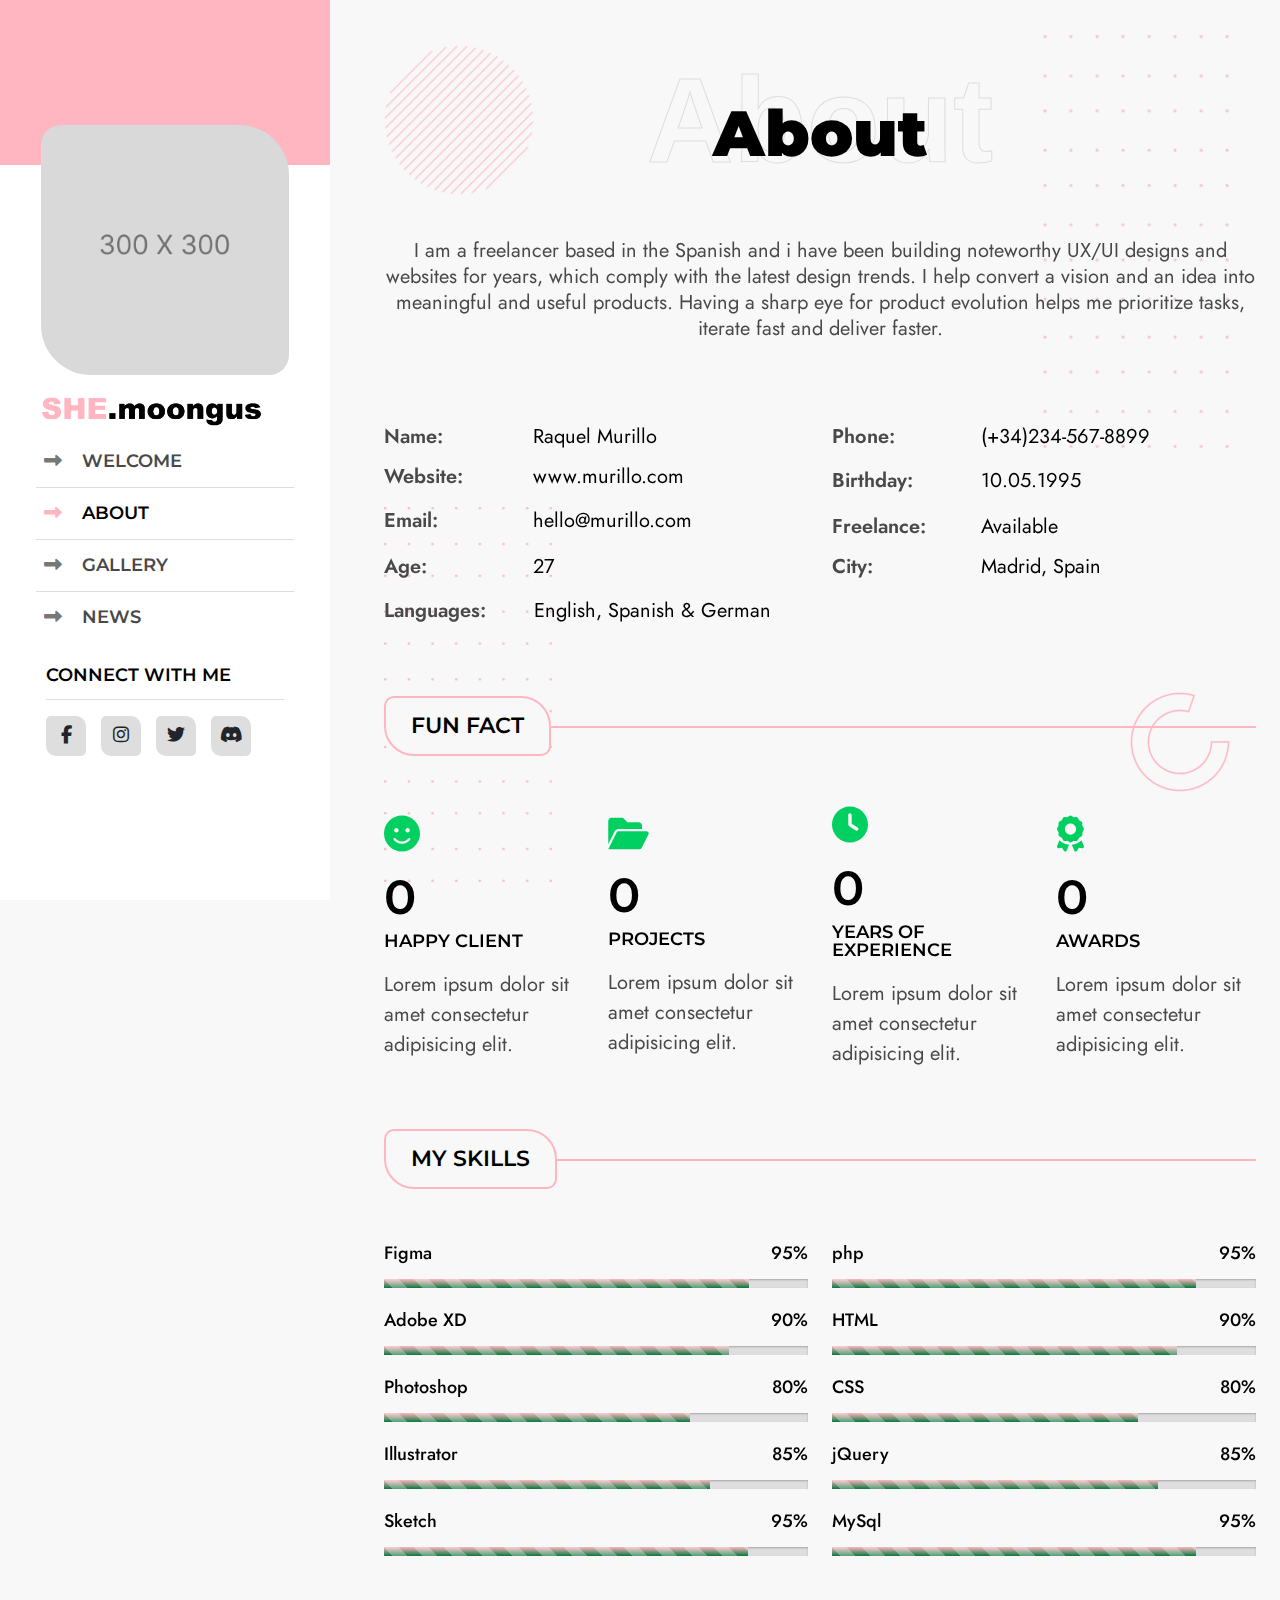
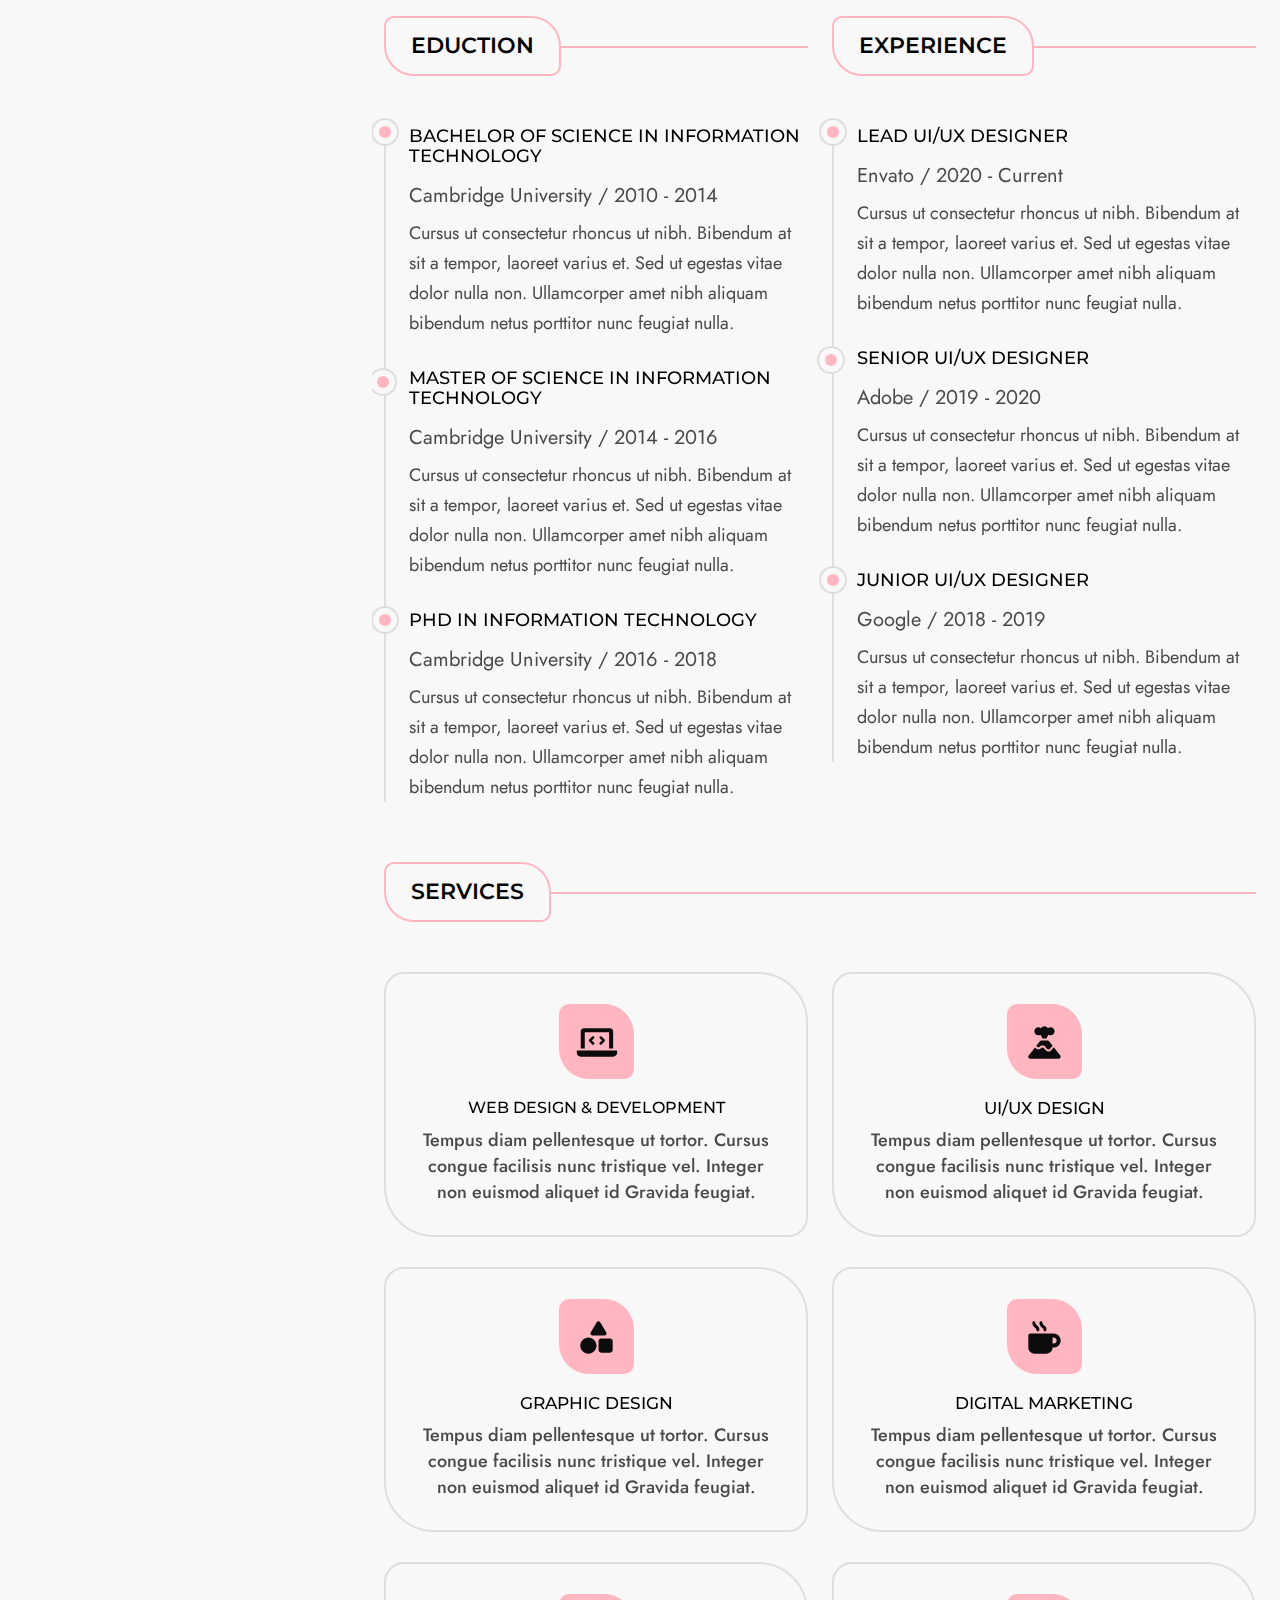
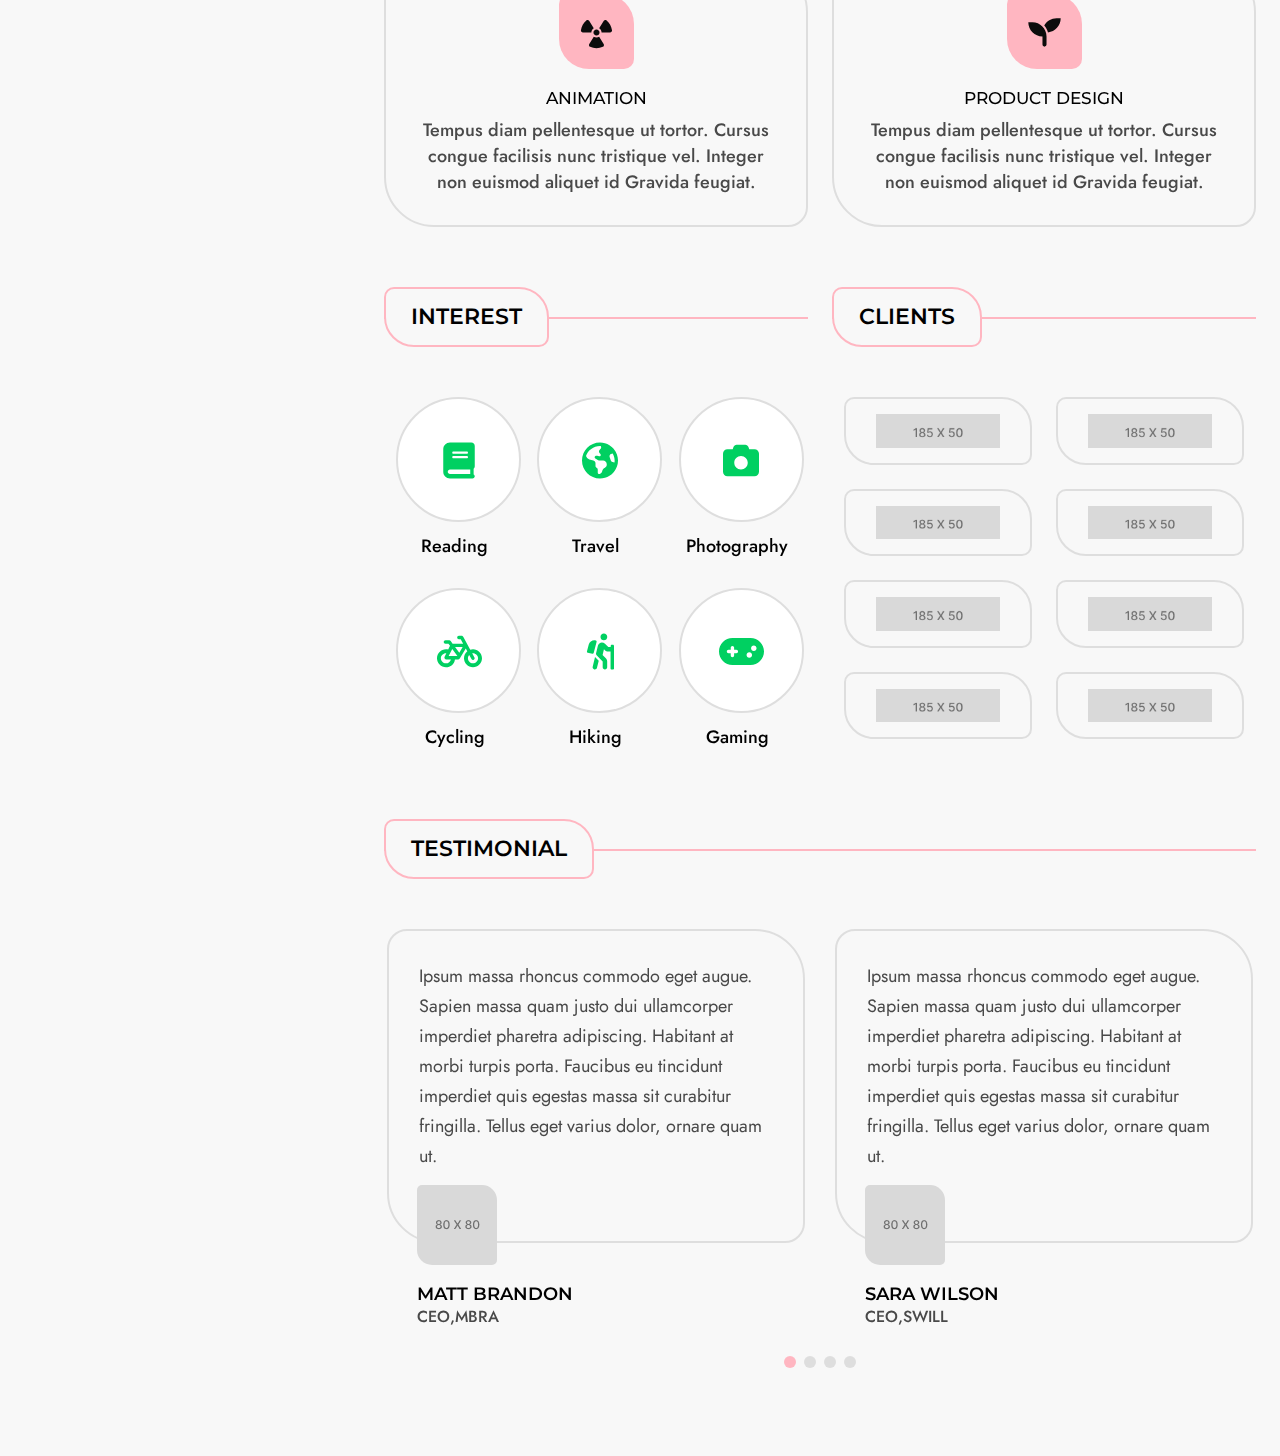
==== about.html @ c4a12fa4 "initial commit" ====
<!DOCTYPE html>
<html lang="zxx" dir="ltr">
<head>
	<meta charset="utf-8">
	<meta http-equiv="X-UA-Compatible" content="IE=edge">
	<meta name="viewport" content="width=device-width, initial-scale=1, shrink-to-fit=no">
	<title>Moongus</title>

	<!-- Favicon -->
	<link href="./assets/images/sidebar/favicon.ico" rel="icon">

	<!-- Font Awesome CSS -->
	<link rel="stylesheet" href="https://cdnjs.cloudflare.com/ajax/libs/font-awesome/6.3.0/css/all.min.css" crossorigin="anonymous">

	<link rel="stylesheet" type="text/css" href="./assets/css/bootstrap.min.css">
	<link rel="stylesheet" type="text/css" href="./assets/css/slick.css">
	<link rel="stylesheet" type="text/css" href="./assets/css/custom.css">
	<link rel="stylesheet" type="text/css" href="./assets/css/media-query.css">
	<link href="https://fonts.googleapis.com/css2?family=Jost:wght@400;600&family=Montserrat:wght@600;900&display=swap" rel="stylesheet">
</head>
<body class="light-page">
	<!--Preloader start here -->
	<div class="loader-wrapper light-wrapper">
		<div class="loader"></div>
		<div class="loader-section section-left"></div>
		<div class="loader-section section-right"></div>
	</div>
	<!--Preloader end here -->
	<!-- <div class='cursor'></div> -->
	<div class="main-wrapper">
		<!--Sidebar Of murillo start here -->
		<header class="muri-header" id="muri_header">
			<nav class="primary-menu navbar navbar-expand-lg border-bottom-0 muri-sidebar white-background">
				<!--Close icon start here -->
				<div class="close-btn hash-has-sub">
					<a id="nav-close2" class="nav-close hash">
						<div class="close-line" id="hamburger-7">
							<span class="line"></span>
							<span class="line"></span>
							<span class="line"></span>
						</div>
					</a>
				</div>
				<!--Close icon end here -->
				<div class="col-sm-3 col-md-3 back-color-shape"></div>
				<div class="container-fluid px-lg-3 flex-lg-column light-navbar profile-img-col justify-content-center muri-sidebar-content"> 
					<!--Profile and Logo --> 
						<a href="index.html" class="muri-prof-img">
							<span class="bg-dark-2 d-lg-inline-block">
								<img class="img-fluid d-block muri-pro-pic" src="./assets/images/sidebar/profile.png"  alt="murillo profile pic">
							</span>
						</a>
						<div class="murillo-logo"> 
							<a href="index.html" class="mt-lg-4 portfolio-logo">
								<span class="d-lg-inline-block">
									<img class="muri-logo" src="./assets/images/sidebar/logo.png" alt="This is murillo logo">
								</span>
							</a>
						</div>
					<!-- Profile and Logo End -->
					<!-- Navbar tab options start here -->
					<div id="header-nav" class="collapse navbar-collapse light-sidebar w-100 my-lg-auto">
						<ul class="navbar-nav muri-navbar-nav text-lg-center my-lg-auto tabs">
							<li class="nav-item muri-navbar-item" data-tab-value="#muri_home_content">
								<a class="nav-link muri-navbar-link smooth-scroll" href="index.html">
									<i class="fa-solid fa-right-long"></i>
									<span class="navbar-text"> Welcome</span>
								</a> 
							</li>
							<li class="nav-item muri-navbar-item active" data-tab-value="#muri_about_content">
								<a class="nav-link muri-navbar-link smooth-scroll active" href="about.html">
									<i class="fa-solid fa-right-long"></i>
									<span class="navbar-text"> About </span>
								</a>
							</li>
							<li class="nav-item muri-navbar-item" data-tab-value="#muri_portfolio_content">
								<a class="nav-link muri-navbar-link smooth-scroll" href="gallery.html">
									<i class="fa-solid fa-right-long"></i>
									<span class="navbar-text"> Gallery </span>
								</a>
							</li>
							<li class="nav-item muri-navbar-item" data-tab-value="#muri_news_content">
								<a class="nav-link muri-navbar-link smooth-scroll" href="news.html">
									<i class="fa-solid fa-right-long"></i>
									<span class="navbar-text"> News </span>
								</a>
							</li>
						</ul>
					</div>
					<!--Navbar tab options end here -->
					<!--Contact us section start here -->
					<div class="muri-contact w-100 my-lg-auto" id="muri_contact">
						<div class="muri-contact-title black-text">Connect with me</div>
						<ul class="nav-social-icons text-lg-center">
							<li class="nav-social-item light-gray-back">
								<a href="javascript:void(0);" class="nav-social-link text-dark">
									<i class="fa-brands fa-facebook-f"></i>
								</a>
							</li>
							<li class="nav-social-item light-gray-back">
								<a href="javascript:void(0);" class="nav-social-link text-dark">
									<i class="fa-brands fa-instagram"></i>
								</a>
							</li>
							<li class="nav-social-item light-gray-back">
								<a href="javascript:void(0);" class="nav-social-link text-dark">
									<i class="fa-brands fa-twitter"></i>
								</a>
							</li>
							<li class="nav-social-item light-gray-back">
								<a href="javascript:void(0);" class="nav-social-link text-dark">
									<i class="fa-brands fa-discord"></i>
								</a>
							</li>
						</ul>
					</div>
					<!--Contact us section end her -->
				</div>
			</nav>
		</header>
		<!--Sidebar of murillo end here -->
		<!--Mobile Screen Menubar -->
		<div class="muri-resp-header light-header">
			<div class="resposnive-navbar">
				<div class="container">
					<div class="row align-items-center">
						<div class="col-6 col-md-4 col-lg-4">
							<a class="navbar-brand resp-muri-logo" href="index.html">
								<img src="./assets/images/sidebar/logo.png" alt="this is a logo of murillo page" class="align-text-top">
							</a>
						</div>
						<div class="col-6 col-md-8 col-lg-8 icon-column position-relative">
							<div class="three col">
								<div class="hamburger" id="hamburger-6">
									<span class="line"></span>
									<span class="line"></span>
									<span class="line"></span>
								</div>
							</div>
						</div>
					</div>
				</div>
			</div>
		</div>
		<!--Mobile Screen Menubar end here -->
		<div class="muri-content-wrap tab-content light-background">
			<div class="line-circle-shape lite-line-circle">
				<img src="./assets/images/homeimage/pink-line-circle.png" class="muri-line-circle" alt="this is a line circle shape">
			</div>
			<div class="dot-rectangle-one lite-dot-rectangle">
				<img src="./assets/images/homeimage/pink-dot-rectangle.png" class="muri-dot-rectangle-one" alt="this is a dot rectangle shape one">
			</div>
			<!--About Section start here -->
			<section class="muri-about-content min-vh-100 tabs__tab" id="muri_about_content">
				<div class="container">
					<div class="row justify-content-center text-center">
						<div class="col-lg-12 about-me-content-col">
							<div class="muri-about-title position-relative">
								<h1 class="strock-heading about-back-title white-strock">About</h1>
								<h2 class="muri-headi-text about-main-title black-text mb-0">About</h2>
							</div>
							<div class="about-muri-desc">
								<p class="muri-short-desc mb-0">I am a freelancer based in the Spanish and i have been building noteworthy UX/UI designs and websites for years, which comply with the latest design trends. I help convert a vision and an idea into meaningful and useful products. Having a sharp eye for product evolution helps me prioritize tasks, iterate fast and deliver faster.</p>
							</div>
						</div>
					</div>
					<div class="about-detail">
						<div class="row align-items-start">
							<div class="col-12 col-md-6 col-lg-6 col-xxl-4 p-0">
								<div class="muri-about-detail row about-detail-frow">
									<span class="col-4 col-md-4 col-lg-4 col-xxl-3 deatil-title jost-600">Name:</span>
									<span class="col-8 col-md-8 col-lg-8 col-xxl-8 deatil-des jost-400 black-text">Raquel Murillo</span>
								</div>
							</div>
							<div class="col-12 col-md-6 col-xxl-4 p-0">
								<div class="muri-about-detail row about-detail-frow">
									<span class="col-4 col-md-4 col-lg-4 col-xxl-3 deatil-title jost-600">Phone:</span>
									<a href="tel:+2345678899" class="col-8 col-md-8 col-lg-8 col-xxl-8 deatil-des jost-400 black-text">(+34)234-567-8899</a>
								</div>
							</div>
							<div class="col-12 col-md-6 col-xxl-4 p-0">
								<div class="muri-about-detail row about-detail-frow website-row">
									<span class="col-4 col-md-4 col-lg-4 col-xxl-4 deatil-title jost-600">Website:</span>
									<a href="https://www.murillo.com" class="col-8 col-md-8 col-lg-8 col-xxl-8 deatil-des jost-400 black-text">www.murillo.com</a>
								</div>
							</div>
							<div class="col-12 col-md-6 col-xxl-4 p-0">
								<div class="muri-about-detail about-detail-srow row birthday-row">
									<span class="col-4 col-md-4 col-lg-4 col-xxl-3 deatil-title jost-600">Birthday:</span>
									<span class="col-8 col-md-8 col-lg-8 col-xxl-6 deatil-des jost-400 black-text">10.05.1995</span>
								</div>
							</div>
							<div class="col-12 col-md-6 col-xxl-4 p-0">
								<div class="muri-about-detail row about-detail-srow">
									<span class="col-4 col-md-4 col-lg-4 col-xxl-3 deatil-title jost-600">Email:</span>
									<a href="mailto:hello@murillo.com" class="col-8 col-md-8 col-lg-6 col-xxl-6 deatil-des jost-400 black-text">hello@murillo.com</a>
								</div>
							</div>
							<div class="col-12 col-md-6 col-xxl-4 p-0">
								<div class="muri-about-detail row about-detail-trow">
									<span class="col-4 col-md-4 col-lg-4 col-xxl-4 deatil-title jost-600">Freelance:</span>
									<span class="col-8 col-md-8 col-lg-6 col-xxl-8 work-post-deatil deatil-des jost-400 black-text">Available</span>
								</div>
							</div>
							<div class="col-12 col-md-6 col-xxl-4 p-0">
								<div class="muri-about-detail row about-detail-trow">
									<span class="col-4 col-md-4 col-lg-4 col-xxl-3 deatil-title jost-600">Age:</span>
									<span class="col-8 col-md-8 col-lg-8 col-xxl-6 deatil-des jost-400 black-text">27</span>
								</div>
							</div>
							<div class="col-12 col-md-6 col-xxl-4 p-0">
								<div class="muri-about-detail row about-detail-trow">
									<span class="col-4 col-md-4 col-lg-4 col-xxl-3 deatil-title jost-600">City:</span>
									<span class="col-8 col-md-8 col-lg-8 col-xxl-6 deatil-des jost-400 black-text">Madrid, Spain</span>
								</div>
							</div>
							<div class="col-12 col-md-6 col-xxl-4 p-0">
								<div class="muri-about-detail row about-detail-srow lang-row">
									<span class="col-4 col-md-4 col-lg-4 col-xxl-4 deatil-title jost-600">Languages:</span>
									<span class="col-8 col-md-8 col-lg-8 col-xxl-8 bd-desc deatil-des jost-400 black-text">English, Spanish & German</span>
								</div>
							</div>
						</div>
					</div>
					<div class="about-fun-fact">
						<div class="row">
							<div class="col">
								<div class="about-title black-text light-about-back">fun fact</div>
								<div class="bar fill2"></div>
							</div>
						</div>
						<div class="fun-fact-content">
							<div class="row justify-content-center">
								<div class="col-12 col-md-6 col-lg-3">
									<div class="main-wrap-fact happy-client">
										<div class="client-img">
											<svg width="36" height="37" viewBox="0 0 36 37" fill="none" xmlns="http://www.w3.org/2000/svg"><path d="M0 18.5C0 8.58594 8.01562 0.5 18 0.5C27.9141 0.5 36 8.58594 36 18.5C36 28.4844 27.9141 36.5 18 36.5C8.01562 36.5 0 28.4844 0 18.5ZM11.5312 23.4219C11.1094 22.9297 10.4062 22.9297 9.91406 23.2812C9.42188 23.7031 9.42188 24.4062 9.77344 24.8984C11.3906 26.7266 14.0625 28.625 17.9297 28.625C21.8672 28.625 24.5391 26.7266 26.1562 24.8984C26.5078 24.4062 26.5078 23.7031 26.0156 23.2812C25.5234 22.9297 24.8203 22.9297 24.3984 23.4219C23.1328 24.8984 21.0234 26.375 17.9297 26.375C14.9062 26.375 12.7969 24.8984 11.5312 23.4219ZM12.375 12.875C11.1094 12.875 10.125 13.9297 10.125 15.125C10.125 16.3906 11.1094 17.375 12.375 17.375C13.6406 17.375 14.625 16.3906 14.625 15.125C14.625 13.9297 13.6406 12.875 12.375 12.875ZM23.625 17.375C24.8906 17.375 25.875 16.3906 25.875 15.125C25.875 13.9297 24.8906 12.875 23.625 12.875C22.3594 12.875 21.375 13.9297 21.375 15.125C21.375 16.3906 22.3594 17.375 23.625 17.375Z" fill="#00D061"/></svg>
										</div>
										<div class="muri-fun-conetent">
											<div class="fact-counter">
												<span class="black-text">235</span>
											</div>
											<div class="fact-title black-text">happy client</div>
											<div class="fact-desc jost-400">Lorem ipsum dolor sit amet consectetur adipisicing elit.</div>
										</div>
									</div>
								</div>
								<div class="col-12 col-md-6 col-lg-3">
									<div class="main-wrap-fact my-projects">
										<div class="client-img">
											<svg width="42" height="33" viewBox="0 0 42 33" fill="none" xmlns="http://www.w3.org/2000/svg"><path d="M10.5859 12H34V8.625C34 6.79688 32.4531 5.25 30.625 5.25H19.375L14.875 0.75H3.625C1.72656 0.75 0.25 2.29688 0.25 4.125V27.2578L6.57812 14.5312C7.35156 12.9844 8.89844 12 10.5859 12ZM38.4297 14.25H10.5859C9.74219 14.25 8.96875 14.7422 8.61719 15.5156L0.25 32.25H31.6797C32.5234 32.25 33.2969 31.8281 33.6484 31.0547L40.3984 17.5547C41.2422 16.0078 40.1172 14.25 38.4297 14.25Z" fill="#00D061"/></svg>
										</div>
										<div class="muri-fun-conetent">
											<div class="fact-counter">
												<span class="black-text">340</span>
											</div>
											<div class="fact-title black-text">Projects</div>
											<div class="fact-desc jost-400">Lorem ipsum dolor sit amet consectetur adipisicing elit.</div>
										</div>
									</div>
								</div>
								<div class="col-12 col-md-6 col-lg-3">
									<div class="main-wrap-fact my-experience">
										<div class="client-img">
											<svg width="36" height="37" viewBox="0 0 36 37" fill="none" xmlns="http://www.w3.org/2000/svg"><path d="M18 36.5C8.01562 36.5 0 28.4844 0 18.5C0 8.58594 8.01562 0.5 18 0.5C27.9141 0.5 36 8.58594 36 18.5C36 28.4844 27.9141 36.5 18 36.5ZM16.3125 18.5C16.3125 19.0625 16.5938 19.625 17.0156 19.9062L23.7656 24.4062C24.5391 24.9688 25.5938 24.7578 26.0859 23.9844C26.6484 23.2109 26.4375 22.1562 25.6641 21.5938L19.6875 17.6562V8.9375C19.6875 8.02344 18.9141 7.25 17.9297 7.25C17.0156 7.25 16.2422 8.02344 16.2422 8.9375L16.3125 18.5Z" fill="#00D061"/></svg>
										</div>
										<div class="muri-fun-conetent">
											<div class="fact-counter">
												<span class="black-text">6</span>
											</div>
											<div class="fact-title black-text">years of experience</div>
											<div class="fact-desc jost-400">Lorem ipsum dolor sit amet consectetur adipisicing elit.</div>
										</div>
									</div>
								</div>
								<div class="col-12 col-md-6 col-lg-3">
									<div class="main-wrap-fact award-achive">
										<div class="client-img">
											<svg width="29" height="37" viewBox="0 0 29 37" fill="none" xmlns="http://www.w3.org/2000/svg"><path d="M21.25 25.7422C22.1641 25.1797 22.4453 23.6328 23.2188 22.7891C24.0625 22.0156 25.6094 21.8047 26.1719 20.8203C26.7344 19.8359 26.1719 18.3594 26.4531 17.2344C26.7344 16.1797 27.9297 15.1953 27.9297 14C27.9297 12.875 26.6641 11.8906 26.3828 10.8359C26.1016 9.71094 26.6641 8.23438 26.1016 7.25C25.5391 6.26562 23.9922 6.05469 23.2188 5.28125C22.375 4.4375 22.1641 2.89062 21.1797 2.32812C20.1953 1.76562 18.7188 2.32812 17.5938 2.04688C16.6094 1.76562 15.625 0.5 14.5 0.5C13.3047 0.5 12.3203 1.76562 11.2656 2.04688C10.1406 2.32812 8.66406 1.76562 7.67969 2.32812C6.76562 2.89062 6.48438 4.4375 5.71094 5.28125C4.86719 6.05469 3.32031 6.26562 2.75781 7.25C2.19531 8.23438 2.75781 9.71094 2.47656 10.8359C2.19531 11.8906 1 12.875 1 14C1 15.1953 2.19531 16.1797 2.47656 17.2344C2.75781 18.3594 2.19531 19.8359 2.75781 20.8203C3.32031 21.7344 4.86719 22.0156 5.71094 22.7891C6.48438 23.6328 6.69531 25.1797 7.67969 25.7422C8.66406 26.3047 10.1406 25.7422 11.2656 26.0234C12.3203 26.3047 13.3047 27.5 14.5 27.5C15.625 27.5 16.6094 26.3047 17.6641 26.0234C18.7891 25.7422 20.2656 26.3047 21.25 25.7422ZM8.875 14C8.875 10.9062 11.3359 8.375 14.5 8.375C17.5938 8.375 20.125 10.9062 20.125 14C20.125 17.1641 17.5938 19.625 14.5 19.625C11.3359 19.625 8.875 17.1641 8.875 14ZM1.07031 31.0156C0.859375 31.5781 0.929688 32.2109 1.35156 32.7031C1.77344 33.1953 2.40625 33.4062 2.96875 33.2656L6.13281 32.6328L7.67969 35.5859C7.96094 36.1484 8.52344 36.5 9.15625 36.5C9.22656 36.5 9.22656 36.5 9.22656 36.5C9.92969 36.5 10.4922 36.0781 10.7031 35.5156L13.0938 29.75C9.29688 29.3984 5.92188 27.7109 3.39062 25.25L1.07031 31.0156ZM25.5391 25.25C23.0078 27.7109 19.6328 29.3984 15.8359 29.75L18.1562 35.5156C18.4375 36.0781 19 36.5 19.7031 36.5703C19.7031 36.5 19.7031 36.5 19.7734 36.5C20.4062 36.5 20.9688 36.2188 21.25 35.5859L22.7969 32.6328L25.9609 33.2656C26.5234 33.4062 27.1562 33.1953 27.5781 32.7031C28 32.2109 28.0703 31.5781 27.8594 31.0156L25.5391 25.25Z" fill="#00D061"/></svg>
										</div>
										<div class="muri-fun-conetent">
											<div class="fact-counter">
												<span class="black-text">232</span>
											</div>
											<div class="fact-title black-text">awards</div>
											<div class="fact-desc jost-400">Lorem ipsum dolor sit amet consectetur adipisicing elit.</div>
										</div>
									</div>
								</div>
							</div>
						</div>
					</div>
					<div class="about-my-skills">
						<div class="row">
							<div class="col">
								<div class="about-title skill-title black-text light-about-back">My Skills</div>
								<div class="bar fill2"></div>

							</div>
						</div>
						<div class="skills-progress-bar">
							<div class="row">
								<div class="col-12 col-md-6 col-lg-6">
									<div class="muri-design-skills">
										<div class="progress-bar-1">
											<div class="skill-name black-text pt-0 first-skill" data-value="95">Figma</div>
											<div class="animated-progress">
												<span data-progress="95"></span>
											</div>
										</div>
										<div class="progress-bar-2">
											<div class="skill-name black-text second-skill" data-value="90">Adobe XD</div>
											<div class="animated-progress">
												<span data-progress="90"></span>
											</div>
										</div>
										<div class="progress-bar-3">
											<div class="skill-name black-text third-skill" data-value="80">Photoshop</div>
											<div class="animated-progress">
												<span data-progress="80"></span>
											</div>
										</div>
										<div class="progress-bar-4">
											<div class="skill-name black-text fourth-skill" data-value="85">Illustrator</div>
											<div class="animated-progress">
												<span data-progress="85"></span>
											</div>
										</div>
										<div class="progress-bar-5">
											<div class="skill-name black-text fifth-skill" data-value="95">Sketch</div>
											<div class="animated-progress">
												<span data-progress="95"></span>
											</div>
										</div>
									</div>
								</div>
								<div class="col-12 col-md-6 col-lg-6">
									<div class="muri-coding-skill">
										<div class="progress-bar-1">
											<div class="skill-name black-text pt-0 first-skill" data-value="95">php</div>
											<div class="animated-progress">
												<span data-progress="95"></span>
											</div>
										</div>
										<div class="progress-bar-2">
											<div class="skill-name black-text second-skill" data-value="90">HTML</div>
											<div class="animated-progress">
												<span data-progress="90"></span>
											</div>
										</div>
										<div class="progress-bar-3">
											<div class="skill-name black-text third-skill" data-value="80">CSS</div>
											<div class="animated-progress">
												<span data-progress="80"></span>
											</div>
										</div>
										<div class="progress-bar-4">
											<div class="skill-name black-text fourth-skill" data-value="85">jQuery</div>
											<div class="animated-progress">
												<span data-progress="85"></span>
											</div>
										</div>
										<div class="progress-bar-5">
											<div class="skill-name black-text fifth-skill" data-value="95">MySql</div>
											<div class="animated-progress">
												<span data-progress="95"></span>
											</div>
										</div>
									</div>
								</div>
							</div>
						</div>
					</div>
					<div class="about-edu-exp">
						<div class="row">
							<div class="col-12 col-lg-6">
								<div class="about-edu-title black-text light-about-back">Eduction</div>
								<div class="bar fill3"></div>
								<div class="edu-detail">
									<div class="bach-edu-deatil muri-edu">
										<h3 class="edu-title bach-edu-title black-text">Bachelor of Science in Information Technology</h3>
										<p class="mb-0 edu-univerty jost-400">Cambridge University / 2010 - 2014</p>
										<div class="edu-description jost-400">Cursus ut consectetur rhoncus ut nibh. Bibendum at sit a tempor, laoreet varius et. Sed ut egestas vitae dolor nulla non. Ullamcorper amet nibh aliquam bibendum netus porttitor nunc feugiat nulla.</div>
										<div class="bach-edu circle-dashed"></div>
									</div>
									<div class="master-edu-deatil muri-edu ">
										<h3 class="edu-title master-edu-title black-text">Master of Science in Information Technology</h3>
										<p class="mb-0 edu-univerty jost-400">Cambridge University / 2014 - 2016</p>
										<div class="edu-description jost-400">Cursus ut consectetur rhoncus ut nibh. Bibendum at sit a tempor, laoreet varius et. Sed ut egestas vitae dolor nulla non. Ullamcorper amet nibh aliquam bibendum netus porttitor nunc feugiat nulla.</div>
										<div class="master-edu circle-two"></div>
									</div>
									<div class="phd-edu-deatil muri-edu">
										<h3 class="edu-title phd-edu-title black-text">PHD in Information Technology</h3>
										<p class="mb-0 edu-univerty jost-400">Cambridge University / 2016 - 2018</p>
										<div class="edu-description jost-400">Cursus ut consectetur rhoncus ut nibh. Bibendum at sit a tempor, laoreet varius et. Sed ut egestas vitae dolor nulla non. Ullamcorper amet nibh aliquam bibendum netus porttitor nunc feugiat nulla.</div>
										<div class="phd-edu circle-three"></div>
									</div>
								</div>
							</div>
							<div class="col-12 col-lg-6 exper-col">
								<div class="about-exp-title black-text light-about-back">Experience</div>
								<div class="exp-bar bar fill3"></div>
								<div class="edu-detail">
										<div class="bach-edu-deatil muri-edu">
											<h3 class="edu-title bach-edu-title black-text">Lead Ui/Ux Designer</h3>
											<p class="mb-0 edu-univerty jost-400">Envato / 2020 - Current</p>
											<div class="edu-description jost-400">Cursus ut consectetur rhoncus ut nibh. Bibendum at sit a tempor, laoreet varius et. Sed ut egestas vitae dolor nulla non. Ullamcorper amet nibh aliquam bibendum netus porttitor nunc feugiat nulla.</div>
											<div class="circle-dashed"></div>
										</div>
										<div class="master-edu-deatil muri-edu ">
											<h3 class="edu-title master-edu-title black-text">Senior Ui/Ux Designer</h3>
											<p class="mb-0 edu-univerty jost-400">Adobe / 2019 - 2020</p>
											<div class="edu-description jost-400">Cursus ut consectetur rhoncus ut nibh. Bibendum at sit a tempor, laoreet varius et. Sed ut egestas vitae dolor nulla non. Ullamcorper amet nibh aliquam bibendum netus porttitor nunc feugiat nulla.</div>
											<div class="circle-two"></div>
										</div>
										<div class="phd-edu-deatil muri-edu">
											<h3 class="edu-title phd-edu-title black-text">Junior Ui/Ux Designer</h3>
											<p class="mb-0 edu-univerty jost-400">Google / 2018 - 2019</p>
											<div class="edu-description jost-400">Cursus ut consectetur rhoncus ut nibh. Bibendum at sit a tempor, laoreet varius et. Sed ut egestas vitae dolor nulla non. Ullamcorper amet nibh aliquam bibendum netus porttitor nunc feugiat nulla.</div>
											<div class="circle-three"></div>
										</div>
								</div>
							</div>
						</div>
					</div>
					<div class="about-services position-relative">
						<div class="row service-line-row">
							<div class="col">
								<div class="about-title black-text light-about-back">services</div>
								<div class="bar fill2"></div>
							</div>
						</div>
						<div class="row justify-content-center text-center service-row-one">
							<div class="col-12 col-md-6 col-lg-6 col-xxl-4 webdesign-card">
								<div class="service-card">
									<div class="card-img-top">
										<svg width="50" height="50" viewBox="0 0 50 50" fill="none" xmlns="http://www.w3.org/2000/svg"><path d="M12 14.25H39V32.25H43.5V13.125C43.5 11.2969 41.9531 9.75 40.125 9.75H10.875C8.97656 9.75 7.5 11.2969 7.5 13.125V32.25H12V14.25ZM46.875 34.5H4.125C3.49219 34.5 3 35.0625 3 35.625V36.75C3 39.2812 4.96875 41.25 7.5 41.25H43.5C45.9609 41.25 48 39.2812 48 36.75V35.625C48 35.0625 47.4375 34.5 46.875 34.5ZM28.6641 27.6797C28.9453 27.9609 29.2969 28.0312 29.7188 28.0312C30.0703 28.0312 30.4219 27.9609 30.7031 27.6797L34.0781 24.3047C34.5703 23.7422 34.5703 22.8281 34.0781 22.2656L30.7031 18.8906C30.1406 18.3984 29.2266 18.3984 28.6641 18.8906C28.1719 19.4531 28.1719 20.3672 28.6641 20.9297L31.0547 23.25L28.6641 25.6406C28.1719 26.2031 28.1719 27.1172 28.6641 27.6797ZM22.2656 18.8906C21.7031 18.3984 20.7891 18.3984 20.2266 18.8906L16.8516 22.2656C16.3594 22.8281 16.3594 23.7422 16.8516 24.3047L20.2266 27.6797C20.5078 27.9609 20.8594 28.0312 21.2812 28.0312C21.6328 28.0312 21.9844 27.9609 22.2656 27.6797C22.7578 27.1172 22.7578 26.2031 22.2656 25.6406L19.875 23.25L22.2656 20.9297C22.7578 20.3672 22.7578 19.4531 22.2656 18.8906Z" fill="#0C0C0C"/></svg>
									</div>
									<div class="service-card-body">
										<h4 class="service-title black-text">web design & development</h4>
										<p class="service-text">Tempus diam pellentesque ut tortor. Cursus congue facilisis nunc tristique vel. Integer non euismod aliquet id Gravida feugiat.</p>
									</div>
								</div>
							</div>
							<div class="col-12 col-md-6 col-lg-6 col-xxl-4 ui-ux-card">
								<div class="service-card">
									<div class="card-img-top">
										<svg width="50" height="50" viewBox="0 0 50 50" fill="none" xmlns="http://www.w3.org/2000/svg">
										<path d="M28.375 23.25H21.5547C20.8516 23.25 20.2188 23.6016 19.7969 24.1641L15.8594 29.1562L16.8438 30.2812C17.4766 31.125 18.9531 31.125 19.6562 30.2812C20.3594 29.3672 21.4844 28.8047 22.75 28.8047C23.9453 28.6641 25.0703 29.2969 25.8438 30.2109L28.0938 32.8125C28.7969 33.5859 30.1328 33.5859 30.8359 32.8125L34 29.0859L30.1328 24.1641C29.7109 23.6016 29.0781 23.25 28.375 23.25ZM18.1797 17.625C19.0234 17.625 19.8672 17.4141 20.5703 16.9219L22.6797 21H27.1797L29.2188 16.9219C29.9922 17.4141 30.8359 17.625 31.75 17.625C34.2109 17.625 36.25 15.6562 36.25 13.125C36.25 10.6641 34.2109 8.625 31.75 8.625C30.625 8.625 29.6406 9.04688 28.7969 9.75C28.0234 8.41406 26.6172 7.5 24.9297 7.5C23.3125 7.5 21.9062 8.41406 21.1328 9.75C20.2891 9.04688 19.3047 8.625 18.1797 8.625C15.6484 8.625 13.6797 10.6641 13.6797 13.125C13.6797 15.6562 15.7188 17.625 18.1797 17.625ZM42.5078 39.9141L35.4062 30.9141L32.5234 34.2188C31.75 35.1328 30.625 35.625 29.5 35.625C28.3047 35.625 27.1797 35.1328 26.4062 34.2188L24.1562 31.6172C23.8047 31.2656 23.3125 30.9844 22.8203 30.9844H22.75C22.1875 31.0547 21.6953 31.2656 21.4141 31.6875C19.7969 33.6562 16.5625 33.6562 15.0156 31.6875L14.4531 30.9844L7.42188 39.9141C6.29688 41.3906 7.35156 43.5 9.25 43.5H40.75C42.5781 43.5 43.6328 41.3906 42.5078 39.9141Z" fill="#0C0C0C"/></svg>
									</div>
									<div class="service-card-body">
										<h4 class="service-title black-text">ui/ux design</h4>
										<p class="service-text">Tempus diam pellentesque ut tortor. Cursus congue facilisis nunc tristique vel. Integer non euismod aliquet id Gravida feugiat.</p>
									</div>
								</div>
							</div>
							<div class="col-12 col-md-6 col-lg-6 col-xxl-4 graphic-design">
								<div class="service-card">
									<div class="card-img-top">
										<svg width="50" height="50" viewBox="0 0 50 50" fill="none" xmlns="http://www.w3.org/2000/svg"><path d="M35.8984 19.875C36.3203 20.5781 36.3203 21.4219 35.8984 22.125C35.5469 22.8281 34.7734 23.25 34 23.25H20.5C19.6562 23.25 18.8828 22.8281 18.5312 22.125C18.1094 21.4219 18.1094 20.5781 18.5312 19.875L25.2812 8.625C25.7031 7.92188 26.4062 7.5 27.25 7.5C28.0234 7.5 28.7266 7.92188 29.1484 8.625L35.8984 19.875ZM27.25 29.4375C27.25 27.8906 28.4453 26.625 30.0625 26.625H40.1875C41.7344 26.625 43 27.8906 43 29.4375V39.5625C43 41.1797 41.7344 42.375 40.1875 42.375H30.0625C28.4453 42.375 27.25 41.1797 27.25 39.5625V29.4375ZM7 34.5C7 29.5781 11.0078 25.5 16 25.5C20.9219 25.5 25 29.5781 25 34.5C25 39.4922 20.9219 43.5 16 43.5C11.0078 43.5 7 39.4922 7 34.5Z" fill="#0C0C0C"/></svg>
									</div>
									<div class="service-card-body">
										<h4 class="service-title black-text">graphic design</h4>
										<p class="service-text">Tempus diam pellentesque ut tortor. Cursus congue facilisis nunc tristique vel. Integer non euismod aliquet id Gravida feugiat.</p>
									</div>
								</div>
							</div>
							<div class="col-12 col-md-6 col-lg-6 col-xxl-4 sec-row-service">
								<div class="service-card">
									<div class="card-img-top">
										<svg width="50" height="50" viewBox="0 0 50 50" fill="none" xmlns="http://www.w3.org/2000/svg"><path d="M35.125 21H9.25C7.98438 21 7 22.0547 7 23.25V36.75C7 40.4766 10.0234 43.5 13.75 43.5H27.25C30.9766 43.5 34 40.4766 34 36.75H35.125C39.4141 36.75 43 33.2344 43 28.875C43 24.5859 39.4141 21 35.125 21ZM35.125 32.25H34V25.5H35.125C36.9531 25.5 38.5 27.0469 38.5 28.875C38.5 30.7734 36.9531 32.25 35.125 32.25ZM14.5234 14.6016C15.4375 15.0938 16 16.0781 16 17.0625C16 18.0469 16.7031 18.75 17.6875 18.75C18.6016 18.75 19.375 17.9766 19.375 17.0625C19.375 14.8828 18.1797 12.8438 16.2812 11.7188C15.3672 11.2266 14.875 10.2422 14.875 9.25781C14.875 8.34375 14.1016 7.57031 13.1875 7.57031C12.2031 7.57031 11.5 8.34375 11.5 9.25781C11.5 11.4375 12.625 13.4766 14.5234 14.6016ZM22.3984 14.6016C23.3125 15.0938 23.875 16.0781 23.875 17.0625C23.875 18.0469 24.5781 18.75 25.5625 18.75C26.4766 18.75 27.25 17.9766 27.25 17.0625C27.25 14.8828 26.0547 12.8438 24.1562 11.7188C23.2422 11.2266 22.75 10.2422 22.75 9.25781C22.75 8.34375 21.9766 7.57031 21.0625 7.57031C20.0781 7.57031 19.375 8.34375 19.375 9.25781C19.375 11.4375 20.5 13.4766 22.3984 14.6016Z" fill="#0C0C0C"/></svg>
									</div>
									<div class="service-card-body">
										<h4 class="service-title black-text">digital marketing</h4>
										<p class="service-text">Tempus diam pellentesque ut tortor. Cursus congue facilisis nunc tristique vel. Integer non euismod aliquet id Gravida feugiat.</p>
									</div>
								</div>
							</div>
							<div class="col-12 col-md-6 col-lg-6 col-xxl-4 sec-row-service">
								<div class="service-card">
									<div class="card-img-top">
										<svg width="50" height="50" viewBox="0 0 50 50" fill="none" xmlns="http://www.w3.org/2000/svg"><path d="M25 28.875C26.8281 28.875 28.375 27.3281 28.375 25.5C28.375 23.6016 26.8281 22.125 25 22.125C23.1016 22.125 21.625 23.6719 21.625 25.5C21.625 27.2578 23.1016 28.875 25 28.875ZM21.9766 20.7188L16.9844 12.7734C16.2812 11.6484 14.6641 11.3672 13.6797 12.2109C10.5156 14.8828 8.33594 18.6797 7.70312 22.9688C7.49219 24.3047 8.54688 25.5 9.95312 25.5H19.3047C19.3047 23.5312 20.4297 21.7734 21.9766 20.7188ZM36.25 12.2109C35.2656 11.3672 33.6484 11.6484 32.9453 12.7734L27.9531 20.7188C29.5703 21.7734 30.625 23.5312 30.625 25.5H40.0469C41.3828 25.5 42.4375 24.3047 42.2266 22.9688C41.5938 18.6797 39.4141 14.8828 36.25 12.2109ZM27.9531 30.2812C27.1094 30.8438 26.0547 31.125 25 31.125C23.875 31.125 22.8203 30.8438 21.9766 30.2812L16.9844 38.2266C16.2812 39.4219 16.7031 40.9688 17.9688 41.4609C20.0781 42.4453 22.4688 42.9375 25 42.9375C27.4609 42.9375 29.8516 42.4453 32.0312 41.4609C33.2266 40.9688 33.6484 39.4219 32.9453 38.2266L27.9531 30.2812Z" fill="#0C0C0C"/></svg>
									</div>
									<div class="service-card-body">
										<h4 class="service-title black-text">animation</h4>
										<p class="service-text">Tempus diam pellentesque ut tortor. Cursus congue facilisis nunc tristique vel. Integer non euismod aliquet id Gravida feugiat.</p>
									</div>
								</div>
							</div>
							<div class="col-12 col-md-6 col-lg-6 col-xxl-4 sec-row-service">
								<div class="service-card">
									<div class="card-img-top">
										<svg width="50" height="50" viewBox="0 0 50 50" fill="none" xmlns="http://www.w3.org/2000/svg"><path d="M11.5 14.25H7C7 22.8984 14.0312 30 22.75 30V39C22.75 40.2656 23.7344 41.25 24.9297 41.25C26.0547 41.25 27.25 40.2656 27.25 39V30C27.25 21.3516 20.1484 14.25 11.5 14.25ZM38.5 9.75C32.5234 9.75 27.3906 13.0547 24.7188 17.9062C26.6172 20.0156 28.0938 22.6172 28.8672 25.4297C36.8125 24.6562 43 17.9062 43 9.75H38.5Z" fill="#0C0C0C"/></svg>
									</div>
									<div class="service-card-body">
										<h4 class="service-title black-text">product design</h4>
										<p class="service-text">Tempus diam pellentesque ut tortor. Cursus congue facilisis nunc tristique vel. Integer non euismod aliquet id Gravida feugiat.</p>
									</div>
								</div>
							</div>
						</div>
					</div>
					<div class="about-inter-client">
						<div class="row">
							<div class="col-12 col-md-6 col-lg-6">
								<div class="about-intu-title black-text light-about-back">interest</div>
								<div class="inter-bar bar fill3"></div>
								<div class="about-interest-list">
									<div class="row text-center">
										<div class="col-6 col-md-4 col-lg-4">
											<div class="about-inte-card reading-inter">
												<div class="interest-icon white-background">
													<svg width="50" height="50" viewBox="0 0 50 50" fill="none" xmlns="http://www.w3.org/2000/svg"><path d="M40.75 31.125V10.875C40.75 9.04688 39.2031 7.5 37.375 7.5H16C12.2031 7.5 9.25 10.5234 9.25 14.25V36.75C9.25 40.5469 12.2031 43.5 16 43.5H38.5C39.6953 43.5 40.75 42.5156 40.75 41.3203C40.75 40.5469 40.2578 39.8438 39.625 39.4219V33.7266C40.2578 33.0234 40.75 32.1797 40.75 31.125ZM19.3047 16.5H32.8047C33.4375 16.5 34 17.0625 34 17.625C34 18.2578 33.4375 18.75 32.875 18.75H19.3047C18.7422 18.75 18.25 18.2578 18.25 17.625C18.25 17.0625 18.7422 16.5 19.3047 16.5ZM19.3047 21H32.8047C33.4375 21 34 21.5625 34 22.125C34 22.7578 33.4375 23.25 32.875 23.25H19.3047C18.7422 23.25 18.25 22.7578 18.25 22.125C18.25 21.5625 18.7422 21 19.3047 21ZM36.25 39H16C14.7344 39 13.75 38.0156 13.75 36.75C13.75 35.5547 14.7344 34.5 16 34.5H36.25V39Z" fill="#00D061"/></svg>
												</div>
												<div class="interest-title black-text jost-400">Reading</div>
											</div>
										</div>
										<div class="col-6 col-md-4 col-lg-4">
											<div class="about-inte-card tarvel-inter">
												<div class="interest-icon white-background">
													<svg width="50" height="50" viewBox="0 0 50 50" fill="none" xmlns="http://www.w3.org/2000/svg"><path d="M43 25.5C43 35.4844 34.9141 43.5 25 43.5C15.0156 43.5 7 35.4844 7 25.5C7 15.5859 15.0156 7.5 25 7.5C34.9141 7.5 43 15.5859 43 25.5ZM11.0078 21.0703L11.7109 22.2656C12.2734 23.25 13.1875 24.0234 14.3828 24.375L18.3906 25.5C19.6562 25.8516 20.5 26.9766 20.5 28.2422V31.0547C20.5 31.8281 20.9219 32.5312 21.625 32.8125C22.2578 33.1641 22.75 33.8672 22.75 34.6406V37.3828C22.75 38.5078 23.7344 39.2812 24.7891 39C25.9844 38.6484 26.8281 37.7344 27.1094 36.6094L27.3203 35.8359C27.6016 34.6406 28.375 33.6562 29.4297 33.0234L29.9922 32.6719C31.0469 32.1094 31.75 30.9844 31.75 29.7891V29.1562C31.75 28.3125 31.3281 27.3984 30.6953 26.7656L30.4844 26.5547C29.8516 25.9219 28.9375 25.5 28.0938 25.5H25C24.2266 25.5 23.4531 25.3594 22.8203 24.9375L20.3594 23.5312C20.0781 23.3906 19.8672 23.1094 19.7266 22.7578C19.5156 22.125 19.7969 21.3516 20.4297 21.0703L20.8516 20.8594C21.3438 20.5781 21.8359 20.5781 22.3281 20.7188L24.0156 21.2812C24.5781 21.4922 25.2109 21.2109 25.5625 20.7188C25.8438 20.2266 25.8438 19.5938 25.4219 19.1016L24.5078 17.9766C23.8047 17.1328 23.8047 15.9375 24.5078 15.0938L25.6328 13.8281C26.2656 13.0547 26.3359 12.0703 25.8438 11.2266L25.7031 10.9453C25.4219 10.9453 25.2109 10.875 25 10.875C18.4609 10.875 12.9062 15.1641 11.0078 21.0703ZM37.7266 18.3984L35.9688 19.1016C34.8438 19.5938 34.2812 20.7891 34.6328 21.9141L35.8281 25.5C36.0391 26.2031 36.6719 26.7656 37.4453 26.9766L39.4844 27.4688C39.5547 26.8359 39.625 26.2031 39.625 25.5C39.625 22.9688 38.9219 20.5078 37.7266 18.3984Z" fill="#00D061"/></svg>
												</div>
												<div class="interest-title black-text jost-400">Travel</div>
											</div>
										</div>
										<div class="col-6 col-md-4 col-lg-4">
											<div class="about-inte-card photogr-inter">
												<div class="interest-icon white-background">
													<svg width="50" height="50" viewBox="0 0 50 50" fill="none" xmlns="http://www.w3.org/2000/svg"><path d="M20.6406 9.75H29.2891C30.7656 9.75 32.0312 10.7344 32.4531 12.0703L33.2266 14.25H38.5C40.9609 14.25 43 16.2891 43 18.75V36.75C43 39.2812 40.9609 41.25 38.5 41.25H11.5C8.96875 41.25 7 39.2812 7 36.75V18.75C7 16.2891 8.96875 14.25 11.5 14.25H16.7031L17.4766 12.0703C17.8984 10.7344 19.1641 9.75 20.6406 9.75ZM25 34.5C28.7266 34.5 31.75 31.4766 31.75 27.75C31.75 24.0234 28.7266 21 25 21C21.2031 21 18.25 24.0234 18.25 27.75C18.25 31.4766 21.2031 34.5 25 34.5Z" fill="#00D061"/></svg>
												</div>
												<div class="interest-title black-text jost-400">Photography</div>
											</div>
										</div>
										<div class="col-6 col-md-4 col-lg-4">
											<div class="about-inte-card cycling-inter second-interest-row">
												<div class="interest-icon white-background">
													<svg width="50" height="50" viewBox="0 0 50 50" fill="none" xmlns="http://www.w3.org/2000/svg"><path d="M27.3984 9.75C28.1719 9.75 28.9453 10.2422 29.3672 10.9453L36.2578 23.6719C37.1016 23.4609 38.0156 23.25 39 23.25C43.9219 23.25 48 27.3281 48 32.25C48 37.2422 43.9219 41.25 39 41.25C34.0078 41.25 30 37.2422 30 32.25C30 29.4375 31.2656 26.9766 33.3047 25.2891L31.7578 22.4766L25.7812 32.6016C25.5 33.0938 24.9375 33.375 24.375 33.375H20.9297C20.3672 37.875 16.5703 41.25 12 41.25C7.00781 41.25 3 37.2422 3 32.25C3 27.3281 7.00781 23.25 12 23.25C12.7031 23.25 13.4766 23.3906 14.1797 23.5312L16.0078 19.8047L14.4609 17.625H11.4375C10.4531 17.625 9.75 16.9219 9.75 15.9375C9.75 15.0234 10.4531 14.25 11.4375 14.25H15.375C15.8672 14.25 16.3594 14.5312 16.7109 14.9531L18.6094 17.625H29.1562L26.6953 13.125H24.8672C23.9531 13.125 23.1797 12.4219 23.1797 11.4375C23.1797 10.5234 23.9531 9.75 24.8672 9.75H27.3984ZM33.9375 32.25C33.9375 35.0625 36.1875 37.3125 39 37.3125C41.7422 37.3125 44.0625 35.0625 44.0625 32.25C44.0625 29.5078 41.7422 27.1875 39 27.1875C38.7188 27.1875 38.4375 27.2578 38.1562 27.2578L40.4766 31.4766C40.8984 32.3203 40.6172 33.3047 39.7734 33.7969C38.9297 34.2188 37.9453 33.9375 37.4531 33.0938L35.2031 28.875C34.4297 29.7891 33.9375 30.9844 33.9375 32.25ZM10.5938 30.6328L12.3516 27.2578C12.2109 27.2578 12.0703 27.1875 11.9297 27.1875C9.1875 27.1875 6.86719 29.5078 6.86719 32.25C6.86719 35.0625 9.1875 37.3125 11.9297 37.3125C14.3906 37.3125 16.3594 35.6953 16.9219 33.375H12.3516C10.875 33.375 9.96094 31.8984 10.5938 30.6328ZM23.3906 30L18.2578 22.8984L14.6719 30H23.3906ZM21.0703 21L25.2891 26.8359L28.6641 21H21.0703Z" fill="#00D061"/></svg>
												</div>
												<div class="interest-title black-text jost-400">Cycling</div>
											</div>
										</div>
										<div class="col-6 col-md-4 col-lg-4">
											<div class="about-inte-card hiking-inter second-interest-row">
												<div class="interest-icon white-background">
													<svg width="50" height="50" viewBox="0 0 50 50" fill="none" xmlns="http://www.w3.org/2000/svg"><path d="M28.875 14.25C30.7031 14.25 32.25 12.7734 32.25 10.875C32.25 9.04688 30.7031 7.5 28.875 7.5C26.9766 7.5 25.5 9.04688 25.5 10.875C25.5 12.7734 26.9766 14.25 28.875 14.25ZM17.625 27.75C18.1172 27.75 18.5391 27.3984 18.6797 26.9062L21.6328 15.7266C21.6328 15.6562 21.6328 15.5859 21.6328 15.5156C21.6328 15.0234 21.2812 14.5312 20.7891 14.4609C20.2969 14.3203 19.8047 14.25 19.3828 14.25C16.7812 14.25 14.4609 15.9375 13.7578 18.4688L12 25.3594C12 25.4297 11.9297 25.5 11.9297 25.6406C11.9297 26.1328 12.2812 26.5547 12.8438 26.6953L17.3438 27.75C17.4141 27.75 17.4844 27.75 17.625 27.75ZM37.875 18.75H36.75C36.1875 18.75 35.6953 19.3125 35.6953 19.875V21H33.3047L30 17.7656C29.0859 16.9922 28.0312 16.5 26.9062 16.5C25.0078 16.5 23.3906 17.8359 22.8984 19.6641L21.0703 27.2578C21 27.3984 21 27.6094 21 27.8203C21 28.3828 21.2109 28.9453 21.6328 29.3672L27.6797 35.4844V41.25C27.6797 42.5156 28.7344 43.5 29.9297 43.5C31.0547 43.5 32.1797 42.5156 32.1797 41.25V35.4844C32.1797 34.2891 31.6875 33.1641 30.8438 32.25L27.5391 29.0156C27.5391 28.9453 27.5391 28.9453 27.6094 28.875L28.9453 23.3203L30.4922 24.8672C31.0547 25.2891 31.6172 25.5 32.25 25.5H35.5547V42.375C35.5547 43.0078 36.0469 43.5 36.6094 43.5H37.6641C38.4375 43.5 39 43.0078 39 42.375V19.875C39 19.3125 38.4375 18.75 37.875 18.75ZM17.6953 40.7578C17.625 40.8984 17.625 41.1094 17.625 41.3203C17.625 42.3047 18.2578 43.2188 19.3125 43.5C19.4531 43.5 19.6641 43.5 19.875 43.5C20.8594 43.5 21.7734 42.8672 21.9844 41.8125L23.7422 34.7109L20.0156 30.9844L17.6953 40.7578Z" fill="#00D061"/></svg>
												</div>
												<div class="interest-title black-text jost-400">Hiking</div>
											</div>
										</div>
										<div class="col-6 col-md-4 col-lg-4">
											<div class="about-inte-card gaming-inter second-interest-row">
												<div class="interest-icon white-background">
													<svg width="50" height="50" viewBox="0 0 50 50" fill="none" xmlns="http://www.w3.org/2000/svg"><path d="M34.5 12H16.5C8.97656 12 3 18.0469 3 25.5C3 33.0234 8.97656 39 16.5 39H34.5C41.9531 39 48 33.0234 48 25.5C48 18.0469 41.9531 12 34.5 12ZM20.3672 27.1875H18.1172V29.4375C18.1172 30.4219 17.3438 31.125 16.4297 31.125C15.4453 31.125 14.7422 30.4219 14.7422 29.4375V27.1875H12.5625C11.5781 27.1875 10.8047 26.4844 10.8047 25.5C10.8047 24.5859 11.5078 23.8125 12.4922 23.8125H14.7422V21.5625C14.7422 20.6484 15.4453 19.875 16.4297 19.875C17.3438 19.875 18.1172 20.6484 18.1172 21.5625V23.8125H20.3672C21.2812 23.8125 22.0547 24.5859 22.0547 25.5C22.0547 26.4844 21.3516 27.1875 20.3672 27.1875ZM33.3047 31.6875C31.6875 31.6875 30.5625 30.4922 30.5625 28.9453C30.5625 27.4688 31.7578 26.1328 33.3047 26.1328C34.7812 26.1328 36.0469 27.3984 36.0469 28.9453C36.0469 30.5625 34.9219 31.6875 33.3047 31.6875ZM37.8047 24.9375C36.1875 24.9375 35.0625 23.7422 35.0625 22.1953C35.0625 20.7188 36.2578 19.3828 37.8047 19.3828C39.3516 19.3828 40.5469 20.6484 40.5469 22.1953C40.5469 23.8125 39.4219 24.9375 37.8047 24.9375Z" fill="#00D061"/></svg>
												</div>
												<div class="interest-title black-text jost-400">Gaming</div>
											</div>
										</div>
									</div>
								</div>
							</div>
							<div class="col-12 col-md-6 col-lg-6 client-column">
								<div class="about-client-title black-text light-about-back">clients</div>
								<div class="client-bar bar fill3"></div>
								<div class="about-client-list">
									<div class="row">
										<div class="col-6 col-md-6 col-lg-6 pb-4 client-logo-col">
											<div class="client-logo">
												<img src="./assets/images/client/logo-one.png" alt="this is client image one" class="client-img">
											</div>
										</div>
										<div class="col-6 col-md-6 col-lg-6 pb-4 client-logo-col">
											<div class="client-logo clearfix">
												<img src="./assets/images/client/logo-two.png" alt="this is client image two" class="client-img">
											</div>
										</div>
										<div class="col-6 col-md-6 col-lg-6 pb-4 client-logo-col">
											<div class="client-logo">
												<img src="./assets/images/client/logo-three.png" alt="this is client image three" class="client-img">
											</div>
										</div>
										<div class="col-6 col-md-6 col-lg-6 pb-4 client-logo-col">
											<div class="client-logo clearfix">
												<img src="./assets/images/client/logo-four.png" alt="this is client image four" class="client-img">
											</div>
										</div>
										<div class="col-6 col-md-6 col-lg-6 pb-4 client-logo-col">
											<div class="client-logo">
												<img src="./assets/images/client/logo-five.png" alt="this is client image five" class="client-img">
											</div>
										</div>
										<div class="col-6 col-md-6 col-lg-6 pb-4 client-logo-col">
											<div class="client-logo clearfix">
												<img src="./assets/images/client/logo-six.png" alt="this is client image six" class="client-img">
											</div>
										</div>
										<div class="col-6 col-md-6 col-lg-6 pb-0 client-logo-col">
											<div class="client-logo">
												<img src="./assets/images/client/logo-seven.png" alt="this is client image seven" class="client-img">
											</div>
										</div>
										<div class="col-6 col-md-6 col-lg-6 pb-0 client-logo-col">
											<div class="client-logo">
												<img src="./assets/images/client/logo-eight.png" alt="this is client image eight" class="client-img">
											</div>
										</div>
									</div>
								</div>
							</div>
						</div>
					</div>
					<div class="about-testimonial">
						<div class="row">
							<div class="col">
								<div class="testimonial-title black-text light-about-back">testimonial</div>
								<div class="bar fill2"></div>
							</div>
						</div>
						<div class="testi-item-wrap ">
							<div class="row testimonial-content">
								<div class="col-12 col-md-4 col-lg-4">
									<div class="testimonial-wrap position-relative">
										<div class="testi-description jost-400">Ipsum massa rhoncus commodo eget augue. Sapien massa quam justo dui ullamcorper imperdiet pharetra adipiscing. Habitant at morbi turpis porta. Faucibus eu tincidunt imperdiet quis egestas massa sit curabitur fringilla. Tellus eget varius dolor, ornare quam ut.</div>
										<div class="emp-profile-desc">
											<div class="emp-img">
												<img src="./assets/images/testimonial/emp-one.png" alt="this is a employee photo" class="about-testimo-photo">
											</div>
											<div class="emp-detail">
												<div class="emp-name black-text">matt brandon</div>
												<span class="emp-position jost-400"> ceo,mbra</span>
											</div>
										</div>
									</div>
								</div>
								<div class="col-12 col-md-4 col-lg-4">
									<div class="testimonial-wrap position-relative">
										<div class="testi-description jost-400">Ipsum massa rhoncus commodo eget augue. Sapien massa quam justo dui ullamcorper imperdiet pharetra adipiscing. Habitant at morbi turpis porta. Faucibus eu tincidunt imperdiet quis egestas massa sit curabitur fringilla. Tellus eget varius dolor, ornare quam ut.</div>
										<div class="emp-profile-desc">
											<div class="emp-img">
												<img src="./assets/images/testimonial/emp-two.png" alt="this is a employee photo" class="about-testimo-photo">
											</div>
											<div class="emp-detail">
												<div class="emp-name black-text">sara wilson</div>
												<span class="emp-position jost-400"> ceo,swill</span>
											</div>
										</div>
									</div>
								</div>
								<div class="col-12 col-md-4 col-lg-4">
									<div class="testimonial-wrap position-relative">
										<div class="testi-description jost-400">Ipsum massa rhoncus commodo eget augue. Sapien massa quam justo dui ullamcorper imperdiet pharetra adipiscing. Habitant at morbi turpis porta. Faucibus eu tincidunt imperdiet quis egestas massa sit curabitur fringilla. Tellus eget varius dolor, ornare quam ut.</div>
										<div class="emp-profile-desc">
											<div class="emp-img">
												<img src="./assets/images/testimonial/emp-three.png" alt="this is a employee photo" class="about-testimo-photo">
											</div>
											<div class="emp-detail">
												<div class="emp-name black-text">jena karlis</div>
												<span class="emp-position jost-400"> ceo,jeka</span>
											</div>
										</div>
									</div>
								</div>
								<div class="col-12 col-md-4 col-lg-4">
									<div class="testimonial-wrap position-relative">
										<div class="testi-description jost-400">Ipsum massa rhoncus commodo eget augue. Sapien massa quam justo dui ullamcorper imperdiet pharetra adipiscing. Habitant at morbi turpis porta. Faucibus eu tincidunt imperdiet quis egestas massa sit curabitur fringilla. Tellus eget varius dolor, ornare quam ut.</div>
										<div class="emp-profile-desc">
											<div class="emp-img">
												<img src="./assets/images/testimonial/emp-one.png" alt="this is a employee photo" class="about-testimo-photo">
											</div>
											<div class="emp-detail">
												<div class="emp-name black-text">matt brandon</div>
												<span class="emp-position jost-400"> ceo,mbra</span>
											</div>
										</div>
									</div>
								</div>
								<div class="col-12 col-md-4 col-lg-4">
									<div class="testimonial-wrap position-relative">
										<div class="testi-description jost-400">Ipsum massa rhoncus commodo eget augue. Sapien massa quam justo dui ullamcorper imperdiet pharetra adipiscing. Habitant at morbi turpis porta. Faucibus eu tincidunt imperdiet quis egestas massa sit curabitur fringilla. Tellus eget varius dolor, ornare quam ut.</div>
										<div class="emp-profile-desc">
											<div class="emp-img">
												<img src="./assets/images/testimonial/emp-two.png" alt="this is a employee photo" class="about-testimo-photo">
											</div>
											<div class="emp-detail">
												<div class="emp-name black-text">wilson roi</div>
												<span class="emp-position jost-400"> ceo,uk</span>
											</div>
										</div>
									</div>
								</div>
							</div>
						</div>
					</div>
				</div>
			</section>
			<!--About Section end here -->
			<div class="dot-rectangle-two lite-dot-rectangle">
				<img src="./assets/images/homeimage/pink-dot-rectangle.png" class="muri-dot-rectangle-two" alt="this is a dot rectangle shape two">
			</div>
			<div class="dline-half-circle lite-half-circle">
				<img src="./assets/images/homeimage/pink-half-circle.png" class="muri-half-circle" alt="this is a double line half circle">
			</div>
		</div>
	</div>
<script src="./assets/js/jquery.min.js"></script>
<script src="./assets/js/bootstrap.bundle.min.js"></script>
<script src="./assets/js/slick.min.js"></script>
<script src="./assets/js/jquery.magnific-popup.min.js"></script>
<script src="./assets/js/gsap.min.js"></script>
<script src="./assets/js/types.min.js"></script>
<script src="./assets/js/custom.js"></script>
</body>
</html>
---- assets/css/custom.css ----
/*------------------------------------------------------------------

	Project: Murillo
	Author: Upsqode
	Last change:  11/10/2022 [fixed Float bug, vf]
	Primary use: Personal Portfolio

------------------------------------------------------------------ */

/*------------------------------------------------------------------

						[Table of contents]

1.Default CSS 
2.Sidebar CSS
3.Homepage Section Content CSS
4.Background Shape CSS
5.About Us CSS 
6.Eduction and Experience CSS
7.Service CSS
8.Interest and Client CSS 
9.Portfolio CSS
10.News CSS
11. Contact Us CSS
12. Single Blog CSS
13. Magnific Popup CSS
14. Growing Line Animation CSS
15. Hamburger Menu CSS
16. Light Page CSS
17. Cursor CSS
18. Blog-Quote CSS
19. Blog-Audio CSS
20. Blog-Slider CSS
21. Blog-Link-Embed CSS
22. Blog-Vimeo CSS
23. Blog-Video CSS
24. Glitch Theme CSS
25. Slider Theme CSS
26. Preloader CSS

------------------------------------------------------------------ */

/*------------------------ [Color codes] ------------------------

Background: #ffffff 
Content: #B0B0B0, #000000, #ffffff 

a (visited): #000000
a (standard): #000000   
a (hover):  #000000  
a (active): #000000

------------------------------------------------------------------ */


    /************************* 0.Custon variables **************************/

:root {
  --theme-color-hex: #FFB6C1;
  --theme-color-rgb: rgb(255, 182, 193);
}

	/************************* 1.Default CSS **************************/

html {
	scroll-behavior: smooth;
}
body {
	background-color: #0C0C0C;
	font-size: 18px;
	position: relative;
	white-space: normal;
    font-family: 'Montserrat', sans-serif;
    font-weight: 600;
}
a:focus, a {
  outline: none;
  text-decoration: none;
  color: #ffffff;
}
a:hover {
  color: #ffffff;
}
*, ::after, ::before {
    box-sizing: border-box;
}
.form-control:active,
.form-control:focus,
.form-control:focus:active {
  color: #ffffff;
}
html,
body {
  height: 100%;
  margin: 0;
}
section {
    position: relative;
  -webkit-box-align: end;
  -ms-flex-align: end;
  align-items: flex-end;
  display: -webkit-box;
  display: -ms-flexbox;
  -webkit-box-orient: vertical;
  -webkit-box-direction: normal;
  height: 100%;
  -webkit-box-pack: center;
  -ms-flex-pack: center;
  justify-content: center;
  width: 100%;
  min-height: 100vh;
   z-index: 2;
}
.row {
    margin-right: 0px;
    margin-left: 0px;
}
.w-text {
    color: #ffffff;
}
.muri-headi-text {
    font-weight: 900;
    font-size: 64px;
    line-height: 78px;
}
.muri-medi-text {
    font-size: 24px;
    line-height: 35px;
}
.muri-content-wrap {
    position: relative;
}

	/************************* 2.Sidebar CSS **************************/

.muri-sidebar {
	width: 380px;
	height: 100vh;
	position: fixed;
    top: 0;
    right: 0;
    left: 0;
    bottom: 0;
    background-color: #000000;
    display: flex;
    justify-content: center;
    align-items: center;
    flex-wrap: wrap;
    justify-content: space-around;
}
.muri-sidebar .back-color-shape {
	position: absolute;
    width: 380px;
    height: 174px;
    left: 0px;
    top: 0px;
    z-index: -1;
    background-color: var(--theme-color-hex);
}
.portfolio-logo .muri-logo {
	width: auto;
	height: 35px;
}
.muri-pro-pic {
    border-radius: 20px 50px;
}
.murillo-logo {
	width: 100%;
    height: auto;
    padding: 24px 25px 10px;
}
.navbar-expand-lg .navbar-collapse {
	flex-direction: column;
    flex-wrap: wrap;
    align-items: flex-start;
    padding: 0 20px;
}
.profile-img-col {
    justify-content: space-around!important;
}
.muri-navbar-nav {
	display: flex;
    flex-direction: column!important;
    flex-wrap: nowrap;
    align-items: center;
    width: 100%;
}
.muri-navbar-item .muri-navbar-link span {
	color: #B0B0B0;
}
.muri-navbar-nav .nav-link{
	display: flex;
    flex-direction: row;
   	align-items: center;
}
.muri-navbar-nav .muri-navbar-item {
	display: flex;
	width: 100%;
	border-bottom: 1px solid #202020;
    text-transform: uppercase;
}
.muri-navbar-nav .muri-navbar-item:last-child,
.light-navbar .muri-navbar-nav .muri-navbar-item:last-child{
    border-bottom:none;
}
.muri-navbar-item .navbar-text {
	padding-left: 20px;
}
.muri-contact {
    padding: 10px 30px;
}
.muri-contact-title {
    border-bottom: 1px solid #202020;
    padding: 0px 0 20px;
    text-transform: uppercase;
}
.nav-social-icons, .nav-blog-tag {
    display: flex;
    list-style-type: none;
    flex-direction: row;
    flex-wrap: wrap;
    justify-content: flex-start;
    padding: 0;
    margin: 0;
    align-items: center;
}
.nav-social-icons {
    padding:25px 0 3px;
}
li.nav-social-item {
    background: #202020;
    padding: 5px 5px;
    margin: 0 20px 0 0;
    border-radius: 5px 10px;
    vertical-align: middle;
    width: 40px;
    height: 40px;
    transition: all 0.7s ease-in-out;
    display: flex;
    align-items: center;
    justify-content: space-around;
}
.nav-social-icons .nav-social-item:hover{
    background-color: #ffffff;
    cursor: pointer;
    transition: all 0.6s ease-in-out;
}
.nav-social-icons .nav-social-item:hover .nav-social-link i {
    color: var(--theme-color-hex);
    transition: all 0.6s ease-in-out;
}
.muri-copyright {
   padding: 10px 30px 20px;
}
.copyright-text.w-text {
       margin-right: 29px;
}
.muri-copyright .copyright-text, .muri-medi-text,.muri-short-desc,
.jost-400  {
    font-family: 'Jost', sans-serif;
    font-weight: 400;
}
.muri-prof-img span {
    padding: 20px 0 0 0;
}
.jost-600 {
    font-family: 'Jost', sans-serif;
    font-weight: 600; 
}
.main-wrapper {
    margin-left: 380px;
}
.muri-home-content,.muri-about-content {
    display: flex;
}
[data-tab-info] {
    display: none;
}
.active[data-tab-info] {
    display: flex;
    align-items: center;
}
.muri-navbar-nav .muri-navbar-item.active .navbar-text{
    color: #fff;
}
.muri-navbar-nav .muri-navbar-item.active i {
    color: var(--theme-color-hex);
}
.muri-navbar-item .muri-navbar-link:hover span {
    color: #ffffff;
}
.muri-navbar-item .muri-navbar-link:hover i {
    color: var(--theme-color-hex);
}

    /************************* 3.Homepage Section Content CSS **************************/

.muri-home-content {
    padding: 100px 0;
}
.home-img-card {
  width:  auto;
  height: 420px;
  background-image: url("../images/homeimage/home-image.png");
  background-size: inherit;
  position: relative;
  transition-duration: 300ms;
  transition-property: transform, box-shadow;
  transition-timing-function: ease-out;
  transform: rotate3d(0);
  cursor: pointer;
  border-radius: 20px 80px;
  background-position: center center;
}
.home-img-card:hover {
  transition-duration: 150ms;
}
.home-img-card .glow {
  position: absolute;
  width: 100%;
  height: 100%;
  left: 0;
  top: 0;
  border-radius: 20px 80px;
  background-image: radial-gradient(circle at 50% -20%, #ffffff22, #0000000f);
}
.typed-cursor {
    display: none;
}
.muri-home-title {
    padding: 50px 0 20px;
}
.muri-short-desc {
    color: #B0B0B0;
    line-height: 26px;
}
.home-muri-desc {
    padding-top: 50px;
}
.home-intro-text {
    display: flex;
    justify-content: center;
    align-items: center;
    text-transform: uppercase;
}
.text {
   color: #ffffff;
   border-right: 2px solid var(--theme-color-hex);
   font-size: 24px;
   line-height: 34px;
   color: var(--theme-color-hex);
   padding-left: 6px;
   font-family: 'Jost', sans-serif;
}
.muri-home-content .row {
    display: flex;
    flex-direction: row;
    align-items: center;
}

/************************* 4.Background Shape CSS **************************/

.line-circle-shape {
    position: fixed;
    left: 23%;
    right:auto;
    top: 100px;
    bottom: auto;
    z-index: -1;
    animation: spin 15s linear infinite;
}
.dot-rectangle-one {
    position: fixed;
    left: auto;
    right: 40px;
    top: 6%;
    bottom: auto;
    z-index: -1;
    transform: scale(1.1);
}
.dot-rectangle-two {
    position: fixed;
    top: auto;
    bottom: 5%;
    right: auto;
    z-index: -1;
    left: 25%;
}
.dline-half-circle {
    position: fixed;
    left: auto;
    right: 50px;
    top: auto;
    bottom: 12%;
    z-index: -1;
    animation: rotateCircle 10s linear infinite;
} 
@keyframes spin {
   0% {
      transform: rotate(0deg);
   }
   100% {
      transform: rotate(360deg);
   }
}
@keyframes rotateCircle {
  0% { 
    transform: rotate(0); 
  }
  50% { 
    transform: rotate(280deg);
  }
  100% {
    transform: rotate(0);
  }
 }

/************************* 5.About Us CSS **************************/

.strock-heading {
    -webkit-text-stroke: 1px #303030;
    -webkit-text-fill-color: transparent;
    font-size: 128px;
    line-height: 156px;
    font-family: sans-serif;
    font-weight: 900;
}
.about-main-title {
    position: absolute;
    top: 53px;
    left: 0;
    right: 0;
}
.muri-about-content {
    padding: 50px 0 70px;
    overflow-y: auto;
}
.about-muri-desc {
    padding: 50px 0 40px;
}
.about-muri-desc .muri-short-desc {
    font-size: 20px;
}
.deatil-title, .fact-desc {
    color: #B0B0B0;
    font-size: 20px;
    line-height: 30px;
}
.deatil-des {
    font-size: 20px;
    line-height: 30px;
}
.about-detail, .contact-us-detail {
    padding: 40px 0 50px;
}
.about-detail-frow {
    padding: 0 0 10px 0;
}
.about-detail-srow {
    padding: 10px 0;
}
.about-detail-trow {
    padding: 10px 0 0;
}
.about-fun-fact, .about-my-skills, .about-edu-exp, .about-services,
.about-inter-client, .muri-get-touch, .about-testimonial {
    padding: 50px 0;
}
.about-title, .about-edu-title, .about-exp-title, .about-intu-title,
.about-client-title, .testimonial-title, .get-title  {
    display: inline-block;
    font-size: 24px;
    line-height: 29px;
    text-transform: uppercase;
    border: 2px solid var(--theme-color-hex);
    padding: 15px 40px;
    border-radius: 10px 30px;
    position: relative;
    background: #0c0c0c;
    z-index: 1;
}
.get-title:after {
    content: '';
    position: absolute;
    top: 30px;
    border-top: 2px solid var(--theme-color-hex);
    width: 1008px;
    left: 0;
    right: auto;
    margin-left: 252px;
}
.about-title:after {
    left: 0;
    width: 1050px;
    margin-left: 206px;
}
.fun-fact-content {
    padding-top: 60px;
}
.fun-fact-content .row {
    align-items: center;
    align-content: center;
}
.fact-counter span {
    font-size: 48px;
    line-height: 50px;
}
.fact-counter {
    padding: 20px 0 10px;
}
.fact-title {
    padding: 0 0 20px;
}
.fact-title {
    line-height: 18px;
    text-transform: uppercase;
}
.skills-progress-bar {
    padding-top: 60px;
}
.muri-design-skills,.muri-coding-skill {
    position: relative;
}
.skill-name {
    display: inline-block;
    font-family: 'Jost';
    font-weight: 500;
    line-height: 28px;
    padding: 18px 0 12px 0;
}
.skill-title:after {
    left: 4px;
    width: 1055px;
}
div[data-value]:after {
    content: attr(data-value) '%';
    position: absolute; 
    right:0;
    color: #ffffff;
}
.animated-progress span {
  height: 100%;
  display: block;
  width: 0;
  color: rgb(255, 251, 251);
  line-height: 30px;
  position: absolute;
  text-align: end;
  padding-right: 5px;
}
.animated-progress span:after{
  position: absolute;
    top: 0;
    left: 0;
    right: 0;
    bottom: 0;
    content: "";
    background-image: linear-gradient(45deg, #ffffff 25%,rgba(0, 0, 0, 0) 25%, rgba(0, 0, 0, 0) 50%, #ffffff 50%, #ffffff 75%, rgba(0, 0, 0, 0) 75%,
         rgba(0, 0, 0, 0));
    background-size: 30px 30px;
    opacity: 0.3;
    animation: progress-anim-1-after 2s infinite linear;
}
.animated-progress {
    position: relative;
    display: block;
    line-height: 3px;
    background: #ffffff;
    box-shadow: inset 0 1px 2px rgba(0, 0, 0, 0.25), 0 1px rgba(255, 255, 255, 0.08);
}
.animated-progress span {
    position: relative;
    display: inline-block;
    vertical-align: middle;
    height: 9px;
    overflow: hidden;
    background-size: 100%;
    background: var(--theme-color-hex) linear-gradient(to bottom, var(--theme-color-hex), #08793d);
}
@-webkit-keyframes progress-anim-1-after {
    0% {
        background-position: 0 100%;
    }
    100% {
        background-position: 30px 100%;
    }
}
.first-skill {
    width:95%;
}
.second-skill {
    width:90%;
}
.third-skill {
    width:80%;
}
.fourth-skill {
    width:85%;
}
.fifth-skill {
    width:95%;
}

/************************* 6.Eduction and Experience CSS **************************/

.about-edu-title:after {
    position: absolute;
    top: 30px;
    border-top: 2px solid var(--theme-color-hex);
    width: 405px;
    left: 0;
    right: auto;
    margin-left: 214px;
}
.about-exp-title:after {
    position: absolute;
    top: 30px;
    border-top: 2px solid var(--theme-color-hex);
    width: 388px;
    left: 0;
    right: auto;
    margin-left: 240px;
}
.edu-title {
    font-size: 20px;
    line-height: 20px;
    text-transform: uppercase;
}
.edu-univerty {
    font-size: 20px;
    line-height: 24px;
    color: #B0B0B0;
    padding: 10px 0 20px;
}
.edu-description {
    line-height: 30px;
    color: #B0B0B0;
}
.master-edu-deatil, .phd-edu-deatil {
    padding-top: 40px;
}
.edu-detail {
    margin-top: 60px;
    position: relative;
    padding-left: 23px;
    border-left: solid 2px #303030;
    height: 605px;
}
.circle-dashed:before, .circle-two:before, .circle-three:before {
    content: "";
    position: absolute;
    border: 2px solid #303030;
    padding: 12px;
    top: -8px;
    left: -15px;
    border-radius: 44px;
    background: #0c0c0c;
}
.circle-dashed:after, .circle-two:after, .circle-three:after {
    content: "";
    position: absolute;
    top: 0;
    left: -7px;
    display: block;
    width: 12px;
    height: 12px;
    background-color: var(--theme-color-hex);
    border-radius: 50%;
}
.circle-two:after {
    left: -9px;
    top: 215px;
    content: "";
}
.circle-two:before {
    content: "";
    top: 207px;
    left: -17px;
}
.circle-three:after {
    content: "";
    top:auto;
    bottom: 155px;
    left: -7px;
}
.circle-three:before {
    content: "";
    left: -15px;
    top: auto;
    bottom: 147px;
}

/************************* 7.Service CSS **************************/

.service-card {
    border: 2px solid #303030;
    border-radius: 20px 50px;
    padding: 30px;
    transition: all 300ms linear;
}
.about-fun-fact .row, .about-my-skills .row, .about-edu-exp .row, .about-services .service-line-row,
.about-inter-client .row, .about-testimonial .row {
    overflow: hidden;
}
.service-card:hover {
    transition: all 300ms linear;
    transform: translateY(-7px) scale(1.01);
    border: 2px solid var(--theme-color-hex);
    background: var(--theme-color-hex);
}
.light-background .service-card:hover {
     border: 2px solid var(--theme-color-hex);
}
.service-card:hover .service-text {
    color: #fff;
}
.service-card:hover .card-img-top {
    background-color: #0C0C0C;
}
.service-card:hover .card-img-top svg path {
    fill: var(--theme-color-hex);
    -webkit-background-clip: text;
    -webkit-text-fill-color: transparent;
    opacity: 1;
    transition: all 0.3s ease;
}
.card-img-top  {
    background-color: var(--theme-color-hex);
    border-radius: 10px 30px;
    padding: 15px 15px;
    transition: all 0.8s ease;
}
.card-img-top {
    width: 80px;
    height: 80px;
    -ms-flex-negative: 0;
    flex-shrink: 0;
    display: -webkit-box;
    display: -ms-flexbox;
    display: flex;
    -webkit-box-align: center;
    -ms-flex-align: center;
    align-items: center;
    margin: 0 auto;
}
.service-title {
    line-height: 18px; 
    text-transform: uppercase;
    font-size: 18px;
    padding: 30px 0 10px;
    white-space: pre;
}
.service-text {
    line-height: 30px;
    color: #B0B0B0;
    font-family: 'Jost', sans-serif;
    font-weight: 500;
}
.sec-row-service {
    margin-top: 30px;
}
.service-row-one, .contact-form {
    padding: 60px 0 30px;
}   
.about-intu-title:after {
    position: absolute;
    top: 30px;
    border-top: 2px solid var(--theme-color-hex);
    width: 420px;
    left: 0;
    right: auto;
    margin-left: 200px;
}
.about-client-title:after {
    position: absolute;
    top: 30px;
    border-top: 2px solid var(--theme-color-hex);
    width: 435px;
    left: 0;
    right: auto;
    margin-left: 184px;
}

/************************* 8.Interest and Client CSS **************************/

.interest-icon {
    border: 2px solid #303030;
    background-color: #0C0C0C;
    width: 125px;
    height: 125px;
    -ms-flex-negative: 0;
    flex-shrink: 0;
    display: -webkit-box;
    display: -ms-flexbox;
    display: flex;
    -webkit-box-align: center;
    -ms-flex-align: center;
    align-items: center;
    justify-content: center;
    border-radius: 100%;
    margin: 0 auto;
    transition: all 0.8s ease;
}
.about-inte-card {
   transition: all 0.3s ease;
}
.about-inte-card:hover .interest-icon {
    transition: all 0.3s ease;
    background-color: var(--theme-color-hex);
}
.about-inte-card:hover .interest-icon svg path{
    fill:#fff;
}
.about-interest-list, .second-interest-row, .about-client-list {
    margin-top: 60px;
}
.testimonial-wrap {
    margin: 60px 0 90px;
}
.interest-title {
    padding:20px 0 0 0;
    font-weight: 500;
    line-height: 24px;
}
.client-logo {
    border: 2px solid #303030;
    border-radius: 10px 30px;
    padding: 15px 55px;
    transition: all 0.4s ease;
}
.client-logo img {
    width: 100%;
    height: auto;
}
.client-logo:hover  {
    filter: brightness(100);
    cursor: pointer;
    transition: all 0.4s ease;
}
.testimonial-title a:after {
    width: 1020px;
    content: '';
    position: absolute;
    left: 39px;
}
.testi-description {
    line-height: 30px;
    color: #B0B0B0;
    border: 2px solid #303030;
    border-radius: 20px 50px;
    padding: 30px 30px 70px;
}
.emp-profile-desc {
    position: absolute;
    top: auto;
    bottom: -87px;
    display: inline-block;
    left: 30px;
    right: auto;
}
.emp-name {
    line-height: 18px;
    text-transform: uppercase;
    padding-top: 20px;
}
.emp-img img {
    border-radius: 5px 15px;
    height: 80px;
    width: auto;
}
.emp-position {
    color: #B0B0B0;
    font-weight: 500;
    line-height: 16px;
    font-size: 16px;
    text-transform: uppercase;
    padding-top: 10px;
}
.slick-slide{
    margin-left:  15px;
    margin-right:  15px;
}
.slick-list {
    margin-left: -15px;
    margin-right: -15px;
}
.slick-dots {
    display: flex;
    flex-direction: row;
    flex-wrap: wrap;
    justify-content: center;
    list-style: none;
}
.slick-dots li button {
    font-size: 0;
    height: 12px;
    width: 12px;
    border-radius: 100%;
    background-color: #303030;
    margin: 0 4px;
    border: none;
}
.slick-dots li.slick-active button,
.light-background .slick-dots li.slick-active button{
    background-color: var(--theme-color-hex);
}


/************************* 9.Portfolio CSS **************************/

.muri-portfolio-content {
    padding: 50px 0;
}
.port-main-title {
    position: absolute;
    top: 55px;
    left: 0;
    right: 0;
}
.portf-tabs {
    position: relative;
    display: flex;
    min-height: 100vh;
    border-radius: 8px 8px 0 0;
    overflow: hidden;
}
.tabby-tab {
    flex: 1;
}
.tab-wrap {
    transition: 0.3s box-shadow ease;
    border-radius: 6px;
    max-width: 100%;
    display: flex;
    flex-wrap: wrap;
    position: relative;
    list-style: none;
    margin: 40px 0;
    justify-content: center;
}
.tab {
    display: none;
}
 .tab:checked:nth-of-type(1) ~ .tab__content:nth-of-type(1) {
    opacity: 1;
    transition: 0.5s opacity ease-in, 0.8s transform ease;
    position: relative;
    top: 0;
    z-index: 100;
    transform: translateY(0px);
    text-shadow: 0 0 0;
}
 .tab:checked:nth-of-type(2) ~ .tab__content:nth-of-type(2) {
     opacity: 1;
     transition: 0.5s opacity ease-in, 0.8s transform ease;
     position: relative;
     top: 0;
     z-index: 100;
     transform: translateY(0px);
     text-shadow: 0 0 0;
}
 .tab:checked:nth-of-type(3) ~ .tab__content:nth-of-type(3) {
     opacity: 1;
     transition: 0.5s opacity ease-in, 0.8s transform ease;
     position: relative;
     top: 0;
     z-index: 100;
     transform: translateY(0px);
     text-shadow: 0 0 0;
}
 .tab:checked:nth-of-type(4) ~ .tab__content:nth-of-type(4) {
     opacity: 1;
     transition: 0.5s opacity ease-in, 0.8s transform ease;
     position: relative;
     top: 0;
     z-index: 100;
     transform: translateY(0px);
     text-shadow: 0 0 0;
}
 .tab:checked:nth-of-type(5) ~ .tab__content:nth-of-type(5) {
     opacity: 1;
     transition: 0.5s opacity ease-in, 0.8s transform ease;
     position: relative;
     top: 0;
     z-index: 100;
     transform: translateY(0px);
     text-shadow: 0 0 0;
}
 .tab:checked:nth-of-type(6) ~ .tab__content:nth-of-type(6) {
     opacity: 1;
     transition: 0.5s opacity ease-in, 0.8s transform ease;
     position: relative;
     top: 0;
     z-index: 100;
     transform: translateY(0px);
     text-shadow: 0 0 0;
}
 .tab:checked + label {
     background-color: var(--theme-color-hex);
     cursor: default;
     color: #ffffff;
     border: 2px solid var(--theme-color-hex);
}
 .tab:checked + label:hover {
     background-color: var(--theme-color-hex);
     cursor: default;
     color: #ffffff;
}
.light-tab .tab:checked + label:hover {
    color: #000000;
    background-color: var(--theme-color-hex);
}
 .tab + label {
    display: block;
    box-sizing: border-box;
    padding: 10px 30px;
    margin: 0px 12px;
    text-align: center;
    background: #0c0c0c;
    cursor: pointer;
    transition: 0.3s background-color ease, 0.3s box-shadow ease;
    color: #B0B0B0;
    border: 2px solid #303030;
    border-radius: 10px 30px;
    font-size: 24px;
    line-height: 29px;
    text-transform: uppercase;
}
.tab + label:hover, .light-tab .tab + label:hover {
     background-color: var(--theme-color-hex);
     color: #ffffff;
     border: 2px solid transparent;
}
a.open-popup-link.item.item--medium.image-4 {
    position: absolute;
    top: 0;
    bottom: 0;
    left: 0;
    right: 0;
    z-index: 5;
}

/* This adds padding from top and bottom */
.custom-popup-class .mfp-container {
  padding-top: 40px;
  padding-bottom: 40px;
}
/* This adds max-width to popup content */
.custom-popup-class .mfp-content {
  width: 100%;
  max-width: 700px;
}

/* This makes "#popup-with-something" scale down proportionally */
#popup-with-something {
  width: 100%;
  height: 0;
  overflow: hidden;
  /* This is scale ratio */
  padding-top: 56.25%;
}
/* This shifts close button outside of the container */
#popup-with-something .mfp-close {
  top: -44px;
  color: #FFF;
  text-align: right;
  right: 1px;
}
/* This is an element itself */
.some-element {
  background: #EBE8E8;
  position: absolute;
  top: -3px;
  left: 0;
  width: 100%;
  height: 100%;
  box-shadow: 0 0 8px rgba(0, 0, 0, .6);
}


 .tab__content {
     padding: 60px 25px;
     background-color: transparent;
     position: absolute;
     width: 100%;
     z-index: -1;
     opacity: 0;
     left: 0;
     transform: translateY(-3px);
     border-radius: 6px;
    overflow: hidden;
    height: 100%;
}
.soundcloud-main {
    position: absolute;
    top: 0px;
    bottom: 0px;
    left: 0px;
    right: 0px;
    background-repeat: no-repeat;
    background-size: cover;
    background-position: center;
    border-radius: 20px 50px;
}
#video-wrap:not(.active) {
     opacity: 0;
     visibility: hidden;
}
 #video-wrap .video-overlay {
     position: absolute;
     left: 0;
     top: 0;
     width: 100%;
     height: 100%;
}
 #video-wrap .video-container {
     width: 95%;
     transition: all 0.3s ease-in-out;
     transform: scale(0.9);
}
 #video-wrap .close-video {
     background-color: #fff;
     cursor: pointer;
     display: flex;
     align-items: center;
     justify-content: center;
     position: absolute;
     right: 5%;
     top: 5%;
     width: 42px;
     height: 42px;
     border-radius: 100%;
     border: solid 2px #000;
     padding: 0;
     transition: all 0.3s ease-in-out;
     z-index: 150;
}
 #video-wrap .close-video:before, #video-wrap .close-video:after {
     content: "";
     width: 60%;
     height: 3px;
     background-color: #000;
     position: absolute;
     transition: all 0.3s ease-in-out;
}
 #video-wrap .close-video:before {
     transform: rotate(42deg);
}
 #video-wrap .close-video:after {
     transform: rotate(-42deg);
}
 #video-wrap .close-video:focus {
     outline: none;
}
 #video-wrap .close-video:hover {
     background-color: #000;
}
 #video-wrap .close-video:hover:before, #video-wrap .close-video:hover:after {
     background-color: #fff;
}
 #video-wrap video, #video-wrap iframe {
     position: relative;
     z-index: 10;
     border-radius: 12px;
     box-shadow: 0 0 19px rgba(0, 0, 0, 0.16);
     width: 100%;
     height: 100vh;
     max-height: 85vh;
     background-color: #000;
}
 #video-wrap video {
     object-fit: cover;
}
 #video-wrap.active {
     opacity: 1;
     visibility: visible;
     position: fixed;
     left: 0;
     top: 0;
     width: 100%;
     background-color: rgba(0, 0, 0, 0.8);
     padding: 12px;
     height: 100vh;
     display: flex;
     transition: all 0.3s ease-in-out;
     z-index: 9991;
     align-items: center;
     justify-content: center;
}
 #video-wrap.active .video-container {
     transform: scale(1);
}
.all-tab-row-two {
    padding-top:30px;
}
.all-card {
  width:auto;
  height: 350px;
  padding: 1.5rem;
  position: relative;
  display: flex;
  align-items: flex-end;
  transition: 0.4s ease-out;
}
.all-card:hover {
    transform: translateY(20px); 
}
.all-card:hover:before {
    opacity: 0.8; 
}
.all-card:hover .info {
    opacity: 1;
    transform: translateY(0px); 
}
.all-card:before {
    content: "";
    position: absolute;
    top: auto;
    left: 0;
    bottom: 0;
    display: block;
    width: 100%;
    height: 126px;
    border-radius: 0px 0px 20px 50px;
    background: var(--theme-color-hex);
    z-index: 2;
    transition: 0.5s;
    opacity: 0;
}
.all-card img {
    width: 100%;
    height: 100%;
    object-fit: cover;
    position: absolute;
    top: 0;
    left: 0;
    border-radius: 20px 50px; 
}
.all-card .info {
    position: relative;
    z-index: 3;
    color: #ffffff;
    opacity: 0;
    transform: translateY(30px);
    transition: 0.5s;
    text-align: center;
    margin: 0 auto;
}
.all-card-title {
    font-size: 30px;
    line-height: 30px;
    text-transform: uppercase;
}
.all-card-subtitle {
    font-size: 20px;
    line-height: 20px;
    text-transform: uppercase;
    margin: 0;
    padding: 10px 0;
}
.modal-backdrop {
    z-index: -1;
}
.modal-content {
    background: transparent;
    border: none;
    position: relative;
}
.modal-content button {
    position: absolute;
    top: 122px;
    left: auto;
    right: 46px;
    z-index: 1;
}
.detail-side-image img {
    width: 100%;
    height: auto;
    border-radius: 35px 70px;
}
.muri-about-project {
    padding: 20px 0;
}
.detail-title {
    font-size: 26px;
    line-height: 30px;
}
.muri-detail-descri {
    color: #B0B0B0;
    line-height: 24px;
    padding: 20px 0 10px;
}

.detail_project-details {
    padding: 20px 0 10px;
}
.detail_project-details .muri-detail-field{
    border-bottom: 1px solid hsla(0,0%,100%,.1);
    margin-bottom: 5px;
    padding: 5px 0;
    color: #B0B0B0;
    font-weight: 500;
}
.detail_project-details span, .detail_project-details span a {
    float: right;
    color: #fff
}
.muri-detail-field svg {
    margin-right: 10px;
    vertical-align: middle;
}
.review-quote {
    font-size: 20px;
    line-height: 26px;
}
.deatil-review span {
    display: inline-block;
    font-size: 18px;
    margin-top: 10px;
    padding-left: 45px;
    position: relative;
}
.deatil-review span:before {
    background: #fff;
    content: "";
    height: 1px;
    left: 15px;
    margin-top: 14px;
    position: absolute;
    width: 20px;
}
.project-feature {
    line-height: 26px;
    padding: 50px 0px 30px;
    color: #B0B0B0;
}
.project-img-row {
    padding: 30px 12px 60px;
}
.project-img img {
    border-radius: 20px 50px;
    width: 100%;
    height: auto;
}
.back-button {
    display: flex;
    cursor: pointer;
    display: flex;
    justify-content: center;
}

/************************* 10.News CSS **************************/

.muri-news-page {
    padding: 50px 0 100px;
}
.muri-contact-page {
    padding: 50px 0;
}
.muri-news-title .news-main-title {
    position: absolute;
    left: 0;
    right: 0;
    top: auto;
    bottom: 22px;
}
.news-muri-desc, .contact-muri-desc {
    padding: 50px 0 40px;
}
.blog-news-img img {
    width: 100%;
    height: auto;
    filter: gray; /* IE5+ */
    -webkit-filter: grayscale(1); /* Webkit Nightlies & Chrome Canary */
    -webkit-transition: all .8s ease-in-out; 
    cursor: pointer;
    border-radius: 20px 50px;
    background: #D9D9D9;
}
.blog-news-img img:hover {
    filter: none;
    -webkit-filter: grayscale(0);
    -webkit-transform: scale(1.0);
}
.news-deatils {
    padding: 30px 0 0 0;
    position: relative;
}
.muri-news-blog {
    padding: 60px 0 0;
}
.news-blog-card .news-date a{
    font-weight: 500;
    line-height: 18px;
    color: #B0B0B0;
    transition: all .5s ease;
}
.news-title a {
    font-size: 20px;
    line-height: 30px;
}
.news-title {
    padding: 10px 0 0px;
}
.news-more {
    padding: 20px 0;   
}
.muri-headi-text.muri-blog-title {
    position: absolute;
    top: 114px;
    left: 0;
    right: 0;
}
.muri-new-blog-second {
    padding: 60px 0 0 0;
}
.news-blog-card:hover .news-title a{
    color: var(--theme-color-hex);
    transition: all .5s ease;
}
.form-control {
    color: #ffffff;  
}
.news-blog-card .info{
    position: absolute;
    left: 0;
    right: 0;
    top: auto;
    bottom: 140px;
    text-align: center;
    overflow: hidden;
    opacity: 0;
    transition: all 0.5s ease-in-out;
    background: var(--theme-color-hex);
}
.news-blog-card:hover .info {
    opacity: 1;
    transition:all 0.4s ease-in-out;
    z-index: 8;
    top: auto;
    bottom: 0;
    border-radius: 0px 0px 20px 50px;
    padding: 20px 20px 10px;
}
.blog-news-img:before {
    content: "";
    position: absolute;
    top: auto;
    left: 0;
    bottom: 0;
    display: block;
    width: 100%;
    height: 126px;
    background: var(--theme-color-hex);
    border-radius: 0px 0px 20px 50px;
    z-index: 2;
    transition: 0.5s;
    opacity: 0;
}
/*.news-blog-card:hover{
    transform: translateY(-126px);
    opacity: 0.8;
    transform: translateY(20px);
}*/
.blog-news-img:before:hover {
    opacity: 0.8;
    transform: translateY(20px);
}


/************************* 11.Contact Us CSS **************************/

.contact-main-title {
    display: inline-block;
    position: absolute;
    left: 0;
    right: 0;
    top: auto;
    bottom: 20px;
}
.get-title:after {
    width: 1005px;
    margin-left: 259px;
}
.form-group .form-control{
    background: #000000;
    border: 2px solid #303030;
    border-radius: 10px 30px;
    padding: 12px 30px;
    font-size: 20px;
    line-height: 20px;
}
.form-group .btnContact {
    background: var(--theme-color-hex);
    border-radius: 10px 30px;
    padding: 20px 40px;
    font-size: 20px;
    line-height: 20px;
    text-transform: uppercase;
}
.google-map-img svg {
    position: absolute;
    top: 34%;
    bottom: 0;
    left: 58%;
    right: 0;
}
.map-responsive{
    overflow:hidden;
    padding-bottom:74.25%;
    position:relative;
    height:0;
    border-radius: 20px 50px;
}
.map-responsive iframe{
    left:0;
    top:0x
    height:100%;
    width:100%;
    position:absolute;
}
.map iframe {
    border:0;
    width:100%;
    height:100%
}
#map {
    width: 100%;
    height: 400px;
    background-color: grey;
} 



/************************* 12. Single Blog CSS **************************/

.muri-blog-title {
    font-weight: 900;
    font-size: 64px;
    line-height: 78px;
}
.single-post-page, .muri-single-blog  {
    padding: 50px 0;
}
.news-full-img img {
    border-radius: 20px 50px;
    width: 100%;
    height: auto;
}
.blog-main-title {
    font-size: 34px;
    line-height: 44px;
    padding: 0 0px 20px;
}
.blog-category {
    color: #B0B0B0;
    font-weight: 500;
    font-size: 20px;
    line-height: 20px;
}
.news-blog-des {
    line-height: 28px;
    color: #B0B0B0;
}
.news-like {
    padding: 0 10px 0px 20px;
}
.blog-cate-comme {
    padding: 25px 0px;
}
.blog-long-desc {
    padding: 20px 0;
    color: #B0B0B0;
}
.news-like svg, .news-comment svg {
    margin: 0 10px;
}
.news-category {
    text-transform: uppercase;
}
.blog-quote {
    margin: 25px 0 30px;
    padding: 0 0 0 20px;
    font-size: 16px;
    line-height: 24px;
    font-style: italic;
    border-left: 2px solid var(--theme-color-hex);
}
.social-icon, .blog-tag {
    padding: 30px 0;
}
.nav-social-item-text {
    font-size: 20px;
    line-height: 24px;
    padding: 0 20px 0 0;
}
.muri-comment-author img {
    border-radius: 100%;
    border: 2px solid var(--theme-color-hex);
}
.nav-blog-tag .nav-tag-item {
    background: #202020;
    padding: 10px;
    margin: 0 16px 0 0;
    border-radius: 5px 10px;
    vertical-align: middle;
}
.muri-comment-metadata, .muri-comment-form-cookies-consent label {
    font-size: 20px;
    line-height: 24px;
    font-weight: 500;
}
.muri-comment-content p {
    line-height: 22px;
    margin-bottom: 16px!important;
    color: #B0B0B0;
}
.muri-comment-content-wrapper {
    padding-left: 36px;
}
.muri-comment-metadata {
    display: flex;
    align-items: center;
    justify-content: space-between;
    padding: 0 0 10px 0;
}
.muri-comm-date-time {
    font-size: 14px;
}
.blog-btn {
    display: inline-block;
    padding: 8px 16px;
    border-radius: 8px 15px;
    border: 2px solid var(--theme-color-hex);
}
.social-icon .nav-social-icons {
    padding: 6px 0 10px;
}
.blog-btn:hover {
    background-color: var(--theme-color-hex);
    cursor: pointer;
}
.back-reply {
    margin-left: 100px; 
}
.blog-social-comments {
    padding: 30px 0;
}
.back-reply {
    padding: 40px 0;
}
.comment-title, .leav-comm-heading {
    font-size: 28px;
    line-height: 30px;
}
.leav-comm-heading, .comment-title {
    padding-bottom: 30px;
}
.blog-tag {
    display: flex;
    align-items: center;
    justify-content: flex-end;
}
.blog-comment-form {
    padding: 70px 0 0;
}
.muri-comment-form-cookies-consent label {
    color: #B0B0B0;
    padding: 0 0 0 10px;
}
.blog-next-prev-post {
    text-align: right;
}
.blog-next-prev-btns {
    display: inline-block;
}

.blog-next-prev-btns a {
    font-size: 26px;
    line-height: 30px;
    font-weight: 500;
    padding: 0;
}
a.next-post-btn img, a.prev-post-btn img {
    position: absolute;
    opacity: 0;
    width: auto;
    height: 140px;
    left: -20px;
    top: -55px;
    transition: opacity .5s, left .5s;
    border-radius: 20px 30px;
}
a.prev-post-btn img  {
    right: -7px;
    top: -62px;
    display: inline-block;
    left: auto;
    transition: opacity .5s, right .5s;
}
.btn-label {
    position: relative;
}
a.prev-post-btn:hover img {
    opacity: 1;
    right: 7px;
    top: -50px;
    left: auto;
}
a.next-post-btn:hover img {
    opacity: 1;
    left: -2px;
    top: -53px;
}
.blog-next-prev-post {
    padding: 35px 0;
}
.blog-next-prev-btns {
    justify-content: space-between;
}
.next-post-btn .btn-label svg {
    padding:0 15px 0 0;
}
.prev-post-btn .btn-label svg{
    padding:0 0 0 15px;
}
a.prev-post-btn img {
    top: -51px;
}
.magnific-img {
    display: inline-block;
}
a.image-popup-vertical-fit {
    cursor: -webkit-zoom-in;
}
.mfp-with-zoom .mfp-container,
.mfp-with-zoom.mfp-bg {
  opacity: 0;
  -webkit-backface-visibility: hidden;
  -webkit-transition: all 0.3s ease-out;
  -moz-transition: all 0.3s ease-out;
  -o-transition: all 0.3s ease-out;
  transition: all 0.3s ease-out;
}

.mfp-with-zoom.mfp-ready .mfp-container {
    opacity: 1;
}
.mfp-with-zoom.mfp-ready.mfp-bg {
    opacity: 0.98;
}
.mfp-with-zoom.mfp-removing .mfp-container,
.mfp-with-zoom.mfp-removing.mfp-bg {
  opacity: 0;
}
.mfp-arrow-left:before {
    border-right: none !important;
}
.mfp-arrow-right:before {
    border-left: none !important;
}
button.mfp-arrow, .mfp-counter {
    opacity: 0 !important;
    transition: opacity 200ms ease-in, opacity 2000ms ease-out;
}
.mfp-container:hover button.mfp-arrow, .mfp-container:hover .mfp-counter{
    opacity: 1 !important;
}
.form-group button, .back-button a.back-port,
.form-group .blog-submit-btn{
    display: inline-block;
    color: #ffffff;
    position: relative;
    outline: none;
    border: 2px solid var(--theme-color-hex);
    box-sizing:content-box;
    background: var(--theme-color-hex);
    border-radius: 10px 30px;
    padding: 20px 30px;
    font-size: 20px;
    line-height: 20px;
    text-transform: uppercase;
    transition: all 0.8s ease-in-out;
}
.form-group button::before, .back-button a.back-port::before{
    transition: all 0.8s ease-in-out;
    display: inline-block;
    content: "";
    position: absolute;
    border-radius: 4rem;
    width: 0;
    box-sizing: border-box;
    z-index: -2;
    left: 50%;
    top: 50%;
    height:0;
}
.back-button a.back-port:hover,
.form-group .blog-submit-btn:hover{
    transition: all 0.4s ease-in-out;
    border-radius: 10px 30px;
    border: 2px solid var(--theme-color-hex);
    background: #0c0c0c;
}
.form-group button:hover::before {
    background: #0c0c0c;
    width: 100%;
    height: 100%;
    left: 0;
    top: 0;
    border-radius: 10px 30px;
    border: 2px solid var(--theme-color-hex);
    color: var(--theme-color-hex);
}
.light-background .form-group .btnContact:hover,
.light-background .back-button .back-port:hover {
    background-color: #f8f8f8;
    border:2px solid var(--theme-color-hex);
}

/************************* 13. Magnific Popup CSS **************************/

.mfp-bg {
  top: 0;
  left: 0;
  width: 100%;
  height: 100%;
  z-index: 1042;
  overflow: hidden;
  position: fixed;
  background: #0b0b0b;
  opacity: 0.8; }

.mfp-wrap {
  top: 0;
  left: 0;
  width: 100%;
  height: 100%;
  z-index: 1043;
  position: fixed;
  outline: none !important;
  -webkit-backface-visibility: hidden; }

.mfp-container {
  text-align: center;
  position: absolute;
  width: 100%;
  height: 100%;
  left: 0;
  top: 0;
  padding: 0 8px;
  box-sizing: border-box; }

.mfp-container:before {
  content: '';
  display: inline-block;
  height: 100%;
  vertical-align: middle; }

.mfp-align-top .mfp-container:before {
  display: none; }

.mfp-content {
  position: relative;
  display: inline-block;
  vertical-align: middle;
  margin: 0 auto;
  text-align: left;
  z-index: 1045; }

.mfp-inline-holder .mfp-content,
.mfp-ajax-holder .mfp-content {
  width: 100%;
  cursor: auto; }

.mfp-ajax-cur {
  cursor: progress; }

.mfp-zoom-out-cur, .mfp-zoom-out-cur .mfp-image-holder .mfp-close {
  cursor: -moz-zoom-out;
  cursor: -webkit-zoom-out;
  cursor: zoom-out; }

.mfp-zoom {
  cursor: pointer;
  cursor: -webkit-zoom-in;
  cursor: -moz-zoom-in;
  cursor: zoom-in; }

.mfp-auto-cursor .mfp-content {
  cursor: auto; }

.mfp-close,
.mfp-arrow,
.mfp-preloader,
.mfp-counter {
  -webkit-user-select: none;
  -moz-user-select: none;
  user-select: none; }

.mfp-loading.mfp-figure {
  display: none; 
}

.mfp-hide {
  display: none !important; 
}
.mfp-preloader {
  color: #CCC;
  position: absolute;
  top: 50%;
  width: auto;
  text-align: center;
  margin-top: -0.8em;
  left: 8px;
  right: 8px;
  z-index: 1044; 
}
.mfp-preloader a {
    color: #CCC;
}
.mfp-preloader a:hover {
      color: #FFF;
}
.mfp-s-ready .mfp-preloader {
  display: none; 
}
.mfp-s-error .mfp-content {
  display: none; 
}
button.mfp-close,
button.mfp-arrow {
  overflow: visible;
  cursor: pointer;
  background: transparent;
  border: 0;
  -webkit-appearance: none;
  display: block;
  outline: none;
  padding: 0;
  z-index: 1046;
  box-shadow: none;
  touch-action: manipulation; 
}
button::-moz-focus-inner {
  padding: 0;
  border: 0; 
}
.mfp-close {
  width: 44px;
  height: 44px;
  line-height: 44px;
  position: absolute;
  right: 0;
  top: 0;
  text-decoration: none;
  text-align: center;
  opacity: 0.65;
  padding: 0 0 18px 10px;
  color: #FFF;
  font-style: normal;
  font-size: 28px;
}
.mfp-close:hover,
.mfp-close:focus {
    opacity: 1; 
}
.mfp-close:active {
    top: 1px;
}
.mfp-close-btn-in .mfp-close {
  color: #333; }
.mfp-image-holder .mfp-close,
.mfp-iframe-holder .mfp-close {
  color: #FFF;
  right: -6px;
  text-align: right;
  padding-right: 6px;
  width: 100%; }
.mfp-counter {
  position: absolute;
  top: 0;
  right: 0;
  color: #CCC;
  font-size: 12px;
  line-height: 18px;
  white-space: nowrap; }
.mfp-arrow {
  position: absolute;
  opacity: 0.65;
  margin: 0;
  top: 50%;
  margin-top: -55px;
  padding: 0;
  width: 90px;
  height: 110px;
  -webkit-tap-highlight-color: transparent; }
  .mfp-arrow:active {
    margin-top: -54px; }
  .mfp-arrow:hover,
  .mfp-arrow:focus {
    opacity: 1; }
  .mfp-arrow:before,
  .mfp-arrow:after {
    content: '';
    display: block;
    width: 0;
    height: 0;
    position: absolute;
    left: 0;
    top: 0;
    margin-top: 35px;
    margin-left: 35px;
    border: medium inset transparent; }
  .mfp-arrow:after {
    border-top-width: 13px;
    border-bottom-width: 13px;
    top: 8px; }
  .mfp-arrow:before {
    border-top-width: 21px;
    border-bottom-width: 21px;
    opacity: 0.7; }
.mfp-arrow-left {
  left: 0; }
  .mfp-arrow-left:after {
    border-right: 17px solid #FFF;
    margin-left: 31px; }
  .mfp-arrow-left:before {
    margin-left: 25px;
    border-right: 27px solid #3F3F3F; }
.mfp-arrow-right {
  right: 0; }
  .mfp-arrow-right:after {
    border-left: 17px solid #FFF;
    margin-left: 39px; }
  .mfp-arrow-right:before {
    border-left: 27px solid #3F3F3F; }
.mfp-iframe-holder {
  padding-top: 40px;
  padding-bottom: 40px; }
  .mfp-iframe-holder .mfp-content {
    line-height: 0;
    width: 100%;
    max-width: 900px; }
  .mfp-iframe-holder .mfp-close {
    top: -40px; }
.mfp-iframe-scaler {
  width: 100%;
  height: 0;
  overflow: hidden;
  padding-top: 56.25%; }
  .mfp-iframe-scaler iframe {
    position: absolute;
    display: block;
    top: 0;
    left: 0;
    width: 100%;
    height: 100%;
    box-shadow: 0 0 8px rgba(0, 0, 0, 0.6);
    background: #000; }

/* Main image in popup */
img.mfp-img {
  width: auto;
  max-width: 100%;
  height: auto;
  display: block;
  line-height: 0;
  box-sizing: border-box;
  padding: 40px 0 40px;
  margin: 0 auto; }

/* The shadow behind the image */
.mfp-figure {
  line-height: 0; }
  .mfp-figure:after {
    content: '';
    position: absolute;
    left: 0;
    top: 40px;
    bottom: 40px;
    display: block;
    right: 0;
    width: auto;
    height: auto;
    z-index: -1;
    box-shadow: 0 0 8px rgba(0, 0, 0, 0.6);
    background: #444; }
  .mfp-figure small {
    color: #BDBDBD;
    display: block;
    font-size: 12px;
    line-height: 14px; }
  .mfp-figure figure {
    margin: 0; }

.mfp-bottom-bar {
  margin-top: -36px;
  position: absolute;
  top: 100%;
  left: 0;
  width: 100%;
  cursor: auto; }

.mfp-title {
  text-align: left;
  line-height: 18px;
  color: #F3F3F3;
  word-wrap: break-word;
  padding-right: 36px; }

.mfp-image-holder .mfp-content {
  max-width: 100%; 
}

.mfp-gallery .mfp-image-holder .mfp-figure {
  cursor: pointer; 
}
.item--small {
  grid-row-end: span 1;
}
.item--medium {
  grid-row-end: span 2;
}
.item--large {
  grid-row-end: span 3;
}
.item--full {
  grid-column-end: auto;
}
.item__details {
  position: relative;
  z-index: 1;
  padding: 15px;
  text-transform: lowercase;
  letter-spacing: 1px;
  color: #FFF;
  font-size: 1.25em;
}
.item__details:before {
  font-weight: bold;
  font-size: 1.1rem;
  padding-right: 0.5em;
  color: #444;
}
.thumbnail {
  max-width: 40%;
}

.mfp-title {
   position:absolute;
   font-size: 1em;
   margin: 5px;
   font-weight: 600;
}

.custom-popup-class .mfp-container {
  padding-top: 40px;
  padding-bottom: 40px;
}

.custom-popup-class .mfp-content {
  width: 100%;
  max-width: 900px;
  height: 80%;
}

.popup-iframe {
   width: 100%;
   height: 0;
   overflow: hidden;
   padding-top: 56.25%;
}

.popup-iframe .mfp-close {
  color: #FFF;
  text-align: right;
  right: 1px;
  top: -44px;
}
#soundcloud .iframe-element {
    top: 35%;
    bottom:auto;
}
#soundcloud .mfp-close {
    top: 28%;
}

.iframe-element {
  background: #EBE8E8;
  position: absolute;
  top: -3px;
  left: 0;
  width: 100%;
  height: auto;
  box-shadow: 0 0 8px rgba(0, 0, 0, .6);
}

.written {
    overflow-y: scroll;
    padding: 25px;
    height: 100%;
}

/*** Simple fade transition */

.mfp-fade.mfp-bg {
    opacity: 0;
    -webkit-transition: all 0.15s ease-out; 
    -moz-transition: all 0.15s ease-out; 
    transition: all 0.15s ease-out;
}
.mfp-fade.mfp-bg.mfp-ready {
    opacity: 0.8;
}
.mfp-fade.mfp-bg.mfp-removing {
    opacity: 0;
}

.mfp-fade.mfp-wrap .mfp-content {
    opacity: 0;
    -webkit-transition: all 0.15s ease-out; 
    -moz-transition: all 0.15s ease-out; 
    transition: all 0.15s ease-out;
}
.mfp-fade.mfp-wrap.mfp-ready .mfp-content {
    opacity: 1;
}
.mfp-fade.mfp-wrap.mfp-removing .mfp-content {
    opacity: 0;
}

/************************* 14. Growing Line Animation CSS **************************/

.bar {
    position: relative;
    height: 2px;
    background: var(--theme-color-hex);
    max-width: 1290px;
    top: -38px;
    left: 0;
    margin-top: 8px;
    animation: fill 5s linear alternate, colors 5s linear alternate;
}
@keyframes fill {
  0%   { width: 0; } 
  11%   { width: 290; } 
  22%  { width: 490; }
  33%  { width: 590px;}
  66%  { width: 890px;}
  88%  { width: 990px;}
  100% { width: 1290px; }
}
.about-edu-exp .exp-bar.bar {
    left: 0;
    max-width: 620px;
}
.about-inter-client .inter-bar.bar {
    left: 0;
    max-width: 620px;
    animation: Sefill 10s linear alternate, colors 5s linear alternate;
}
.about-inter-client .client-bar.bar {
    left: 0;
    max-width: 620px;
    animation: Sefill 6s linear alternate, colors 6s linear alternate;
}
.about-edu-exp .bar {
    left: 0px;
    max-width: 620px;
    animation: Sefill 6s linear alternate, colors 6s linear alternate;
}
.about-edu-title .bar.fill2 {
   animation:  fill-3 10s linear alternate, colors 5s linear alternate;
}
.about-my-skills .bar.fill2 {
   animation:  fill-2 5s linear alternate, colors 5s linear alternate;
}
.bar.fill2 {
   animation:  fill-2 3s linear alternate, colors 3s linear alternate;
}


@keyframes fill-2 {
  0%   { width: 0; }
  44%  { width: 200px;}
  66%  { width: 500px;}
  88%  { width: 900px;}
  100% { width: 1000px; }
}
@keyframes Sefill {
  0%   { width: 0px; }
  33%  { width: 220px;}
  44%  { width: 320px;}
  66%  { width: 420px;} 
  88%  { width: 520px;}
  100%  { width: 620px;}
}
@keyframes fill-3 {
  0%   { width: 0px; }
  33%  { width: 220px;}
  44%  { width: 320px;}
  66%  { width: 420px;} 
  88%  { width: 520px;}
  100%  { width: 620px;}
}

@keyframes colors {
  0% { background-color: var(--theme-color-hex);}
  50% { background-color: #3a3;}
  100% { background-color: var(--theme-color-hex);}
}

/************************* 15. Hamburger Menu CSS **************************/

.muri-resp-header {
    opacity: 0;
    display: none;
}
.three{
  text-align: center;
  display: inline-block;
  float: right;
}
.hamburger .line{
    width: 36px;
    height: 3px;
    background-color: #ecf0f1;
    display: block;
    margin: 8px auto;
    -webkit-transition: all 0.3s ease-in-out;
    -o-transition: all 0.3s ease-in-out;
    transition: all 0.3s ease-in-out;
}
.hamburger:hover{
    cursor: pointer;
}
.close-line .line{
    width: 36px;
    height: 3px;
    background-color: #ecf0f1;
    display: block;
    margin: 8px auto;
    -webkit-transition: all 0.3s ease-in-out;
    -o-transition: all 0.3s ease-in-out;
    transition: all 0.3s ease-in-out;
}
.close-line.is-active{
  -webkit-transition: all 0.3s ease-in-out;
  -o-transition: all 0.3s ease-in-out;
  transition: all 0.3s ease-in-out;
  -webkit-transition-delay: 0.2s;
  -o-transition-delay: 0.2s;
  transition-delay: 0.2s;
  -webkit-transform: rotate(45deg);
  -ms-transform: rotate(45deg);
  -o-transform: rotate(45deg);
  transform: rotate(45deg);
}
.close-line.is-active .line:nth-child(2){
  width: 0px;
}
.close-line.is-active .line:nth-child(1),
.close-lin.is-active .line:nth-child(3){
  -webkit-transition-delay: 0.3s;
  -o-transition-delay: 0.3s;
  transition-delay: 0.3s;
}
.close-line.is-active .line:nth-child(1){
  -webkit-transform: translateY(13px);
  -ms-transform: translateY(13px);
  -o-transform: translateY(13px);
  transform: translateY(13px);
}
.close-line.is-active .line:nth-child(3){
  -webkit-transform: translateY(-8px) rotate(-90deg);
  -ms-transform: translateY(-8px) rotate(-90deg);
  -o-transform: translateY(-8px) rotate(-90deg);
  transform: translateY(-8px) rotate(-90deg);
}
a#nav-close2 {
    position: absolute;
    top: 25px;
    left: auto;
    right: 35px;
}
.close-line {
    visibility: hidden;
}

/************************* 16. Light Page CSS **************************/

.light-background .tab + label,.light-page {
    background-color: #F8F8F8;
}
.light-background a:hover {
    color: #000000;
}
.black-text {
    color: #000000;
}
.white-background {
    background-color: #ffffff;
}
.light-sidebar .muri-navbar-item .muri-navbar-link span.navbar-text,
.light-background .muri-short-desc, .light-background .fact-desc,
.light-background .edu-description, .light-background .edu-univerty ,
.light-background .service-text, .light-background .testi-description, .light-background .emp-position,
.light-background .deatil-title, .light-background .fact-desc, .light-background .tab + label,
.light-background .detail_project-details .muri-detail-field, .light-background .muri-detail-descri,
.light-background .project-detail-desc, .light-background .news-blog-card .news-date a,
.light-background .blog-category, .light-background .news-blog-des, .light-background .blog-long-desc,
.light-background .muri-comment-content p, .light-background .muri-comment-form-cookies-consent label{
    color: #494949;
}
.white-background .muri-contact {
    padding: 19px 30px 10px;
}
.next-post-btn:hover .btn-label, .prev-post-btn:hover .btn-label {
    color: transparent;
}
.skill-name.black-text[data-value]:after {
    color: #000000;
}

.light-navbar .muri-navbar-nav .muri-navbar-item, .light-navbar .muri-contact-title {
    border-bottom: 1px solid #dedede;
}
li.light-gray-back, .light-background .animated-progress,
.light-background .slick-dots li button, .nav-blog-tag .nav-tag-item.light-gray-back{
    background-color: #DEDEDE;
}
.white-background .muri-navbar-nav .muri-navbar-item.active .navbar-text {
    color: #000000;
}
.white-background .muri-navbar-item .muri-navbar-link:hover span,
.light-background .service-card:hover .service-text, .nav-tag-item.light-gray-back:hover a,
.light-background .blog-btn:hover a, .detail_project-details span.black-text,
.detail_project-details span a.black-text {
    color: #000000;
}
.white-background .nav-social-icons .nav-social-item:hover,
.light-background .news-more:after, .nav-social-icons .nav-social-item.light-gray-back:hover,
.light-background .deatil-review span:before  {
    background-color: #000000;
}
.lite-line-circle, .lite-dot-rectangle,
.lite-dot-rectangle, .lite-half-circle {
    z-index: 1;
 }
.white-strock {
    -webkit-text-stroke: 1px #DEDEDE;
    -webkit-text-fill-color: transparent;
}
.light-background .circle-dashed:before,.light-background .circle-two:before,
.light-background .circle-three:before {
    background-color: #f8f8f8;
    border: 2px solid #DEDEDE;
}
.light-background .edu-detail {
    border-left: 2px solid #DEDEDE;
}
.light-background .service-card, .light-background .interest-icon,
.light-background .client-logo, .light-background .testi-description,
.light-background .tab + label, .light-background  .form-group .form-control  {
    border: 2px solid #DEDEDE;
}
.light-background .service-card:hover .card-img-top,
.light-background  .form-group .form-control {
    background-color: #ffffff;
}
.light-background .client-logo:hover {
    filter: brightness(0);
}
.light-background .tab:checked + label {
    background-color: var(--theme-color-hex);
    border: 2px solid var(--theme-color-hex);
    color: #000;
}
.light-background .tab + label:hover,.light-background .news-blog-card a.black-text {
    color: #000000;
}
.light-background .form-group .btnContact {
    background-color: var(--theme-color-hex);
    color: #000000;
}
.light-about-back {
    background: #f8f8f8;
}

.modal-dialog {
  max-width: 800px;
  margin: 30px auto;
}

.modal-body {
  position: relative;
  padding: 0px;
}
.close {
  position: absolute;
  right: -30px;
  top: 0;
  z-index: 999;
  font-size: 2rem;
  font-weight: normal;
  color: #fff;
  opacity: 1;
}

/************************* 17. Cursor CSS **************************/

.cursor{
  width: 3rem;
  height: 3rem;
  border: 3px solid #ffffff;
  border-radius: 50%;
  position: fixed;
  transform: translate(-50%, -50%);
  pointer-events: none;
  transform-origin: 100% 100%;
  mix-blend-mode: difference;
  z-index: 6;
}
.link-grow {
    background: #ffffff;
}

/************************* 18. Blog-Quote CSS **************************/

.muri-blog-quote, .muri-blog-link {
    background: var(--theme-color-hex);
    opacity: 1.0;
    padding: 50px 40px;
    vertical-align: middle;
    margin: 20px 0;
    position: relative;
    border-radius: 20px 50px;
}
.muri-blog-quote:before{
    position: absolute;
    content: '';
    background-image: url('../images/newsblog/quote.svg');
    transform: translateX(-50%);
    border: 3px solid var(--theme-color-hex);
    border-radius: 50%;
    top: -25px;
    width: 60px;
    height: 60px;
    padding: 25px;
    background-repeat: no-repeat;
    background-position: center center;
    background-color: #0C0C0C;
}
.blog-quote-content {
    color: #ffffff;
    font-weight: 500;
    font-size: 24px;
    line-height: 30px;
}

/************************* 19. Blog-Audio CSS **************************/

.blog-audio-file .plyr__controls {
    position: absolute;
    top: auto;
    bottom: 0;
    width: 100%;
    border-radius: 0px 0px 20px 50px!important;
    padding: 10px 20px!important;
}

/************************* 20. Blog-Slider CSS **************************/

.next-arrow.slick-arrow {
    position: absolute;
    top: 50%;
    left: auto;
    right: 0;
}
.prev-arrow.slick-arrow {
    position: absolute;
    top: 50%;
    left: 0;
    right: auto;
    z-index: 1;
}
.prev-arrow.slick-arrow {
    left: 15px;
}
.next-arrow.slick-arrow {
    right: 15px;
}

/************************* 21. Blog-Link-Embed CSS **************************/

.muri-blog-link:before {
    position: absolute;
    content: '';
    background-image: url('../images/newsblog/link-embed.svg');
    transform: translateX(-50%);
    border: 3px solid var(--theme-color-hex);
    border-radius: 50%;
    top: -25px;
    width: 60px;
    height: 60px;
    padding: 25px;
    background-repeat: no-repeat;
    background-position: center center;
    background-color: #0C0C0C;
}

/************************* 22. Blog-Vimeo CSS **************************/

.blog-vimeo-embed {
  position: relative;
  padding-bottom: 56.25%;
  height: 0;
  overflow: hidden;
  max-width: 100%;
}
.blog-vimeo-embed iframe,.blog-vimeo-embed object,
.blog-vimeo-embed embed {
  position: absolute;
  top: 0;
  left: 0;
  width: 100%;
  height: 100%;
}

/************************* 23. Blog-Video CSS **************************/

#bg_video {
    width: 100%;
    height: auto;
}

/************************* 24. Glitch Theme CSS **************************/

/* glitch elem must have absolute position */
 .muri-home-img-glitch {
    height: 420px;
    width: 100%;
    overflow: hidden;
   border-radius: 20px 80px;

}
 .glitch-img {
    background-image: url('../images/glitch/glitch-image.png');
   position: absolute; 
   width : 100%;
   height : 420px; 
   top: 10px; 
   left : 0; 
   margin: 0 auto;
   background-position:top center;  
   -moz-background-size:cover;
   -o-background-size:cover;
   -webkit-background-size:cover;
   background-size:cover;
   opacity : 1;
   transform: scale(1);
   z-index: -1!important;
   background-repeat: no-repeat;
   border-radius: 20px 80px;
   overflow: hidden;
} 
.muri-home-img-ripple {
    width:  auto;
    height: 420px;
    background-image: url("../images/ripple/ripple-img-two.png");
    background-size: inherit;
    position: relative;
    cursor: pointer;
    border-radius: 20px 80px;
    background-position: center center;
}
.muri-home-img-ripple.light-ripple {
    background-image: url("../images/ripple/ripple-img.png");
}
.jquery-ripples {
    position: relative;
    z-index: 0;
}
canvas {
    width: 100%;
    height: 100%;
    border-radius: 20px 80px;
}

/************************* 25. Slider Theme CSS **************************/

.home-slider-img img, .blog-video-embed video{
    border-radius: 20px 80px;
}
.home-slider-img.slick-slide {
    margin: 0 auto; 
}
.home-slider-img img {
    width: 100%;
    height: 100%;
}

/************************* 26. Preloader CSS **************************/

.loader-wrapper {
  position:fixed;
  top:0;
  left:0;
  width:100%;
  height:100%;
  z-index:1000;
}
.loader {
  display:block;
  position: relative;
  top:50%;
  left:50%;
  width:150px;
  height:150px;
  margin:-75px 0 0 -75px;
  border:5px solid transparent;
  border-top-color: var(--theme-color-hex);
  border-radius:100%;
  -webkit-animation: spin 2s linear infinite;
          animation: spin 2s linear infinite;
  z-index:1001;
}

.loader:before {
  content:"";
  position: absolute;
  top:4px;
  left:4px;
  right:4px;
  bottom:4px;
  border:5px solid transparent;
  border-top-color: var(--theme-color-hex);
  border-radius:100%;
  -webkit-animation: spin 3s linear infinite;
          animation: spin 3s linear infinite;
}

.loader:after {
  content:"";
  position: absolute;
  top:14px;
  left:14px;
  right:14px;
  bottom:14px;
  border:5px solid transparent;
  border-top-color: var(--theme-color-hex);
  border-radius:100%;
  -webkit-animation: spin 1.5s linear infinite;
          animation: spin 1.5s linear infinite;
}

@-webkit-keyframes spin {
  0%   { 
    -webkit-transform: rotate(0deg); 
      -ms-transform: rotate(0deg); 
          transform: rotate(0deg);
  }
  100% { 
    -webkit-transform: rotate(360deg); 
      -ms-transform: rotate(360deg); 
          transform: rotate(360deg);
  }
}
@keyframes spin {
  0%   { 
    -webkit-transform: rotate(0deg); 
      -ms-transform: rotate(0deg); 
          transform: rotate(0deg);
  }
  100% { 
    -webkit-transform: rotate(360deg); 
      -ms-transform: rotate(360deg); 
          transform: rotate(360deg);
  }
}

.loader-wrapper .loader-section {
  position:fixed;
  top:0;
  background:#0C0C0C;
  width:51%;
  height:100%;
  z-index:1000;
}

.loader-wrapper .loader-section.section-left {
  left:0
}
.loader-wrapper .loader-section.section-right {
  right:0;
}

/* Loaded Styles */ 
.loaded .loader-wrapper .loader-section.section-left {
  transform: translateX(-100%);
  transition: all 0.7s 0.3s cubic-bezier(0.645,0.045,0.355,1.000);
}
.loaded .loader-wrapper .loader-section.section-right {
  transform: translateX(100%);
  transition: all 0.7s 0.3s cubic-bezier(0.645,0.045,0.355,1.000);
}
.loaded .loader {
  opacity: 0;
  transition: all 0.3s ease-out;
}
.loaded .loader-wrapper {
  visibility: hidden;
  transform:translateY(-100%);
  transition: all .3s 1s ease-out;
}

/*Glitch Effect */
/*
.cavani_fn_left {
    width: 100%;
    position: absolute;
    left: 0;
    top: 0;
    bottom: 0;
    overflow: hidden;
}
.cavani_fn_left .abs_overlay {
    position: absolute;
    top: 0;
    left: 0;
    right: 0;
    bottom: 0;
}
.cavani_fn_left .overlay {
    transition: all .5s ease;
    overflow: hidden;
    position: absolute;
    top: 0;
    left: 0;
    right: 0;
    bottom: 0;
}
.glitch_wrap {
    position: relative;
    width: 100%;
    height: 100%;
    float: left;
    overflow: hidden;
}
.glitch {
    position: absolute;
    width: 100%;
    height: 100%;
    top: 0;
    left: 0;
    background-size: content;
    background-position: center;
    z-index: -1!important;
    opacity: 1;
    transform: scale(1);
    background-repeat: no-repeat;

}*/
---- assets/css/media-query.css ----
@media (min-width: 1200px)  {
	.container {
		max-width: 1314px;
		margin:0 auto;
		padding: 0 12px;
	}
}

@media  screen and (min-width: 1660px) and (max-width: 1900px) {
    #video-wrap .video-container {
         max-width: 978px;
    }
    .nav-social-icons {
		padding: 15px 0 10px;
	}
	.muri-copyright {
		padding: 0px 30px 20px;
	}
	.muri-pro-pic {
		width: auto;
		height: 250px;
		left: -28px;
		top: -13px;
		position: relative;
	}
	.portfolio-logo .muri-logo {
		height: 30px;
		width: auto;
	}
	.murillo-logo {
		padding: 12px 25px 10px;
	}
	.muri-contact-title {
		padding: 0px 0 12px;
	}
	.muri-navbar-link  {
		padding: 5px 0;
	}
}

@media (max-width: 1659px) and (min-width: 1330px) {
    #video-wrap .video-container {
        max-width: 1431px;
    }
    /*Sidebar Media-query*/
    .muri-prof-img span {
    	padding: 6px 0 0 22px;
	}
	.profile-img-col {
		justify-content: flex-start!important;
		flex-direction: row!important;
	}
	.service-row-one {
		padding: 60px 0 0px;	
	}
	.muri-contact {
		padding: 10px 30px 0px;
	}
	.muri-copyright {
		padding: 10px 30px 6px;
	}
	.nav-social-icons {
		padding: 15px 0 10px;
	}
	.muri-pro-pic {
		width: auto;
		height: 250px;
	}
	.muri-contact-title {
		padding: 0px 0 12px;
	}
	.murillo-logo {
 		padding: 10px 25px 10px;
 	}
 	.muri-navbar-link {
 		padding: 5px 0;
 	}
}
 
@media (max-width: 1500px) {

	/*Sidebar Media-query*/
	.muri-sidebar, .muri-sidebar .back-color-shape {
		width: 360px;
	}
	.main-wrapper {
		margin-left: 360px;
	}
	.muri-sidebar .back-color-shape {
		height: 165px;
	}
	.muri-prof-img span {
		margin-bottom: 0px!important;
	}
	.muri-pro-pic {
		width: auto;
		height: 250px;
	}
	.portfolio-logo .muri-logo {
		height: 30px;
		width: auto;
	}
	.muri-navbar-item .navbar-text {
		padding-top: 4px;
    	padding-bottom: 4px;
	}
	.muri-contact-title {
		padding: 0px 0 10px;
	}
	.murillo-logo {
		padding: 5px 25px 10px;
	}
	.muri-contact {
		padding: 10px 30px 4px;
	}
	.nav-social-icons {
    	padding: 16px 0 10px;
	}
	.muri-copyright {
		padding: 8px 23px 0px;
    	white-space: nowrap;
	}
	.line-circle-shape, .line-circle-shape.lite-line-circle {
		left: 27%;
		top: 45px;
	}
	.line-circle-shape img, .line-circle-shape.lite-line-circle img {
    	width: auto;
		height: 150px;
	}
	.dot-rectangle-one img, .dot-rectangle-two img,
	.dot-rectangle-one.lite-dot-rectangle img, .dot-rectangle-two.lite-dot-rectangle img {
	    height: 400px;
	    width: auto;
	}
	.dot-rectangle-two, .dot-rectangle-two.lite-dot-rectangle {
		left: 28%;
	}
	.dline-half-circle img, .dline-half-circle.lite-half-circle img {
		width: 100%;
		height: auto;
	}

	/*Home Section Media-query*/
	.muri-home-content {
		padding: 50px 0;
	}
	.home-muri-desc {
		padding-top: 30px;
	}

	/*About Me Media-Query*/
	.strock-heading {
		font-size: 120px;
    	line-height: 140px
	}
	.about-main-title, .port-main-title {
		top: 44px;
	}
	.about-muri-desc, .about-detail, .news-muri-desc,
	.contact-muri-desc, .contact-us-detail {
		padding: 40px 0 40px;
	}
	.edu-detail {
		height: 615px;
	}
	.master-edu-deatil, .phd-edu-deatil {
		padding-top: 30px;
	}
	.master-edu-deatil .master-edu.circle-two:after {
		top: 228px;
	}
	.master-edu-deatil .master-edu.circle-two:before {
		top: 220px;
	}
	.phd-edu-deatil .phd-edu.circle-three:before {
		bottom: 149px;
		top: auto;
	}
	.phd-edu-deatil .phd-edu.circle-three:after {
		bottom: 158px;
		top: auto;
	}
	.about-inter-client .inter-bar.bar, .about-edu-exp .exp-bar.bar {
		max-width: 606px;
	}
	.circle-three:after {
	    top: auto;
	    bottom: 194px;
	}
	.circle-three:before {
		bottom: 186px;
	}
	.circle-two:before {
		top: 199px;
	}	
	.circle-two:after {
		top: 207px;
	}
	.about-title, .about-edu-title, .about-exp-title,
	.about-intu-title, .about-client-title, .testimonial-title, .get-title {
		padding: 15px 25px;
		font-size: 22px;
		line-height: 26px;
	}
	.client-logo {
		padding: 15px 25px;	
	}
	.slick-dots li button {
		height: 12px;
    	width: 12px;
	}
	.slick-list {
		margin: 0;
	}

	/*Portfolio Media-Query*/
	.tab + label {
		font-size: 22px;
    	line-height: 26px;
    	padding: 10px 20px;
	}
	.portfolio-tab-conetent {
 		padding: 40px 0 0;
 	}
 	.muri-portfolio-content {
 		padding:50px 0 70px;
 	}

	/*Blog Media-Query*/
 	.muri-news-blog {
 		padding:40px 0 0px;
 	}
 	.muri-headi-text.muri-blog-title {
 		top: 96px;
 	}
 	.nav-blog-tag .nav-tag-item{
 		margin:0 15px 0px 0;
 	}
 	.get-title:after {
    	margin-left: 217px;
 	}

}

@media (max-width: 1440px) {

	/*Home Page*/
	.muri-sidebar, .muri-sidebar .back-color-shape  {
		width: 330px;
	}
	li.nav-social-item {
		margin: 0 15px 0 0;
	}
	.muri-home-content {
		padding: 35px 0;	
	}
	.profile-img-col {
		align-items: flex-start!important;
	}
	.muri-prof-img span {
		padding: 0 25px 8px!important;
	}
	.muri-home-title {
    	padding: 40px 0 20px;
	}

	/*Background Shape*/
	.line-circle-shape, .dot-rectangle-two,
	.line-circle-shape.lite-line-circle, .dot-rectangle-two.lite-dot-rectangle {
		left: 30%;
	}
	.dot-rectangle-two,
	.dot-rectangle-two.lite-dot-rectangle {
	    bottom: 2%;
	}
	.dot-rectangle-one, .dot-rectangle-one.lite-dot-rectangle {
		right: 60px;
	}
	.dot-rectangle-one img, .dot-rectangle-two img,
	.dot-rectangle-one.lite-dot-rectangle img, .dot-rectangle-two.lite-dot-rectangle img {
    	height: 375px;
	}

	/*About Me Page*/
	.about-fun-fact, .about-my-skills, .about-edu-exp,
	.about-services, .about-inter-client, .muri-get-touch,
	.single-post-page {
		padding: 30px 0;
	}
	.fun-fact-content, .skills-progress-bar {
		padding-top: 40px;
	}
	.bd-desc {
		padding: 0px 0px 0 13px;
	}
	.muri-about-detail.row.about-detail-srow.lang-row {
    	padding: 14px 0 0;
	}
	.about-detail-srow {
		padding: 4px 0;
	}
	.edu-detail, .about-interest-list, .about-client-list  {
		margin-top: 40px;
	}
	.edu-detail {
		height: auto;
	}
	.edu-univerty {
		padding: 10px 0;
	}
	.about-inter-client .inter-bar.bar, .about-edu-exp .exp-bar.bar, .about-edu-exp .bar {
		max-width: 690px;
	}
	.master-edu-deatil .master-edu.circle-two:before {
		top: 242px;
	}
	.master-edu-deatil .master-edu.circle-two:after {
    	top: 250px;
	}
	.phd-edu-deatil .phd-edu.circle-three:after {
		bottom: 176px;
	}
	.phd-edu-deatil .phd-edu.circle-three:before {
    	bottom: 168px;
	}
	.circle-two:before {
		top: 220px;
	}
	.circle-two:after {
    	top: 228px;
	}
	.circle-three:before {
		bottom:168px;
	}
	.circle-three:after {
 		bottom: 176px;
 	}
 	.service-row-one {
 		padding: 40px 0 0px;
 	}
 	.card-img-top {
 		width: 75px;
    	height: 75px;
 	}
 	.service-title {
 		font-size: 17px;
 		padding: 20px 0 10px;
 	}
 	.webdesign-card .service-title {
 		font-size: 16px;
 	}
 	p.service-text, .service-title  {
 		margin: 0;
 	}
 	.client-logo {
    	padding: 15px 30px;
	}
 	.about-testimonial {
 		padding: 40px 0 0;
 	}
 	.testimonial-wrap {
 		margin: 40px 0 100px;
 	}
 	.website-row .deatil-des, .birthday-row .deatil-des{
 		padding-left: 12px;
 	}
 	.second-interest-row {
 		margin-top: 30px;
 	}
 	.interest-title {
 		padding: 12px 0 0 0;
 	}

 	/*portfolio media query*/
 	.all-card {
 		height: 280px;
 	}
 	.tab__content {
 		padding: 60px 0px 20px;
 	}
 	.all-card:before {
 		height: 108px;
 	}
 	.all-card:hover .info {
 		transform: translateY(15px);
 	}

 	/*news page media query*/
 	.news-title a, .service-text {
 		line-height: 26px;
 	}
 	.news-title a, .edu-title {
 		font-size: 18px;
 	}

 	/*contact us media query*/
 	.get-title:after {
 		width: 770px;
 	}
 	.contact-form {
 		padding: 50px 0 0px;
 	}

 	/*Glitch Layout*/
 	.c-glitch {
 		height: 375px;
 	}
}

@media (max-width: 1400px) {
	.graphic-design {
		margin-top: 30px;
	}
}

@media only screen and (min-width: 1300px) and (max-width: 1380px)  {

	.main-wrapper {
		margin-left: 330px;
	}
	li.nav-social-item {
		margin: 0 15px 0 0;
	}
}

@media (min-width: 1300px) and (max-width: 1380px) {

	/*Home Media Query*/
	.muri-headi-text {
		font-size: 50px;
    	line-height: 64px;
	}

	/*About Us Media Query*/
	.strock-heading {
		font-size: 114px;
    	line-height: 124px;	
	}
	.about-main-title {
		top: 35px;
	}
	.about-muri-desc, .about-detail, .news-muri-desc,
	.contact-muri-desc, .contact-us-detail, .muri-get-touch {
		padding: 20px 0 20px;
	}
	.fact-title {
		font-size: 16px;
		white-space: nowrap;
	}
	.fact-counter span {
		font-size: 44px;
    	line-height: 50px;
	}
	.fact-title {
		padding: 0px 0 15px;
	}
	.muri-about-detail.row.about-detail-srow.lang-row {
    	padding: 15px 0 0;
	}
	.about-title {
		font-size: 20px;
    	line-height: 26px;
	}
	.edu-univerty {
		padding: 5px 0;
	}
	.edu-detail, .about-interest-list, .about-client-list,
	.second-interest-row {
		margin-top: 30px;
	}
	.edu-detail {
		height: 640px;
	}
	.master-edu-deatil .master-edu.circle-two:before {
		top: 234px;
	}
	.master-edu-deatil .master-edu.circle-two:after {
		top: 242px;
	}
	.phd-edu-deatil .phd-edu.circle-three:before {
		bottom: 150px;
	}
	.phd-edu-deatil .phd-edu.circle-three:after {
		bottom: 158px;
	}
	.card-img-top {
		width: 75px;
    	height: 75px;
	}
	.circle-two:before {
		top: 209px;
	}
	.circle-two:after {
		top: 217px;
	}
	.circle-three:before {
		bottom: 189px;
	}
	.circle-three:after {
    	bottom: 197px;
	}
	.service-text {
		margin: 0;
	}
	.service-title {
		padding: 20px 0 10px;
	}
	.service-card {
    	padding: 23px 22px;
	}
	.interest-icon {
		height: 116px;
		width: 116px;
	}
	.client-logo {
    	padding: 12px 30px;
	}

	/*Portfolio Page Media Query*/

	.tab + label{
		font-size: 20px;
    	line-height: 24px;
    	margin: 0px 5px;
	}
	.all-card {
		width: auto;
    	height: 250px;
	}
	.all-card:before {
		height: 100px;
	}
	.all-card .info {
		transform: translateY(28px);
	}
	.all-card:hover .info {
    	opacity: 1;
    	transform: translateY(15px);
	}
	.all-card-title {
		font-size: 26px;
    	line-height: 30px
	}
	.all-card-subtitle, .deatil-des {
		font-size: 18px;
		line-height: 20px;
	}
	.muri-portfolio-content {
    	padding: 50px 0 20px;
	}


	/*News Page Media Query*/

	.news-deatils {
		padding: 20px 0 0 0;
	}
	.news-title {
		padding: 10px 0 5px;
	}
 	.muri-new-blog-second {
    	padding: 40px 0 0 0;
	}
	.muri-news-page {
		padding: 50px 0 60px;
	}

 	/*Contact Us Page Media Query*/

 	.deatil-des { line-height: 28px; }
 	.map-responsive {
 		padding-bottom: 82.25%;
 	}
 	.contact-form .form-group.comment-box {
 		margin-bottom: 40px!important;
 	}
 	.get-title:after {
    	width: 728px;
	}
}

@media (max-width: 1200px) {

	/*Sidebar page media query*/
	.muri-sidebar, .muri-sidebar .back-color-shape {
		width: 330px;
	}
	.main-wrapper {
		margin-left: 330px;
	}
	li.nav-social-item {
		margin: 0 15px 0 0;
	}
	.service-text {
		margin: 0;
	}
	
	/*About Us page media query*/
	.strock-heading {
		font-size: 110px;
    	line-height: 118px;
	}
	.about-title, .about-edu-title, .about-exp-title,
	.about-intu-title, .about-client-title, .testimonial-title, .get-title {
		font-size: 20px;
		line-height: 24px;
	}
	.about-muri-desc .muri-short-desc, .tabby-tab label, .review-quote {
		font-size: 18px;
		line-height: 24px;
	}
	.master-edu-deatil .master-edu.circle-two:before {
    	top: 268px;
	}
	.master-edu-deatil .master-edu.circle-two:after {
    	top: 276px;
	}
	.fun-fact-content, .skills-progress-bar {
		padding-top: 30px;
	}
	.about-fun-fact, .about-my-skills, .about-edu-exp, .about-services,
	.about-inter-client, .muri-get-touch, .single-post-page {
 		padding:30px 0;
 	}
 	.edu-description {
 		line-height: 26px;
 	}
 	.master-edu-deatil, .phd-edu-deatil {
 		padding-top: 22px;
 	}
 	.phd-edu-deatil .phd-edu.circle-three:before {
 		bottom: 218px;
 	}
 	.phd-edu-deatil .phd-edu.circle-three:after {
 		bottom: 226px;
 	}
 	.circle-two:before {
    	top: 248px;
	}
	.circle-two:after {
    	top: 256px;
	}
 	.circle-three:before {
 		bottom: 206px
 	}
 	.circle-three:after {
   		bottom: 214px;
	}
 	.graphic-design {
 		margin-top: 30px;
 	}
 	.interest-icon {
 		height: 100px;
 		width: 100px;
 	}
 	.muri-about-content {
 		padding: 50px 0 50px;
 	}
 	.emp-img img {
 		height: 70px;
 	}
 	.emp-profile-desc {
 		bottom: -92px;
 	}

 	/*Portfolio page media query*/
 	.port-main-title {
 		top: 40px;
 	}
 	.portfolio-tab-conetent {
 		padding: 30px 0 0;
 	}
 	.deatil-review {
 		padding: 10px 0 0px;
 	}
 	.detail_project-details {
 		padding: 10px 0 10px;
 	}
 	.all-card {
    	height: 200px;
	}
	.all-card:before {
    	height: 80px;
	}
	.all-card-title {
    	font-size: 24px;
	}
	.all-card:hover .info {
 		transform: translateY(16px);
 	}
 	.all-card-subtitle {
 		padding: 5px 0;
 	}
 	.tab__content {
    	padding: 40px 0px 20px;
	}
	.tab + label {
		margin: 8px 12px;
	}
	.all-card-subtitle {
		font-size: 18px;
	}

 	/*News Page Media Query*/
 	.muri-news-title .news-main-title {
 		bottom: 7px;
 	}
 	.muri-news-blog {
 		padding: 30px 0 0px;
 	}
 	.get-title:after {
 		width: 618px;
 		margin-left: 200px;
 	}
 	.muri-new-blog-second {
 		padding-top: 50px;
 	}

 	/*Contact Us page Media Query*/
 	.contact-main-title {
 		bottom: 8px;
 	}
 	.contact-form {
 		padding: 30px 0 0px;
 	}
 	.map-responsive {
    	padding-bottom: 88.25%;
	}
}

@media (max-width: 1040px) {

	/*Sidebar media query*/
	.about-me-content-col {
		padding: 0;
	}
	.main-wrapper {
		margin-left: 0;
	}
	.muri-resp-header {
		padding: 30px 0;
		z-index: 4;
		position: relative;
	}
	.muri-resp-header.sticky {
		position: sticky;
    	top: 0;
    	bottom: auto;
    	background: #000000;
    	box-shadow: 0px 4px 10px 0 rgb(0 0 0 / 88%);
	}
	.resp-muri-logo img {
		width: auto;
		height: 35px;
	}
	.muri-sidebar .back-color-shape {
    	height: 145px;
	}
	.muri-pro-pic {
    	height: 235px;
	}
	.muri-sidebar.open-menu {
		right: 0;
		left: auto;
		z-index: 7;
		opacity: 1;
		transition: all 0.4s ease-in-out;
	}
	.close-line {
    	visibility: visible;
	}	
	.muri-sidebar {
		opacity: 0;
		right: -335px;
		left: auto;
		z-index: 1;
		transition: all 0.4s ease-in-out;
	}
	.murillo-logo {
		display: none;
	}
	.line-circle-shape.lite-line-circle {
		top: 121px;
	}
	.line-circle-shape.lite-line-circle img {
		width: auto;
		height: 122px;
	}
	.lite-dot-rectangle, .lite-dot-rectangle {
		top: 17%;
	}
	.rectangle-one.lite-dot-rectangle img {
		height: 348px;
	}
	.dot-rectangle-two.lite-dot-rectangle  {
		top: 47%;
	}
	.dot-rectangle-one img, .dot-rectangle-two img {
		height: 330px;
		width: auto;
	}
	.muri-resp-header.light-header.sticky {
		background-color: #fff;
	}
	.muri-resp-header.light-header.sticky {
		box-shadow: 0px 4px 10px 0 rgb(225 218 218 / 88%)
	}
	.muri-resp-header.light-header .hamburger .line {
		background-color: #000;	
	}
	.white-background .close-line .line {
		background-color: #000;	
	}
	.muri-resp-header {
    	opacity: 1;
    	display: block;
	}	
	.muri-contact {
		padding: 8px 30px;
	} 
	.nav-social-icons {
    	padding: 20px 0 14px;
	}
	.muri-prof-img span{
		padding: 0 12px 8px!important;
	}
	.navbar-expand-lg .navbar-collapse {
		padding: 0 10px;
	}
	.muri-contact {
		padding: 8px 20px;
	}
	.muri-copyright {
    	padding: 10px 20px 0px;
	}

	/*Homepage media query*/
	section.muri-home-content {
		min-height: auto!important;
	}
	.line-circle-shape img,
	.line-circle-shape.lite-line-circle img {
		width: auto;
    	height: 130px;
	}
	.line-circle-shape, .dot-rectangle-two,
	.line-circle-shape.lite-line-circle, .dot-rectangle-two.lite-dot-rectangle {
		left: 6%;
	}
	.home-img-card {
		height: 400px;
	}
	.line-circle-shape {
		top: 135px;
	}
	.home-muri-desc {
 		padding-top: 7px;
 	}
 	.muri-home-title {
 		padding: 20px 0 20px;
 	}
 	.muri-home-content {
 		padding: 35px 0 30px;
 	}
 	.muri-home-content .row {
 		min-height: 75vh;
 	}
 	.glitch-img, .muri-home-img-glitch {
 		height: 345px;
 	}
	/*About Me page Media Query*/
	.muri-about-content, .muri-portfolio-content, .muri-contact-page,
	.about-muri-desc, .about-detail, .news-muri-desc, .contact-muri-desc, .contact-us-detail {
		padding: 30px 0 30px;
	}
	.muri-headi-text {
		font-size: 60px;
    	line-height: 64px;
	}
	.muri-home-title .muri-headi-text {
		font-size: 50px;
	}
	.about-main-title {
		top: 40px;
	}
	.bd-desc {
		padding: 0px 0px 0 8px;
	}
	.graphic-design {
    	margin-top: 30px;	
	}	 
	.edu-detail {
		height: 610px;
	}
	.master-edu-deatil .master-edu.circle-two:before {
		top: 220px;
	}
	.master-edu-deatil .master-edu.circle-two:after {
    	top: 228px;
	}
	.phd-edu-deatil .phd-edu.circle-three:before {
		bottom: 152px;
	}
	.phd-edu-deatil .phd-edu.circle-three:after {
		bottom: 160px;
	}
	.circle-two:before {
 		top: 195px;
 	}
 	.circle-two:after {
    	top: 203px;
	}
	.circle-three:before {
		bottom: 190px;
	}
	.circle-three:after {
    	bottom: 198px;
	}
	.service-card {
		padding: 23px 20px;
	}
	.tabby-tab label {
		padding: 12px 20px;
	}
	.service-card {
		padding: 30px 20px;
	}

	/*Portfolio page Media Query*/
	.all-card-subtitle {
		padding: 5px 0;
	}
	.all-card:hover .info {
		transform: translateY(9px);
	}
	.tabby-content {
		top: 14%;
	}
	.tab__content {
    	padding: 35px 0px 20px;
	}
	.tab + label {
		margin: 0px 6px;
	}
	.tab-wrap {
		margin: 15px 0;
	}
	
	/*News Page Media Query*/
	.muri-news-page {
 		padding: 20px 0 50px;
 	}
 	.muri-news-title .news-main-title {
 		bottom: 15px;
 	}
 	.muri-news-blog {
 		padding: 30px 0 0px;
 	}
 	.news-more:after {
 		margin-top: 4px;
 	}
 	.muri-new-blog-second {
		padding: 50px 0 0 0;
	}

 	/*Contact Us Media Query*/
 	.get-title:after {
 		width: 705px;
 		top: 27px;
 	}
 	.contact-main-title {
 		bottom: 18px;
 	}
}

@media (max-width: 991px) {

	/*Sidebar Media Query*/
	.collapse:not(.show) {
		display: block;
	}
	.profile-img-col {
		justify-content: flex-start!important;	
	}
	a.muri-prof-img {
		padding: 0 0 0 25px;
		display: contents;	
	}
	.muri-pro-pic {
    	height: 215px;
	}
	.muri-contact {
		padding: 16px 25px 0px;
	}
	.three.col.is-open {
		padding-right: 0;
	}
	.muri-prof-img span {
    	padding: 2px 12px 24px!important;
	}

	/*Home Page Media Query*/
	.muri-headi-text {
		font-size: 52px;
    	line-height: 60px;
	}
	.muri-home-title {
		padding: 25px 0 15px;
	}
	.home-img-card {
		height: 360px;
	}
	section.muri-home-content {
		min-height: 85vh!important;
	}
	.bd-desc {
		padding: 0px 0px 0 15px;
	}

	/*About Me Media Query*/
	.strock-heading {
    	font-size: 96px;
    	line-height: 100px;
	}
	.about-main-title {
    	top: 30px;
	} 
	.about-title, .about-edu-title, .about-exp-title,
	.about-intu-title, .about-client-title, .testimonial-title, .get-title {
		padding: 12px 18px;
		font-size: 18px;
    	line-height: 24px;
	}
	.main-wrap-fact {
		padding-top: 20px;
	}
	.fact-counter {
		padding: 15px 0 5px;
	}
	.fact-counter span {
		font-size: 40px;
    	line-height: 48px;
	}
	.fact-desc {
		line-height: 24px;
	}
	.fun-fact-content {
		padding-top: 8px;
	}
	.edu-detail {
		height: auto;
	}
	.master-edu-deatil .master-edu.circle-two:before,
	.circle-two:before {
		top: 160px;
	}
	.master-edu-deatil .master-edu.circle-two:after,
	.circle-two:after {
    	top: 168px;
	}
	.phd-edu-deatil .phd-edu.circle-three:before,
	.circle-three:before {
		bottom: 116px;
	}
	.phd-edu-deatil .phd-edu.circle-three:after,
	.circle-three:after {
    	bottom: 124px;
	}
	.about-edu-exp .bar, .about-edu-exp .exp-bar.bar,  {
    	max-width: 680px;
	}
	.exper-col {
		padding-top: 40px;
	}
	.service-title {
		font-size: 17px;
	}
	.service-card {
    	padding: 23px 22px;
	}
	.interest-icon {
    	height: 94px;
    	width: 94px;
	}
	.interest-icon svg {
		width: 45px;
    	height: 45px;
	}
	.client-logo {
    	padding: 12px 10px;
	}
	.testi-description {
		padding: 25px 25px 58px;
	}
	.emp-img img {
		height: 65px;
	}
	.emp-name, .tabby-tab label {
		font-size: 16px;
		padding-top: 16px;
	}

	/*Portfolio Media Query*/
	.port-main-title {
    	top: 28px;
	}
	.sound-card, .detail-card-three {
		padding-top: 30px;
	}
	.tabby-tab label {
		padding: 12px 16px;
		line-height: 24px;
	}
	.deatil-card-row.justify-content-center {
		justify-content: flex-start!important;
	}
	.tab + label {
		margin: 5px 5px;
	}
	.tab-wrap {
		margin: 15px 0;
	}

	/*News Section Media Query*/
	.muri-new-blog-second, .muri-new-blog-first {
		padding: 40px 0 0 0;
	}
	.news-more a {
		font-size: 16px;
	}
	.muri-news-title .news-main-title {
    	bottom: 11px;
	}

	/*Contact Us Media Query*/
	.contact-main-title {
		bottom: 13px;
	}
	.get-title:after {
    	width: 498px;
    	top: 24px;
    	margin-left: 172px;
	}
	.contact-form .form-group {
		margin-bottom: 12px!important;
	}
	.contact-form .form-group.comment-box {
    	margin-bottom: 30px!important;
	}
	.map-responsive {
    	padding-bottom: 97.25%;
	}
	.contact-us-detail {
		padding: 20px 0 20px;
	}
	.contact-city {
		padding-top: 8px;
	}
	.form-group .blog-submit-btn.btnContact {
		padding: 15px 30px;
	}
}

@media (max-width: 767px) {

	/*Header Media Query*/
	.resp-muri-logo img {
		height: 25px;
	}
	.dot-rectangle-one {
 		right: 30px;
 		top: 15%;
 	}
 	.dot-rectangle-one img, .dot-rectangle-two img {
    	height: 300px;
	}
	.muri-resp-header {
    	padding: 25px 0;
	}
	.line-circle-shape img {
		height: 105px;
	}
	.three.col.is-open {
		position: initial;
	}
	.profile-img-col {
		justify-content: flex-start!important;
	}
	.muri-prof-img {
		padding-left: 25px;
	}
	.line-circle-shape,
	.line-circle-shape.lite-line-circle {
    	top: 78px;
	}
	.dot-rectangle-one.lite-dot-rectangle {
		right: 36px;
	}
	.dot-rectangle-one.lite-dot-rectangle img {
		height: 332px;
	}
	.dot-rectangle-two.lite-dot-rectangle {
    	top: 51%;
	}
	.line-circle-shape.lite-line-circle img {
	    height: 105px;
	}
	.dline-half-circle, .dline-half-circle.lite-half-circle {
		bottom: 7%;
	}
	.muri-contact-title {
 		padding: 15px 0 9px;
 	}
 	.muri-contact {
 		padding: 0 20px;
 	}

	/*Homepage Media Query*/
	.home-img-card {
		height: 310px;
	}
	.muri-home-title .muri-headi-text {
		font-size: 40px;
	}
	.muri-headi-text {
		font-size: 38px;
    	line-height: 40px;
	}
	.muri-medi-text, .text {
		font-size: 20px;
    	line-height: 30px;
	}
	.muri-home-content {
		padding: 20px 0;
	}

	/*About Me Page Media Query*/
	.strock-heading {
    	font-size: 65px;
    	line-height: 80px;
	}
	.about-main-title {
		top: 26px;
	}
	.muri-about-content, .muri-portfolio-content, .muri-contact-page {
		padding: 25px 0 25px;
	}
	.about-muri-desc, .about-detail, .news-muri-desc,
	.contact-muri-desc, .contact-us-detail, .muri-get-touch {
		padding: 15px 0 15px;
	}
	.muri-about-detail.about-detail-frow {
		padding: 0 0 5px 0;
	}
	.muri-about-detail.about-detail-trow {
		padding: 5px 0 0;
	}
	.fact-counter span {
		font-size: 34px;
    	line-height: 42px;
	}
	.main-wrap-fact.my-projects, .main-wrap-fact.my-experience, .main-wrap-fact.award-achive {
		padding-top: 28px;
	}
	.fact-title {
		padding: 0px 0 8px;
	}
	.main-wrap-fact, .muri-coding-skill  {
		padding-top: 12px;
	}
	.about-fun-fact, .about-inter-client,
	.muri-get-touch, .single-post-page {
		padding: 15px 0;
	}
	.fun-fact-content, .skills-progress-bar, .interest-title {
		padding-top: 10px;
	}
	.skill-name {
		padding: 12px 0 5px 0;
	}
	.edu-univerty, .muri-comment-form-cookies-consent label {
		font-size: 18px;
	}
	.edu-univerty {
    	padding: 2px 0 8px;
	}
	.edu-description, .edu-univerty {
		line-height: 22px;
	}
	.edu-detail {
		margin-top: 20px;
		padding-left: 20px;
	}
	.circle-dashed:before, .circle-two:before, .circle-three:before {
		padding: 10px;
		left: -13px;
	}
	.circle-dashed:after, .circle-two:after, .circle-three:after {
		left: -6px;
		top: 0px;
		width: 10px;
		height: 10px;
	}
	.bach-edu-deatil .bach-edu.circle-dashed:before {
		top: -5px;
	}
	.bach-edu-deatil .bach-edu.circle-dashed:after {
		top: 2px;
	}
	.master-edu-deatil .master-edu.circle-two:before {
		top: 212px;
	}
	.master-edu-deatil .master-edu.circle-two:after {
		top: 219px;
	}
	.phd-edu-deatil .phd-edu.circle-three:before {
		bottom: 148px;
	}
	.phd-edu-deatil .phd-edu.circle-three:after {
		bottom: 155px;
	}
	.circle-two:before {
    	top: 190px;
	}
	.circle-two:after {
		top: 197px;
	}
	.circle-three:before {
    	bottom: 148px;
	}
	.circle-three:after {
		top: auto;
		bottom: 155px;
	}	
	.about-my-skills,.about-services, .about-edu-exp {
		padding: 15px 0 25px;
	}
	.exper-col, .client-column {
    	padding-top: 35px;
	}
	.service-card {
    	padding: 36px 22px;
	}	
	.service-row-one {
		padding: 20px 0 0px;
	}
	.ui-ux-card, .all-deatil-slider, .detail-card-two,
	.image-card-one, .sound-cloud-card-two, .vimeo-card-two,
	.youtube-card-two{
		padding-top: 30px; 
	}
	.fact-counter {
		padding: 10px 0 5px;
	}
	.second-interest-row, .photogr-inter, .about-interest-list,
	.about-client-list {
		margin-top: 20px;
	}
	.about-testimonial {
		padding: 25px 0 0;
	}
	.testimonial-wrap {
		margin: 20px 0 90px;
	}

	/*Portfolio Media Query*/
	.tab-wrap {
		margin: 20px 0;
	}
	.port-main-title {
		top: 27px;
	}
	.tab + label {
	    font-size: 18px;
	    line-height: 20px;
	    margin: 5px 5px;
	}
	.all-card {
		height: 295px;
	}
	.all-card:before {
    	height: 118px;
    	opacity: 0.8;
	}
	.all-card .info {
		transform: translateY(0px);
		opacity: 1;
	}

	/*News Media Query*/
	.news-blog-two, .muri-new-blog-first {
		padding: 45px 0 0;
	}

	/*Contact us Media Query*/
	.strock-heading.contact-back-title {
		font-size: 60px;
	}
	.contact-main-title {
    	bottom: 17px;
	}
	.contact-email {
		padding: 8px 0;
	}
	.get-title:after {
		width: 256px;
	}
	.google-map-img {
		padding: 0 0 30px;
	}
	.contact-form-col {
		order: 2;
	}
	.map-image-col {
		order: 1;
	}

	/*Glitch Effect*/
	.c-glitch {
    	height: 280px;
	}
}

@media (max-width: 425px) {

	.get-title:after {
    	width: 202px;
	}
}

@media (max-width: 390px) {

	/*About Me Media Query*/
	.muri-about-content, .muri-portfolio-content, .muri-contact-page {
   		padding: 10px 0 25px;
	}
	.strock-heading {
	    font-size: 60px;
	    line-height: 70px;
	    margin: 0;
	}
	.about-title, .about-edu-title, .about-exp-title,
	.about-intu-title, .about-client-title, .testimonial-title, .get-title {
		padding: 10px 14px;
    	font-size: 16px;
    	line-height: 20px;
	}
	.service-title {
		padding: 20px 0 8px;
	}
	.service-text {
		line-height: 26px;
	}
	.service-card {
    	padding: 35px 24px;
	}
	.edu-title {
		font-size: 16px;
	}
	.master-edu-deatil .master-edu.circle-two:before {
    	top: 234px;
	}
	.master-edu-deatil .master-edu.circle-two:after {
    	top: 241px;
	}
	.phd-edu-deatil .phd-edu.circle-three:before {
    	bottom: 167px;
	}
	.phd-edu-deatil .phd-edu.circle-three:after {
    	bottom: 174px;
	}
	.circle-two:before {
		top: 213px;
	}
	.circle-two:after {
    	top: 220px;
	}
	.circle-three:before {
    	bottom: 169px;
	}
	.circle-three:after {
		bottom: 176px;
	}

	/*Portfolio Media Query*/
	.port-main-title {
 		top: 17px;
 	}
	.muri-news-blog {
    	padding: 15px 0 0px;
	}

	/*Contact Us Media Query*/
	.strock-heading.contact-back-title {
    	font-size: 53px;
	}
	.contact-main-title {
    	bottom: 12px;
	}
	.get-title:after {
		width: 189px;
		top: 18px;
    	margin-left: 148px;
	}
	
}

@media (max-width: 375px) {

	/*About Us Media Query*/
	.muri-about-project {
		padding: 7px 0 8px;
	}
	/*News Media Query*/
	.news-title {
		padding: 5px 0 5px;
	}
	.news-deatils {
    	padding: 12px 0 0 0;
	}
	.muri-news-page {
		padding: 10px 0 50px;
	}
	/*Contact Us Media Query*/
	.get-title:after {
    	width: 173px;
	}

	/*Glitch Effect*/
	.c-glitch {
    	height: 236px;
	}
}

@media (max-width: 320px) {

	/*Sidebar Media Query*/
	.muri-sidebar, .muri-sidebar .back-color-shape {
		width: 320px;
	}
	.muri-resp-header {
		padding: 20px 0;
	}
	/*Home Page Media Query*/
	.muri-headi-text {
		font-size: 32px;
	}
	.home-muri-desc {
    	padding-top: 10px;
	}
	/*About Us Media Query*/
	.strock-heading {
		font-size: 50px;
    	line-height: 62px;
	}
	.about-main-title {
    	top: 15px;
	}
	.bd-desc, .work-post-deatil {
		padding: 0px 0px 0 34px;
	}
	.fact-counter {
		padding: 7px 0 5px;
	}
	.fact-counter span {
    	font-size: 30px;
    	line-height: 40px;
	}	 
	.deatil-title, .fact-desc {
		font-size: 18px;
		line-height: 20px;
	}
	.main-wrap-fact {
		padding-top: 5px;
	}
	.main-wrap-fact.my-projects, .main-wrap-fact.my-experience, .main-wrap-fact.award-achive {
    	padding-top: 20px;
	}
	.client-img svg {
		height: 30px;
		width: 35px;
	}
	.client-img {
		padding: 8px 0 2px;
	}
	.service-card {
		padding: 20px 22px;
	}
	.service-title {
		white-space: pre-line;
	}
	.service-title, .tab + label {
		font-size: 16px;
	}
	.about-inter-client, .service-title, .muri-get-touch {
		padding: 15px 0 6px;
	}
	.card-img-top {
    	width: 70px;
    	height: 70px;
	}
	.master-edu-deatil .master-edu.circle-two:before {
		top: 255px;
	}
	.master-edu-deatil .master-edu.circle-two:after {
		top: 262px;
	}
	.phd-edu-deatil .phd-edu.circle-three:before {
    	bottom: 210px;
	}
	.phd-edu-deatil .phd-edu.circle-three:after {
    	bottom: 217px;
	}
	.circle-two:before {
    	top: 212px;
	}
	.circle-two:after {
    	top: 219px;
	}
	.circle-three:before {
    	bottom: 170px;
	}
	.circle-three:after {
    	bottom: 177px;
	}
	.client-logo {
		padding: 10px 7px;
	}
	.client-img { padding: 0; }
	.client-logo-col {
		padding-bottom: 14px!important;
	}
	.slick-slide {
		margin-left: 10px;
    	margin-right: 10px;
	}
	.testi-description {
		padding: 20px 20px 40px;
		line-height: 24px;
	}
	.edu-description {
		font-size: 17px;
	}
	.emp-profile-desc {
		bottom: -96px;
	}
	.emp-img img {
		height: 60px;
	}
	.slick-dots li button {
		height: 10px;
		width: 10px;
		margin: 0 3px;
	}
	/*Portfolio Media Query*/
	.tab + label {
	    line-height: 20px;
	    margin: 5px 4px;
	    padding: 10px 16px;
	}
	.tab-wrap {
 		margin: 10px 0;
 	}
 	/*News Media Query*/
 	.news-title a {
 		font-size: 16px;
    	line-height: 22px;
 	}
	/*Contact Us Media Query*/
	.strock-heading.contact-back-title {
		font-size: 44px;
		line-height: 54px;
	}
	.contact-main-title {
 		bottom: 4px;
 	}
 	.get-title:after {
 		width: 120px;
 	}
}


/************************** Single Deatil Page Media Query ***************************/

@media (max-width: 1440px) {

	.project-feature {
		padding: 20px 0px 30px;
	}
	.deatil-review span {
		margin-top: 4px;
	}
	.deatil-review span:before {
		left: 9px;
	}
}

@media (max-width: 1024px) {

	.detail-side-image, .muri-about-project {
		padding: 20px 0;
	}
	.review-quote {
		margin: 0;
	}
	.project-feature {
		padding: 10px 0px 20px;
	}
	.detail-title {
    	font-size: 24px;
    	line-height: 28px;
	}
	.back-port {
		padding: 16px 22px;
	    font-size: 18px;
	    line-height: 20px;
	}
	.deatil-review {
		padding: 10px 0 14px;
	}
	.form-group button, .back-button a.back-port, .form-group .blog-submit-btn {
		padding: 15px 24px;
	}
	.project-img-row {
    	padding: 30px 0px 60px;
	}
}

@media (max-width: 991px) {
	.project-feature {
		padding: 5px 0px 15px;
	}
	.project-img-row {
		padding: 30px 0 40px;
	}
	.detail_project-details {
		padding: 10px 0 10px 0;
	}
	.muri-about-project {
    	padding: 20px 0 5px;
	}
	.muri-detail-descri {
		padding: 15px 0 10px;
	}
	.muri-deatil-page {
		padding: 40px 0!important;
	}
}

@media (max-width: 767px) {
	.muri-deatil-page {
    	padding: 25px 0 40px!important;
	}
	.detail_project-details .muri-detail-field {
		font-size: 16px;
	}
	.muri-about-project {
    	padding: 20px 0 0px;
	}
	.detail_project-details {
		padding: 10px 0 0;
	}
	.deatil-review span:before {
    	margin-top: 12px;
    }
    .form-group button, .back-button a.back-port, .form-group .blog-submit-btn {
    	padding: 10px 20px;
    	font-size: 18px;
	}
	.muri-news-page {
   	 	padding: 10px 0 50px;
	}
}

@media (max-width: 320px) {
	.detail-title {
		font-size: 20px;
	}
	.project-feature, .detail-title  {	
    	line-height: 24px;
	}
	.detail-side-image {
		padding: 10px 0 5px;
	}
	.muri-detail-descri {
		padding: 5px 0 10px;
	}
	.review-quote {
		font-size: 16px;
    	line-height: 20px;
	}
	.project-img-row {
		padding: 15px 0 35px;
	}
}

/************************** Single Blog Page Media Query ***************************/

@media (max-width: 1440px) {

	.blog-long-desc {
		padding: 10px 0;
	}
	.blog-quote {
		margin: 20px 0;
	}
	.blog-social-tag .nav-social-icons {
		padding: 15px 0 10px;
	}
	.form-group .btnContact {
		padding: 20px 30px;
		font-size: 18px;
	}
	.blog-main-title {
		font-size: 32px;
	}
	.next-post-btn .btn-label svg {
    	padding: 0 4px 0 10px;
	}
	.prev-post-btn .btn-label svg {
    	padding: 0 10px 0 5px;
	}
	a.prev-post-btn:hover img {
		right: 10px;
	}
	a.next-post-btn:hover img {
		left: 10px;
	}
	.prev-arrow.slick-arrow {
		left: 20px;
	}
	.next-arrow.slick-arrow {
		right: 20px;
	}
	.prev-arrow.slick-arrow, .next-arrow.slick-arrow {
		top: 45%;
	}
}

@media (min-width: 1300px) and (max-width: 1380px) {
	.blog-social-tag .nav-social-icons {
		padding: 4px 0 10px;
	}
	.prev-post-btn .btn-label svg {
    	padding: 0 10px 0 2px;
	}
	.next-post-btn .btn-label svg {
    	padding: 0 2px 0 10px;
	}
	a.prev-post-btn:hover img {
		right: 10px;
	}
	a.next-post-btn:hover img {
		left: 10px;
	}
	.single-post-page, .muri-single-blog {
    	padding: 50px 0 8px;
	}
	a.next-post-btn img, a.prev-post-btn img {
		height: 130px;
	}
}

@media (max-width: 1024px) { 

	.muri-single-blog {
		padding: 40px 0;
	}
	.muri-headi-text.muri-blog-title {
		top: 79px;
	}
	.blog-main-title,.news-blog-card .all-card-title {
 		font-size: 28px;
    	line-height: 36px;
 	}
 	.social-icon, .blog-tag {
 		padding: 30px 0 20px;
 	}
 	.blog-btn {
 		padding: 6px 16px;
 	}
 	.single-post-page {
 		padding: 50px 0 10px;
 	}
 	.blog-social-comments {
 		padding:30px 0 15px;
 	}
 	a.next-post-btn:hover img {
 		top: -62px;
 		left: -5px;
 	}
 	a.prev-post-btn img {
 		top: -56px;
 	}
 	a.next-post-btn img, a.prev-post-btn img {
 		width: auto;
 		height: 125px;
 	}
 	.next-post-btn .btn-label svg{
 		padding: 0 11px 2px 0;
 	}
 	.blog-next-prev-btns a {
 		font-size: 24px;
    	line-height: 28px;
    	padding: 0;
 	}
 	a.next-post-btn:hover img {
 		top: -42px;
 	}
 	a.next-post-btn img {
 		top: -44px;
 	}
 	.blog-next-prev-post {
 		padding: 25px 0;
 	}
 	.prev-post-btn .btn-label svg {
    	padding: 0 0 4px 15px;
	}
	.blog-quote-content {
		font-size: 22px;
	}
	.muri-blog-link  {
		padding: 40px 30px;
	}
	.news-blog-card:before {
		height: 90px;
	}
}

@media (max-width: 991px) {

	.muri-headi-text.muri-blog-title {
    	top: 62px;
	}
	.blog-main-title {
		font-size: 26px;
    	line-height: 32px;
	}
	.nav-blog-tag .nav-tag-item {
		margin: 0 10px 0 0;
	}
	.blog-quote {
		margin: 10px 0;
	}
	.blog-social-tag .nav-social-icons {
 		padding: 2px 0 2px;
 	}
 	.muri-post-author {
 		margin-bottom: 38px!important;
 	}
 	.blog-tag, .social-icon, .blog-tag {
 		padding: 20px 0 20px;
 	}
 	.blog-social-comments {
 		padding: 20px 0 0;
 	}
 	.leav-comm-heading {
 		padding: 10px 0 20px 0;
 	}
 	.blog-cate-comme {
 		padding: 25px 10px 12px;
 	}
 	.muri-single-blog {
    	padding: 30px 0;
	}
	.muri-comment-form-cookies-consent label {
		font-size: 18px;
	}
	.save-email-label, .blog-comment-form .form-group.blog-comment  {
		margin-bottom: 30px!important;
	}
	.blog-comment-form {
    	padding: 35px 0 0;
	}
	a.next-post-btn img, a.prev-post-btn img {
		height: 100px;
	}
	a.next-post-btn:hover img {
		top: -34px;
	}
	a.prev-post-btn:hover img {
		right: 2px;
		top: -30px;
	}
	.muri-blog-quote, .muri-blog-link {
		padding: 40px 30px;
	}
	.prev-arrow.slick-arrow, .next-arrow.slick-arrow {
		height: 30px;
		width: 30px;
	}
	.prev-arrow.slick-arrow {
		left: 28px;
	}
	.next-arrow.slick-arrow {
		right: 28px;
	}
	.blog-slider .slick-slide {
		margin:0px;
	}
	.news-deatils {
		padding: 22px 0 0 0;
	}
}

@media (max-width: 767px) {

	.muri-headi-text.muri-blog-title {
		top: 44px;
	}
	.blog-main-title {
		font-size: 20px;
    	line-height: 30px;
    	padding: 0 0px 14px;
	}
	.comment-title, .leav-comm-heading {
		font-size: 24px;
	}
	.news-blog-des {
		line-height: 26px;
	}
	.muri-post-author, .blog-comment-form .form-group.blog-comment {
		margin-bottom: 30px!important;
	}
	.blog-cate-comme {
		padding: 12px 0px 12px;
		font-size: 16px;
	}
	.news-like svg, .news-comment svg {
		width: 20px;
		height: 20px;
	}
	.blog-quote {
		font-size: 14px;
		line-height: 24px;
		margin: 0;
		font-weight: 500;
	}
	.nav-blog-tag .nav-tag-item {
 		padding: 8px;
 	}
 	.blog-tag {
    	padding: 5px 0 10px;
	}
	.leav-comm-heading, .comment-title {
    	padding-bottom: 26px;
	}
	.muri-comment-author img {
		width: 75px;
		height: 75px;
	}
	a.muri-comments-by {
		font-size: 16px;
		line-height: 20px;
	}
	.muri-comm-date-time {
    	font-size: 13px;
	}
	.muri-comment-content p {
		font-size: 15px;
	}
	.back-reply {
		margin-left: 25px;
		padding: 30px 0;
	}
	.blog-btn {
    	padding: 5px 12px;
    	font-size: 14px;
	}
	.form-group .form-control {
		padding: 10px 20px;
	}
	.blog-form .form-group{
		margin-bottom: 18px!important;
	}
	.form-group .btnContact, .back-port {
    	padding: 14px 20px;
    	font-size: 16px;
	}
	.nav-social-item-text, .blog-category {
    	font-size: 18px;
    }
    .contact-city {
    	padding-top: 1px;
	}
    .muri-comment-metadata {
    	padding: 0 0 6px 0;
    }
    .muri-comment-form-cookies-consent {
    	display: inline-flex;
    	padding: 0 0 8px;
    }
    .muri-comment-form-cookies-consent label {
    	line-height: 20px;
    }
    .leav-comm-heading {
    	padding: 12px 0 15px 0;
    }
    .blog-comment-form {
    	padding: 20px 0 0;
    }
    .blog-next-prev-btns a, .simple-note-line label,
    .blog-form .col-12{
    	padding: 0;
    }
    .next-post-btn .btn-label svg {
    	padding: 0 8px 0 2px;
    }
    .prev-post-btn .btn-label svg {
    	padding: 0 1px 3px 5px;
    }
    .blog-next-prev-btns a, .blog-quote-content {
    	font-size: 20px;
    	line-height: 26px;
    }
    a.next-post-btn:hover img {
    	top: -22px;
    	left: 1px;
    }
    a.prev-post-btn:hover img {
    	right: 4px;
    	top: -22px;
    }
    a.next-post-btn img, a.prev-post-btn img {
    	width: auto;
    	height: 90px;
    }
   	.blog-tag{
    	justify-content: flex-start;
    }
    .muri-comment-content-wrapper {
		padding-left: 16px
	}
	.muri-single-blog {
    	padding: 18px 0;
	}
	.single-post-page {
    	padding: 40px 0 10px;
	}
	.save-email-label {
		margin-bottom: 20px!important;
	}
	.muri-blog-quote, .muri-blog-link {
		padding: 30px 20px;
	}
	.muri-blog-quote:before, .muri-blog-link:before {
		width: 55px;
		height: 55px;
	}
	.blog-social-tag {
		padding-top: 10px;
	}
	.blog-audio-file .plyr__controls {
		padding: 5px 20px!important;
	}
}

@media (max-width: 390px) {
	.muri-single-blog {
		padding: 15px 0;
	}
	.muri-headi-text.muri-blog-title {
    	top: 37px;
	}
	.blog-cate-comme {
		padding: 12px 0px 5px;
	}
	li.nav-social-item {
		width: 35px;
    	height: 35px;
	}
	.blog-tag {
		padding: 6px 0 0;
	}
	.muri-comment-content-wrapper {
		padding-left: 9px;
	}
	a.muri-comments-by {
    	font-size: 15px;
    	line-height: 20px;
	}
	.muri-comments-by {
		font-size: 16px;
	}
	.muri-home-title .muri-headi-text {
    	font-size: 30px;
	}
	.next-post-btn .btn-label svg {
		padding: 0 10px 0px 2px;
	}
	.prev-post-btn .btn-label svg {
    	padding: 0 2px 0 9px;
	}
	.blog-next-prev-btns a {
		padding: 0;
	}
	.blog-next-prev-btns a, .blog-next-prev-btns a, .blog-quote-content {
		font-size: 18px;
		line-height: 28px;
	}
	a.next-post-btn:hover img {
 		top: -12px;
 	}
 	a.next-post-btn img, a.prev-post-btn img {
 		width: auto;
 		height: 75px;
 		border-radius: 10px 25px;
 	}
 	a.prev-post-btn img {
 		top: -26px;
 	}
 	a.prev-post-btn:hover img {
 		top: -10px;
 	}
 	.muri-comment-author img {
    	width: auto;
    	height: 65px;
	}
	.back-reply {
    	margin-left: 0px;
	}

}

@media (max-width: 320px) {
	.blog-category, .blog-author-by, .nav-social-item-text,
	.nav-blog-tag .nav-tag-item {
		font-size: 16px;
	}
	.news-blog-des, .muri-post-author, .blog-category  {
		padding: 0;
	}
	.blog-main-title {
		font-size: 20px;
    	padding: 0 0px 14px;
	}
	.news-blog-des, .blog-main-title {
    	line-height: 24px;
	}
	.news-blog-des {
		margin-bottom: 12px!important;
	}
	.muri-post-author {
		margin-bottom: 22px!important;
	}
	.nav-social-item-text {
		padding: 0 11px 0 0;
	}
	li.nav-social-item {
 		margin: 0 10px 0 0;
 	}
 	.nav-blog-tag .nav-tag-item {
 		padding: 7px;
 		margin: 0 7px 10px 0;
 	}
 	.muri-comment-author img {
 		width: 65px;
 		height: 65px;
 	}
 	.back-reply {
 		margin-left: 0px;
 	}
 	a.muri-comments-by, .muri-comm-date-time {
 		line-height: 18px;
 	}
 	.muri-comment-metadata {
		padding: 0 0 10px 0;
	}
	.leav-comm-heading {
		padding: 30px 0 26px 0;
	}
	.news-blog-card .all-card-title {
		font-size: 22px;
    	line-height: 30px;
	}
	.news-blog-card .all-card-subtitle {
		font-size: 18px;
	}
}
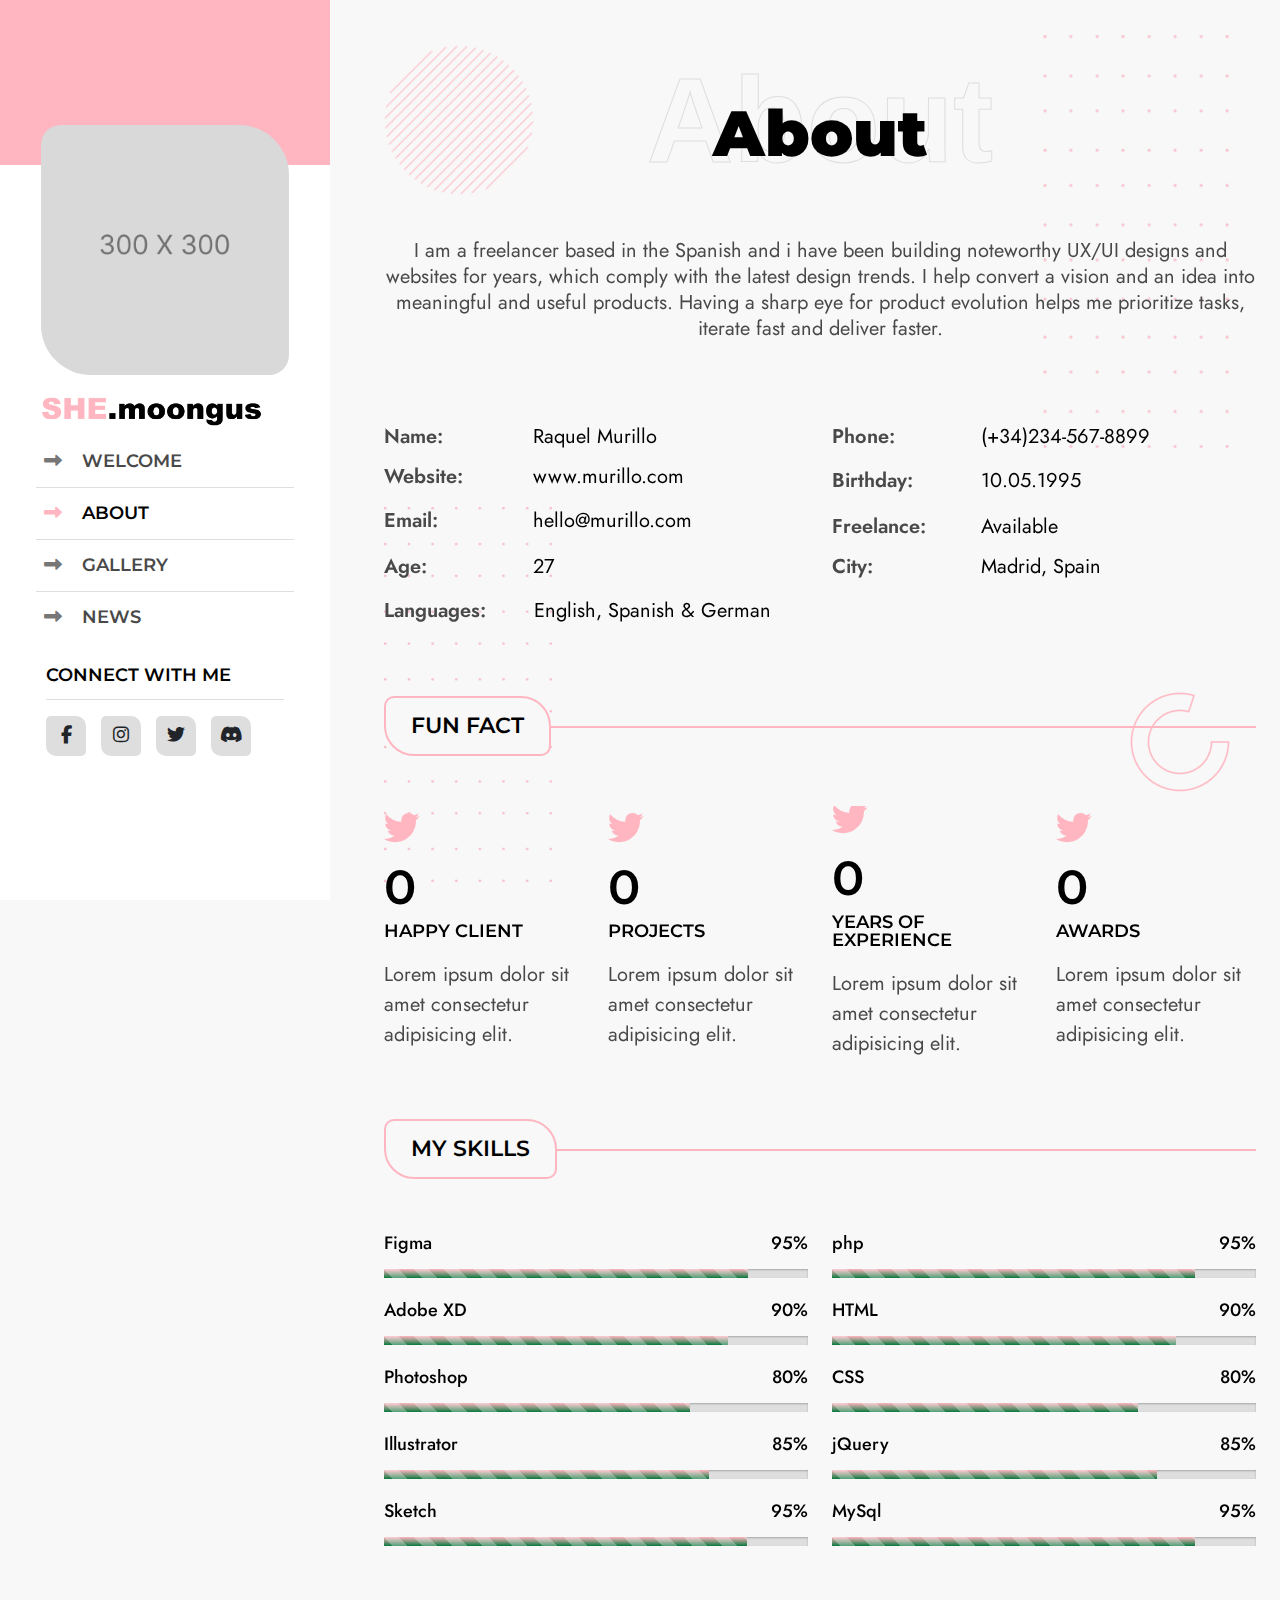
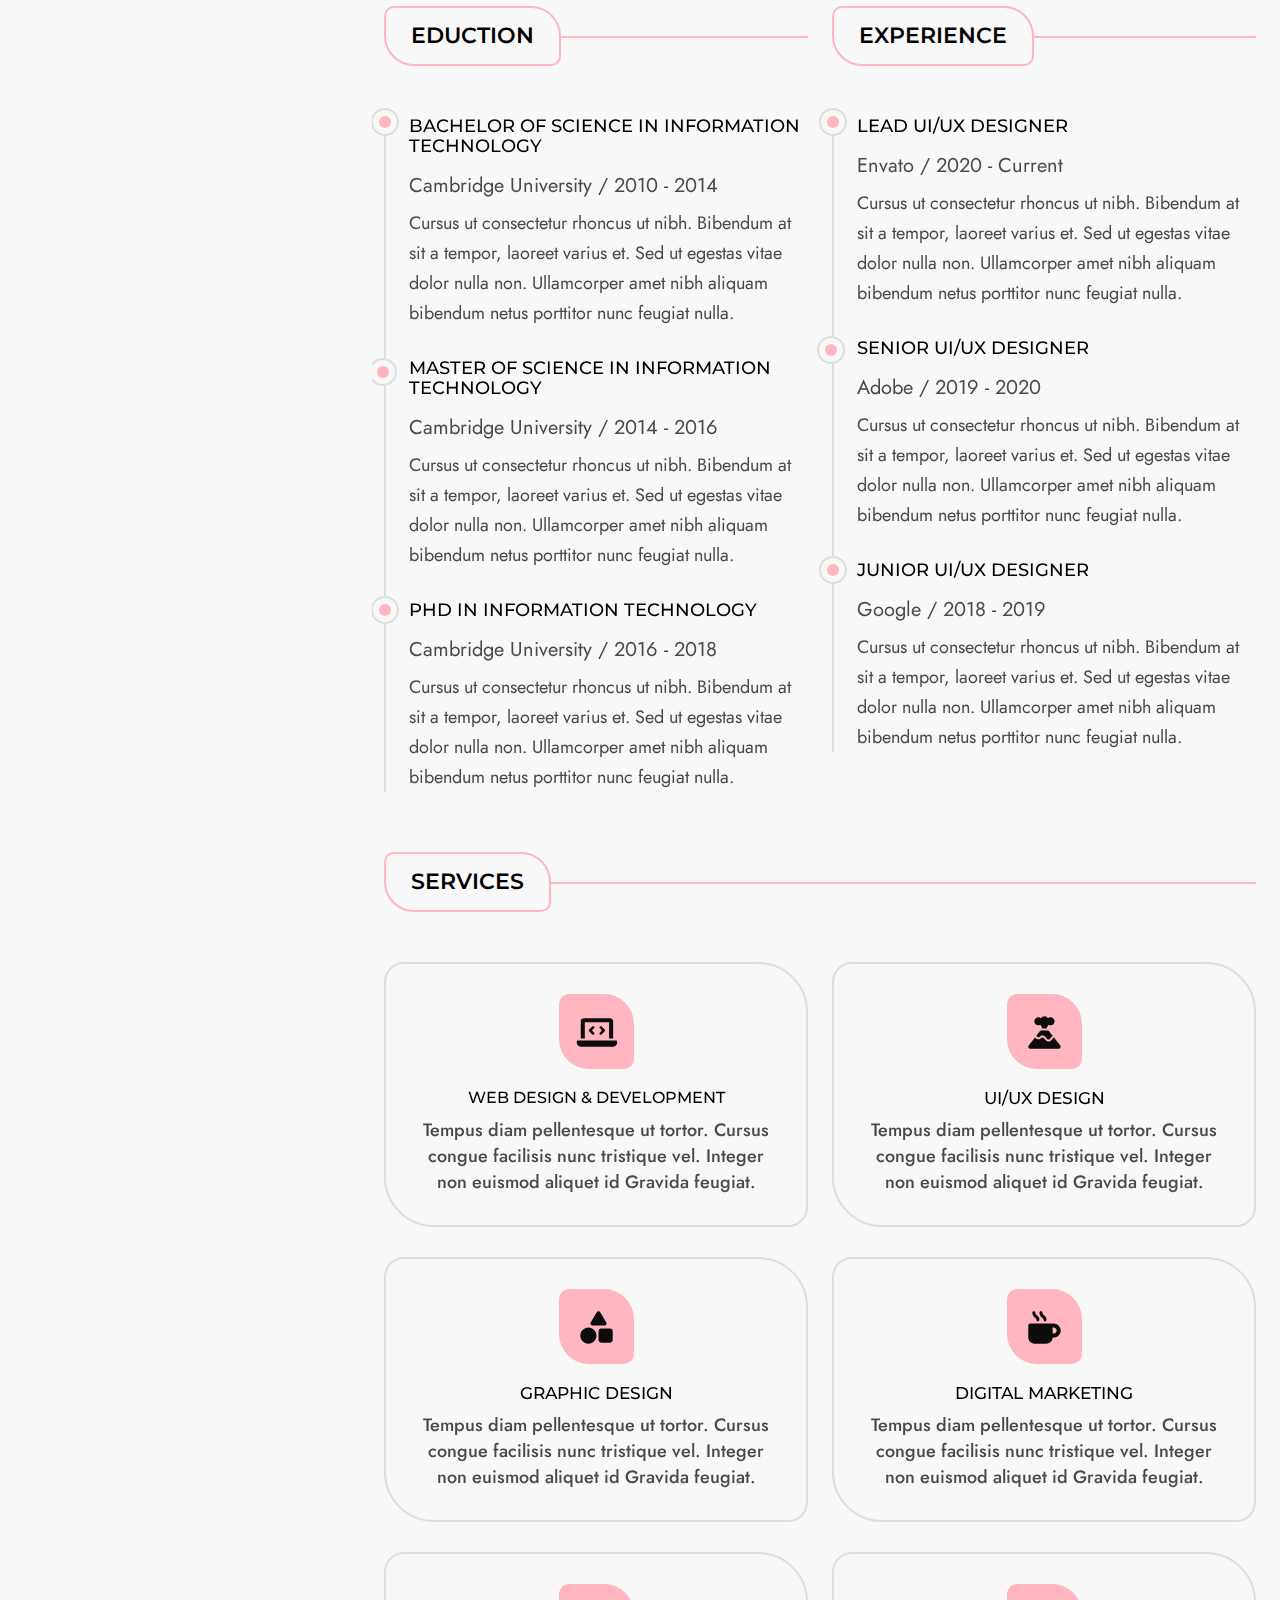
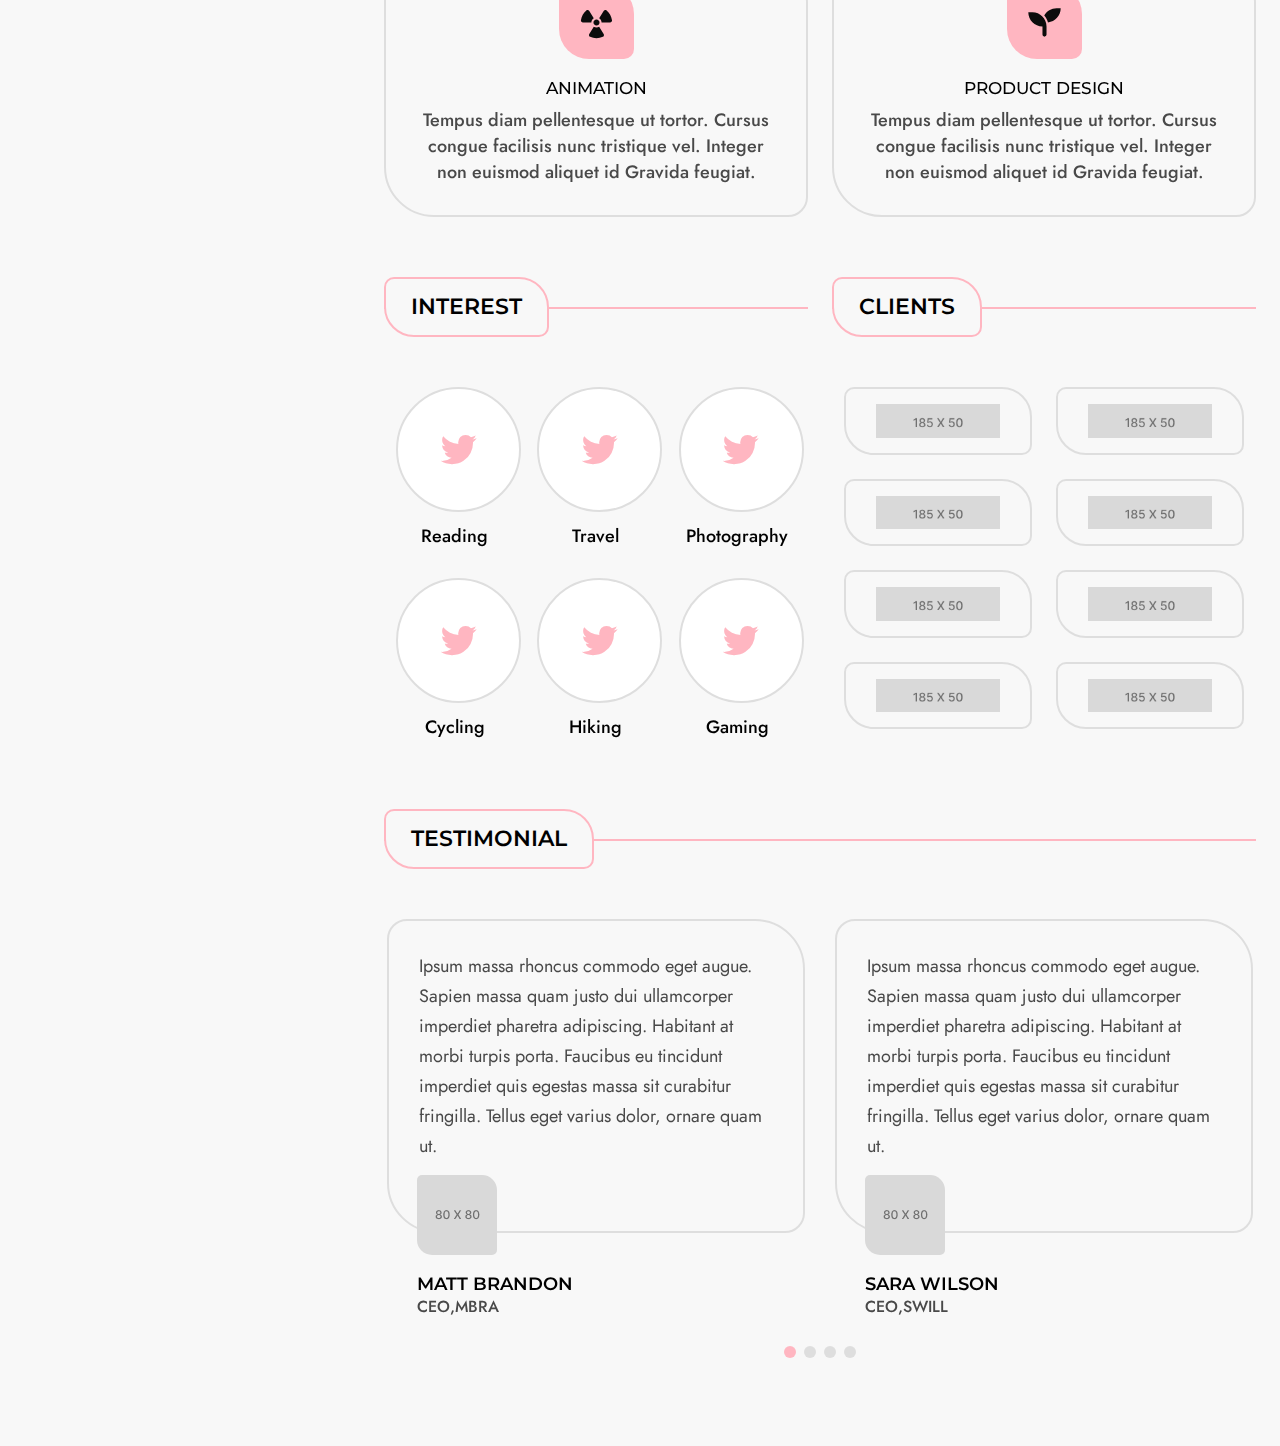
==== commit 64b5c89d: "conquer des aspino" ====
--- a/about.html
+++ b/about.html
@@ -233,9 +233,7 @@
 							<div class="row justify-content-center">
 								<div class="col-12 col-md-6 col-lg-3">
 									<div class="main-wrap-fact happy-client">
-										<div class="client-img">
-											<svg width="36" height="37" viewBox="0 0 36 37" fill="none" xmlns="http://www.w3.org/2000/svg"><path d="M0 18.5C0 8.58594 8.01562 0.5 18 0.5C27.9141 0.5 36 8.58594 36 18.5C36 28.4844 27.9141 36.5 18 36.5C8.01562 36.5 0 28.4844 0 18.5ZM11.5312 23.4219C11.1094 22.9297 10.4062 22.9297 9.91406 23.2812C9.42188 23.7031 9.42188 24.4062 9.77344 24.8984C11.3906 26.7266 14.0625 28.625 17.9297 28.625C21.8672 28.625 24.5391 26.7266 26.1562 24.8984C26.5078 24.4062 26.5078 23.7031 26.0156 23.2812C25.5234 22.9297 24.8203 22.9297 24.3984 23.4219C23.1328 24.8984 21.0234 26.375 17.9297 26.375C14.9062 26.375 12.7969 24.8984 11.5312 23.4219ZM12.375 12.875C11.1094 12.875 10.125 13.9297 10.125 15.125C10.125 16.3906 11.1094 17.375 12.375 17.375C13.6406 17.375 14.625 16.3906 14.625 15.125C14.625 13.9297 13.6406 12.875 12.375 12.875ZM23.625 17.375C24.8906 17.375 25.875 16.3906 25.875 15.125C25.875 13.9297 24.8906 12.875 23.625 12.875C22.3594 12.875 21.375 13.9297 21.375 15.125C21.375 16.3906 22.3594 17.375 23.625 17.375Z" fill="#00D061"/></svg>
-										</div>
+										<i class="fa-brands fa-twitter fa-2xl color-theme"></i>
 										<div class="muri-fun-conetent">
 											<div class="fact-counter">
 												<span class="black-text">235</span>
@@ -247,9 +245,7 @@
 								</div>
 								<div class="col-12 col-md-6 col-lg-3">
 									<div class="main-wrap-fact my-projects">
-										<div class="client-img">
-											<svg width="42" height="33" viewBox="0 0 42 33" fill="none" xmlns="http://www.w3.org/2000/svg"><path d="M10.5859 12H34V8.625C34 6.79688 32.4531 5.25 30.625 5.25H19.375L14.875 0.75H3.625C1.72656 0.75 0.25 2.29688 0.25 4.125V27.2578L6.57812 14.5312C7.35156 12.9844 8.89844 12 10.5859 12ZM38.4297 14.25H10.5859C9.74219 14.25 8.96875 14.7422 8.61719 15.5156L0.25 32.25H31.6797C32.5234 32.25 33.2969 31.8281 33.6484 31.0547L40.3984 17.5547C41.2422 16.0078 40.1172 14.25 38.4297 14.25Z" fill="#00D061"/></svg>
-										</div>
+										<i class="fa-brands fa-twitter fa-2xl color-theme"></i>
 										<div class="muri-fun-conetent">
 											<div class="fact-counter">
 												<span class="black-text">340</span>
@@ -261,9 +257,7 @@
 								</div>
 								<div class="col-12 col-md-6 col-lg-3">
 									<div class="main-wrap-fact my-experience">
-										<div class="client-img">
-											<svg width="36" height="37" viewBox="0 0 36 37" fill="none" xmlns="http://www.w3.org/2000/svg"><path d="M18 36.5C8.01562 36.5 0 28.4844 0 18.5C0 8.58594 8.01562 0.5 18 0.5C27.9141 0.5 36 8.58594 36 18.5C36 28.4844 27.9141 36.5 18 36.5ZM16.3125 18.5C16.3125 19.0625 16.5938 19.625 17.0156 19.9062L23.7656 24.4062C24.5391 24.9688 25.5938 24.7578 26.0859 23.9844C26.6484 23.2109 26.4375 22.1562 25.6641 21.5938L19.6875 17.6562V8.9375C19.6875 8.02344 18.9141 7.25 17.9297 7.25C17.0156 7.25 16.2422 8.02344 16.2422 8.9375L16.3125 18.5Z" fill="#00D061"/></svg>
-										</div>
+										<i class="fa-brands fa-twitter fa-2xl color-theme"></i>
 										<div class="muri-fun-conetent">
 											<div class="fact-counter">
 												<span class="black-text">6</span>
@@ -275,9 +269,7 @@
 								</div>
 								<div class="col-12 col-md-6 col-lg-3">
 									<div class="main-wrap-fact award-achive">
-										<div class="client-img">
-											<svg width="29" height="37" viewBox="0 0 29 37" fill="none" xmlns="http://www.w3.org/2000/svg"><path d="M21.25 25.7422C22.1641 25.1797 22.4453 23.6328 23.2188 22.7891C24.0625 22.0156 25.6094 21.8047 26.1719 20.8203C26.7344 19.8359 26.1719 18.3594 26.4531 17.2344C26.7344 16.1797 27.9297 15.1953 27.9297 14C27.9297 12.875 26.6641 11.8906 26.3828 10.8359C26.1016 9.71094 26.6641 8.23438 26.1016 7.25C25.5391 6.26562 23.9922 6.05469 23.2188 5.28125C22.375 4.4375 22.1641 2.89062 21.1797 2.32812C20.1953 1.76562 18.7188 2.32812 17.5938 2.04688C16.6094 1.76562 15.625 0.5 14.5 0.5C13.3047 0.5 12.3203 1.76562 11.2656 2.04688C10.1406 2.32812 8.66406 1.76562 7.67969 2.32812C6.76562 2.89062 6.48438 4.4375 5.71094 5.28125C4.86719 6.05469 3.32031 6.26562 2.75781 7.25C2.19531 8.23438 2.75781 9.71094 2.47656 10.8359C2.19531 11.8906 1 12.875 1 14C1 15.1953 2.19531 16.1797 2.47656 17.2344C2.75781 18.3594 2.19531 19.8359 2.75781 20.8203C3.32031 21.7344 4.86719 22.0156 5.71094 22.7891C6.48438 23.6328 6.69531 25.1797 7.67969 25.7422C8.66406 26.3047 10.1406 25.7422 11.2656 26.0234C12.3203 26.3047 13.3047 27.5 14.5 27.5C15.625 27.5 16.6094 26.3047 17.6641 26.0234C18.7891 25.7422 20.2656 26.3047 21.25 25.7422ZM8.875 14C8.875 10.9062 11.3359 8.375 14.5 8.375C17.5938 8.375 20.125 10.9062 20.125 14C20.125 17.1641 17.5938 19.625 14.5 19.625C11.3359 19.625 8.875 17.1641 8.875 14ZM1.07031 31.0156C0.859375 31.5781 0.929688 32.2109 1.35156 32.7031C1.77344 33.1953 2.40625 33.4062 2.96875 33.2656L6.13281 32.6328L7.67969 35.5859C7.96094 36.1484 8.52344 36.5 9.15625 36.5C9.22656 36.5 9.22656 36.5 9.22656 36.5C9.92969 36.5 10.4922 36.0781 10.7031 35.5156L13.0938 29.75C9.29688 29.3984 5.92188 27.7109 3.39062 25.25L1.07031 31.0156ZM25.5391 25.25C23.0078 27.7109 19.6328 29.3984 15.8359 29.75L18.1562 35.5156C18.4375 36.0781 19 36.5 19.7031 36.5703C19.7031 36.5 19.7031 36.5 19.7734 36.5C20.4062 36.5 20.9688 36.2188 21.25 35.5859L22.7969 32.6328L25.9609 33.2656C26.5234 33.4062 27.1562 33.1953 27.5781 32.7031C28 32.2109 28.0703 31.5781 27.8594 31.0156L25.5391 25.25Z" fill="#00D061"/></svg>
-										</div>
+										<i class="fa-brands fa-twitter fa-2xl color-theme"></i>
 										<div class="muri-fun-conetent">
 											<div class="fact-counter">
 												<span class="black-text">232</span>
@@ -510,7 +502,7 @@
 										<div class="col-6 col-md-4 col-lg-4">
 											<div class="about-inte-card reading-inter">
 												<div class="interest-icon white-background">
-													<svg width="50" height="50" viewBox="0 0 50 50" fill="none" xmlns="http://www.w3.org/2000/svg"><path d="M40.75 31.125V10.875C40.75 9.04688 39.2031 7.5 37.375 7.5H16C12.2031 7.5 9.25 10.5234 9.25 14.25V36.75C9.25 40.5469 12.2031 43.5 16 43.5H38.5C39.6953 43.5 40.75 42.5156 40.75 41.3203C40.75 40.5469 40.2578 39.8438 39.625 39.4219V33.7266C40.2578 33.0234 40.75 32.1797 40.75 31.125ZM19.3047 16.5H32.8047C33.4375 16.5 34 17.0625 34 17.625C34 18.2578 33.4375 18.75 32.875 18.75H19.3047C18.7422 18.75 18.25 18.2578 18.25 17.625C18.25 17.0625 18.7422 16.5 19.3047 16.5ZM19.3047 21H32.8047C33.4375 21 34 21.5625 34 22.125C34 22.7578 33.4375 23.25 32.875 23.25H19.3047C18.7422 23.25 18.25 22.7578 18.25 22.125C18.25 21.5625 18.7422 21 19.3047 21ZM36.25 39H16C14.7344 39 13.75 38.0156 13.75 36.75C13.75 35.5547 14.7344 34.5 16 34.5H36.25V39Z" fill="#00D061"/></svg>
+													<i class="fa-brands fa-twitter fa-2xl"></i>
 												</div>
 												<div class="interest-title black-text jost-400">Reading</div>
 											</div>
@@ -518,7 +510,7 @@
 										<div class="col-6 col-md-4 col-lg-4">
 											<div class="about-inte-card tarvel-inter">
 												<div class="interest-icon white-background">
-													<svg width="50" height="50" viewBox="0 0 50 50" fill="none" xmlns="http://www.w3.org/2000/svg"><path d="M43 25.5C43 35.4844 34.9141 43.5 25 43.5C15.0156 43.5 7 35.4844 7 25.5C7 15.5859 15.0156 7.5 25 7.5C34.9141 7.5 43 15.5859 43 25.5ZM11.0078 21.0703L11.7109 22.2656C12.2734 23.25 13.1875 24.0234 14.3828 24.375L18.3906 25.5C19.6562 25.8516 20.5 26.9766 20.5 28.2422V31.0547C20.5 31.8281 20.9219 32.5312 21.625 32.8125C22.2578 33.1641 22.75 33.8672 22.75 34.6406V37.3828C22.75 38.5078 23.7344 39.2812 24.7891 39C25.9844 38.6484 26.8281 37.7344 27.1094 36.6094L27.3203 35.8359C27.6016 34.6406 28.375 33.6562 29.4297 33.0234L29.9922 32.6719C31.0469 32.1094 31.75 30.9844 31.75 29.7891V29.1562C31.75 28.3125 31.3281 27.3984 30.6953 26.7656L30.4844 26.5547C29.8516 25.9219 28.9375 25.5 28.0938 25.5H25C24.2266 25.5 23.4531 25.3594 22.8203 24.9375L20.3594 23.5312C20.0781 23.3906 19.8672 23.1094 19.7266 22.7578C19.5156 22.125 19.7969 21.3516 20.4297 21.0703L20.8516 20.8594C21.3438 20.5781 21.8359 20.5781 22.3281 20.7188L24.0156 21.2812C24.5781 21.4922 25.2109 21.2109 25.5625 20.7188C25.8438 20.2266 25.8438 19.5938 25.4219 19.1016L24.5078 17.9766C23.8047 17.1328 23.8047 15.9375 24.5078 15.0938L25.6328 13.8281C26.2656 13.0547 26.3359 12.0703 25.8438 11.2266L25.7031 10.9453C25.4219 10.9453 25.2109 10.875 25 10.875C18.4609 10.875 12.9062 15.1641 11.0078 21.0703ZM37.7266 18.3984L35.9688 19.1016C34.8438 19.5938 34.2812 20.7891 34.6328 21.9141L35.8281 25.5C36.0391 26.2031 36.6719 26.7656 37.4453 26.9766L39.4844 27.4688C39.5547 26.8359 39.625 26.2031 39.625 25.5C39.625 22.9688 38.9219 20.5078 37.7266 18.3984Z" fill="#00D061"/></svg>
+													<i class="fa-brands fa-twitter fa-2xl"></i>
 												</div>
 												<div class="interest-title black-text jost-400">Travel</div>
 											</div>
@@ -526,7 +518,7 @@
 										<div class="col-6 col-md-4 col-lg-4">
 											<div class="about-inte-card photogr-inter">
 												<div class="interest-icon white-background">
-													<svg width="50" height="50" viewBox="0 0 50 50" fill="none" xmlns="http://www.w3.org/2000/svg"><path d="M20.6406 9.75H29.2891C30.7656 9.75 32.0312 10.7344 32.4531 12.0703L33.2266 14.25H38.5C40.9609 14.25 43 16.2891 43 18.75V36.75C43 39.2812 40.9609 41.25 38.5 41.25H11.5C8.96875 41.25 7 39.2812 7 36.75V18.75C7 16.2891 8.96875 14.25 11.5 14.25H16.7031L17.4766 12.0703C17.8984 10.7344 19.1641 9.75 20.6406 9.75ZM25 34.5C28.7266 34.5 31.75 31.4766 31.75 27.75C31.75 24.0234 28.7266 21 25 21C21.2031 21 18.25 24.0234 18.25 27.75C18.25 31.4766 21.2031 34.5 25 34.5Z" fill="#00D061"/></svg>
+													<i class="fa-brands fa-twitter fa-2xl"></i>
 												</div>
 												<div class="interest-title black-text jost-400">Photography</div>
 											</div>
@@ -534,7 +526,7 @@
 										<div class="col-6 col-md-4 col-lg-4">
 											<div class="about-inte-card cycling-inter second-interest-row">
 												<div class="interest-icon white-background">
-													<svg width="50" height="50" viewBox="0 0 50 50" fill="none" xmlns="http://www.w3.org/2000/svg"><path d="M27.3984 9.75C28.1719 9.75 28.9453 10.2422 29.3672 10.9453L36.2578 23.6719C37.1016 23.4609 38.0156 23.25 39 23.25C43.9219 23.25 48 27.3281 48 32.25C48 37.2422 43.9219 41.25 39 41.25C34.0078 41.25 30 37.2422 30 32.25C30 29.4375 31.2656 26.9766 33.3047 25.2891L31.7578 22.4766L25.7812 32.6016C25.5 33.0938 24.9375 33.375 24.375 33.375H20.9297C20.3672 37.875 16.5703 41.25 12 41.25C7.00781 41.25 3 37.2422 3 32.25C3 27.3281 7.00781 23.25 12 23.25C12.7031 23.25 13.4766 23.3906 14.1797 23.5312L16.0078 19.8047L14.4609 17.625H11.4375C10.4531 17.625 9.75 16.9219 9.75 15.9375C9.75 15.0234 10.4531 14.25 11.4375 14.25H15.375C15.8672 14.25 16.3594 14.5312 16.7109 14.9531L18.6094 17.625H29.1562L26.6953 13.125H24.8672C23.9531 13.125 23.1797 12.4219 23.1797 11.4375C23.1797 10.5234 23.9531 9.75 24.8672 9.75H27.3984ZM33.9375 32.25C33.9375 35.0625 36.1875 37.3125 39 37.3125C41.7422 37.3125 44.0625 35.0625 44.0625 32.25C44.0625 29.5078 41.7422 27.1875 39 27.1875C38.7188 27.1875 38.4375 27.2578 38.1562 27.2578L40.4766 31.4766C40.8984 32.3203 40.6172 33.3047 39.7734 33.7969C38.9297 34.2188 37.9453 33.9375 37.4531 33.0938L35.2031 28.875C34.4297 29.7891 33.9375 30.9844 33.9375 32.25ZM10.5938 30.6328L12.3516 27.2578C12.2109 27.2578 12.0703 27.1875 11.9297 27.1875C9.1875 27.1875 6.86719 29.5078 6.86719 32.25C6.86719 35.0625 9.1875 37.3125 11.9297 37.3125C14.3906 37.3125 16.3594 35.6953 16.9219 33.375H12.3516C10.875 33.375 9.96094 31.8984 10.5938 30.6328ZM23.3906 30L18.2578 22.8984L14.6719 30H23.3906ZM21.0703 21L25.2891 26.8359L28.6641 21H21.0703Z" fill="#00D061"/></svg>
+													<i class="fa-brands fa-twitter fa-2xl"></i>
 												</div>
 												<div class="interest-title black-text jost-400">Cycling</div>
 											</div>
@@ -542,7 +534,7 @@
 										<div class="col-6 col-md-4 col-lg-4">
 											<div class="about-inte-card hiking-inter second-interest-row">
 												<div class="interest-icon white-background">
-													<svg width="50" height="50" viewBox="0 0 50 50" fill="none" xmlns="http://www.w3.org/2000/svg"><path d="M28.875 14.25C30.7031 14.25 32.25 12.7734 32.25 10.875C32.25 9.04688 30.7031 7.5 28.875 7.5C26.9766 7.5 25.5 9.04688 25.5 10.875C25.5 12.7734 26.9766 14.25 28.875 14.25ZM17.625 27.75C18.1172 27.75 18.5391 27.3984 18.6797 26.9062L21.6328 15.7266C21.6328 15.6562 21.6328 15.5859 21.6328 15.5156C21.6328 15.0234 21.2812 14.5312 20.7891 14.4609C20.2969 14.3203 19.8047 14.25 19.3828 14.25C16.7812 14.25 14.4609 15.9375 13.7578 18.4688L12 25.3594C12 25.4297 11.9297 25.5 11.9297 25.6406C11.9297 26.1328 12.2812 26.5547 12.8438 26.6953L17.3438 27.75C17.4141 27.75 17.4844 27.75 17.625 27.75ZM37.875 18.75H36.75C36.1875 18.75 35.6953 19.3125 35.6953 19.875V21H33.3047L30 17.7656C29.0859 16.9922 28.0312 16.5 26.9062 16.5C25.0078 16.5 23.3906 17.8359 22.8984 19.6641L21.0703 27.2578C21 27.3984 21 27.6094 21 27.8203C21 28.3828 21.2109 28.9453 21.6328 29.3672L27.6797 35.4844V41.25C27.6797 42.5156 28.7344 43.5 29.9297 43.5C31.0547 43.5 32.1797 42.5156 32.1797 41.25V35.4844C32.1797 34.2891 31.6875 33.1641 30.8438 32.25L27.5391 29.0156C27.5391 28.9453 27.5391 28.9453 27.6094 28.875L28.9453 23.3203L30.4922 24.8672C31.0547 25.2891 31.6172 25.5 32.25 25.5H35.5547V42.375C35.5547 43.0078 36.0469 43.5 36.6094 43.5H37.6641C38.4375 43.5 39 43.0078 39 42.375V19.875C39 19.3125 38.4375 18.75 37.875 18.75ZM17.6953 40.7578C17.625 40.8984 17.625 41.1094 17.625 41.3203C17.625 42.3047 18.2578 43.2188 19.3125 43.5C19.4531 43.5 19.6641 43.5 19.875 43.5C20.8594 43.5 21.7734 42.8672 21.9844 41.8125L23.7422 34.7109L20.0156 30.9844L17.6953 40.7578Z" fill="#00D061"/></svg>
+													<i class="fa-brands fa-twitter fa-2xl"></i>
 												</div>
 												<div class="interest-title black-text jost-400">Hiking</div>
 											</div>
@@ -550,7 +542,7 @@
 										<div class="col-6 col-md-4 col-lg-4">
 											<div class="about-inte-card gaming-inter second-interest-row">
 												<div class="interest-icon white-background">
-													<svg width="50" height="50" viewBox="0 0 50 50" fill="none" xmlns="http://www.w3.org/2000/svg"><path d="M34.5 12H16.5C8.97656 12 3 18.0469 3 25.5C3 33.0234 8.97656 39 16.5 39H34.5C41.9531 39 48 33.0234 48 25.5C48 18.0469 41.9531 12 34.5 12ZM20.3672 27.1875H18.1172V29.4375C18.1172 30.4219 17.3438 31.125 16.4297 31.125C15.4453 31.125 14.7422 30.4219 14.7422 29.4375V27.1875H12.5625C11.5781 27.1875 10.8047 26.4844 10.8047 25.5C10.8047 24.5859 11.5078 23.8125 12.4922 23.8125H14.7422V21.5625C14.7422 20.6484 15.4453 19.875 16.4297 19.875C17.3438 19.875 18.1172 20.6484 18.1172 21.5625V23.8125H20.3672C21.2812 23.8125 22.0547 24.5859 22.0547 25.5C22.0547 26.4844 21.3516 27.1875 20.3672 27.1875ZM33.3047 31.6875C31.6875 31.6875 30.5625 30.4922 30.5625 28.9453C30.5625 27.4688 31.7578 26.1328 33.3047 26.1328C34.7812 26.1328 36.0469 27.3984 36.0469 28.9453C36.0469 30.5625 34.9219 31.6875 33.3047 31.6875ZM37.8047 24.9375C36.1875 24.9375 35.0625 23.7422 35.0625 22.1953C35.0625 20.7188 36.2578 19.3828 37.8047 19.3828C39.3516 19.3828 40.5469 20.6484 40.5469 22.1953C40.5469 23.8125 39.4219 24.9375 37.8047 24.9375Z" fill="#00D061"/></svg>
+													<i class="fa-brands fa-twitter fa-2xl"></i>
 												</div>
 												<div class="interest-title black-text jost-400">Gaming</div>
 											</div>
--- a/assets/css/custom.css
+++ b/assets/css/custom.css
@@ -785,6 +785,7 @@
 
 .interest-icon {
     border: 2px solid #303030;
+    color: var(--theme-color-hex);
     background-color: #0C0C0C;
     width: 125px;
     height: 125px;
@@ -808,8 +809,8 @@
     transition: all 0.3s ease;
     background-color: var(--theme-color-hex);
 }
-.about-inte-card:hover .interest-icon svg path{
-    fill:#fff;
+.about-inte-card:hover .interest-icon i{
+    color:#fff;
 }
 .about-interest-list, .second-interest-row, .about-client-list {
     margin-top: 60px;
@@ -2815,6 +2816,15 @@
   transition: all .3s 1s ease-out;
 }
 
+/**/
+.color-theme {
+    color: var(--theme-color-hex);
+}
+.bg-theme {
+    background-color: var(--theme-color-hex);
+}
+/**/
+
 /*Glitch Effect */
 /*
 .cavani_fn_left {
--- a/assets/css/media-query.css
+++ b/assets/css/media-query.css
@@ -1577,7 +1577,7 @@
 	.main-wrap-fact.my-projects, .main-wrap-fact.my-experience, .main-wrap-fact.award-achive {
     	padding-top: 20px;
 	}
-	.client-img svg {
+	.client-img i {
 		height: 30px;
 		width: 35px;
 	}
